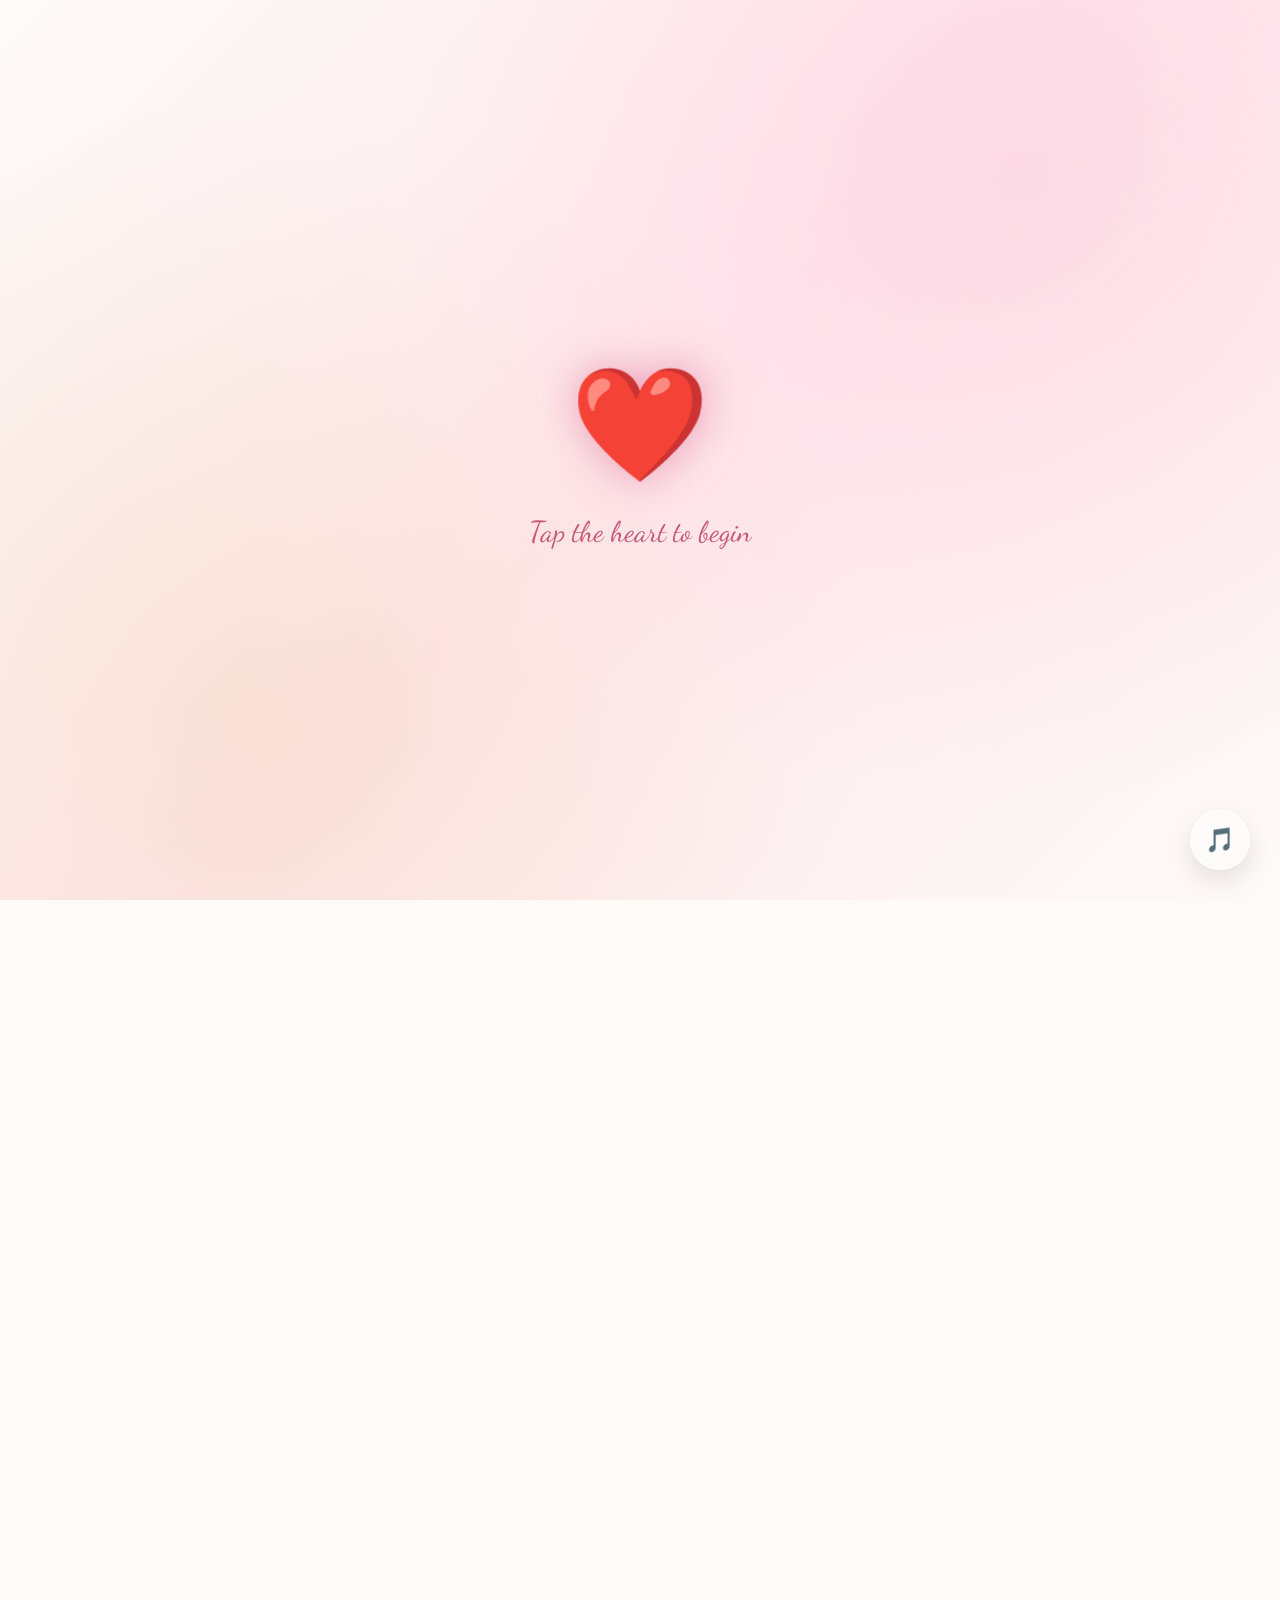
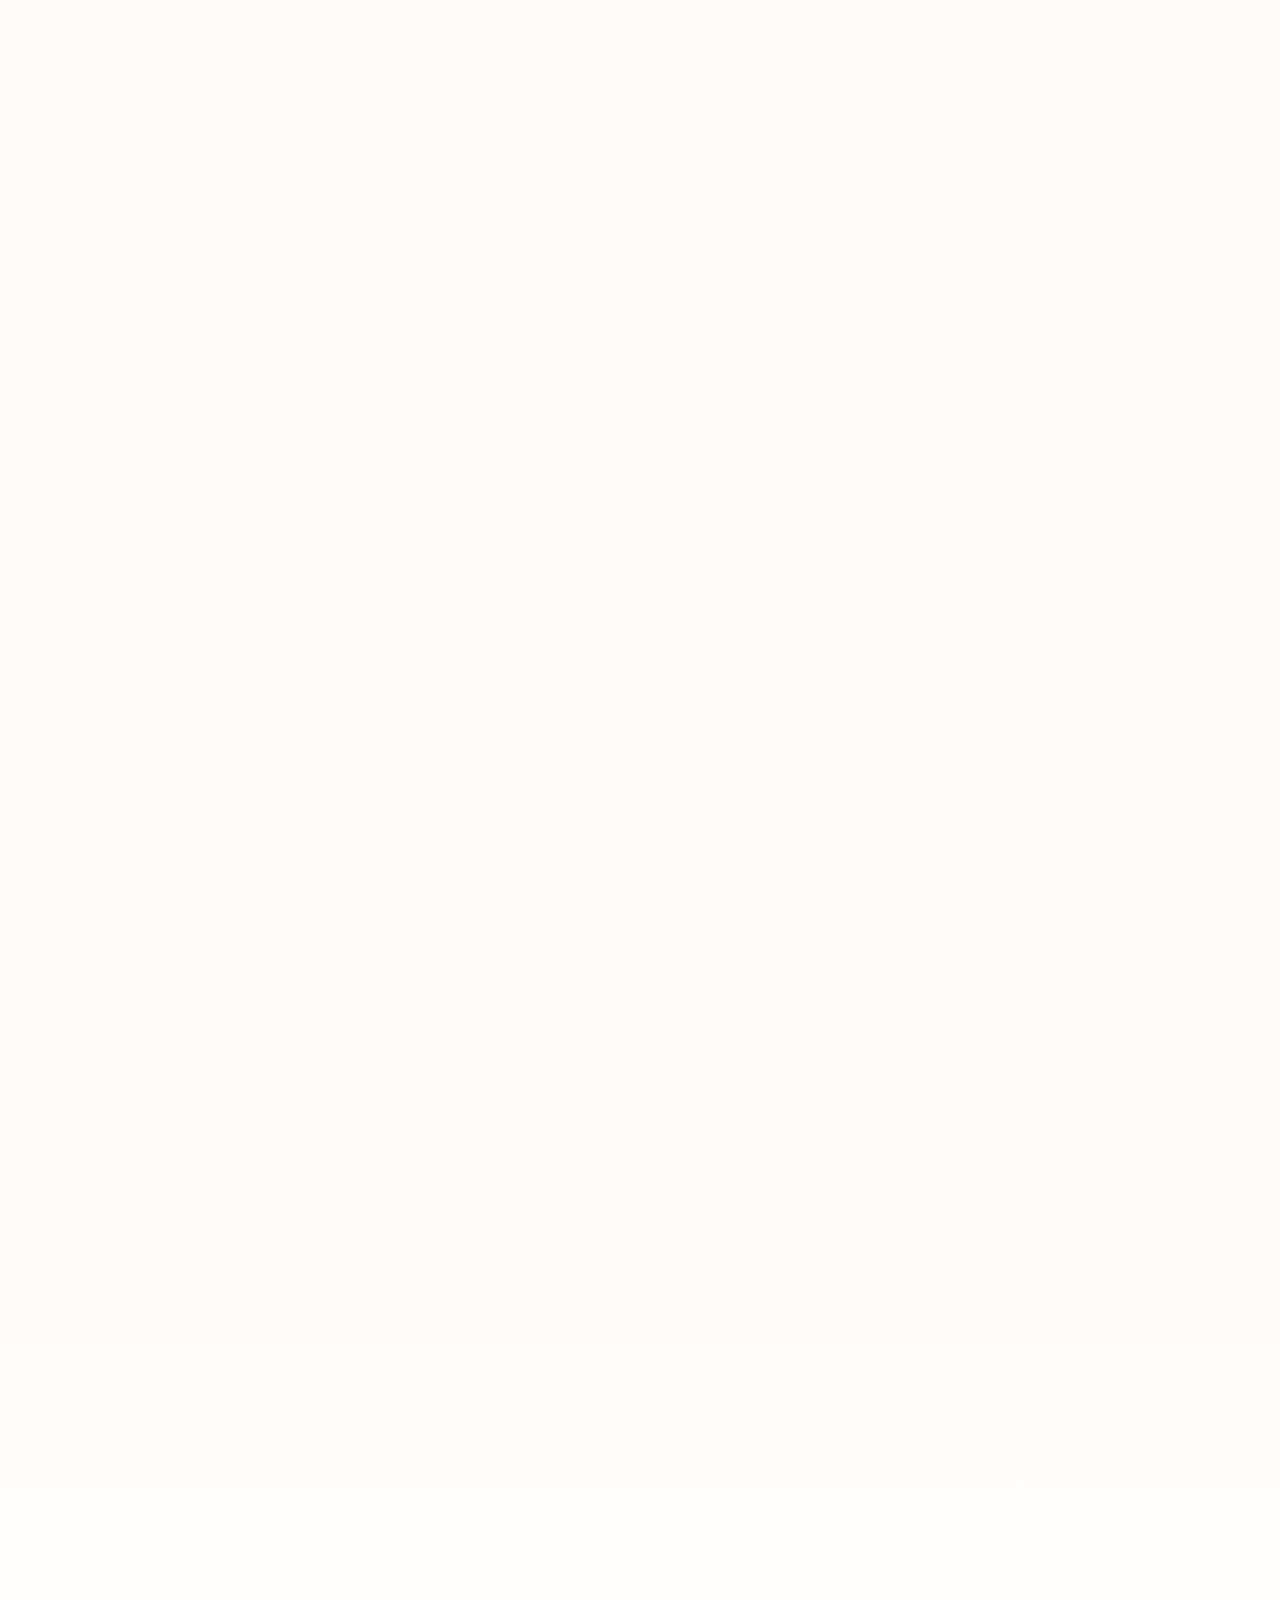
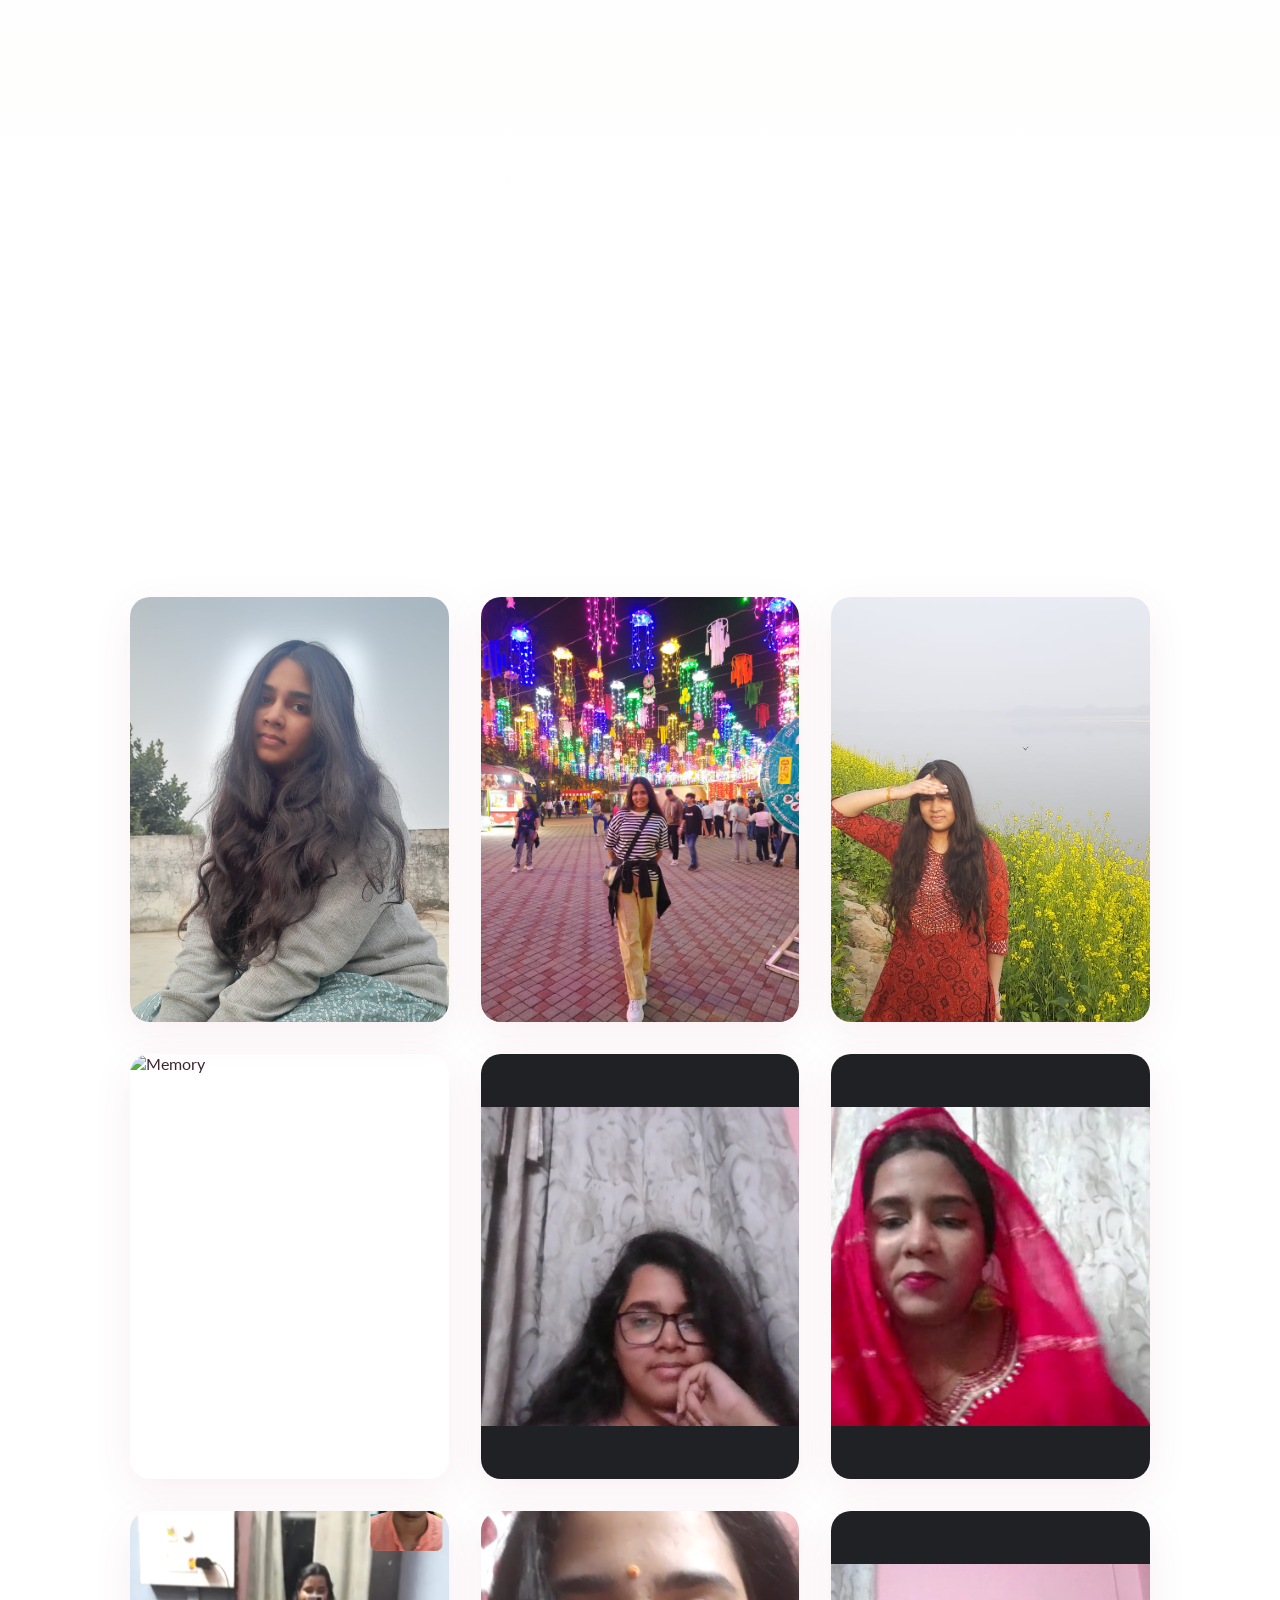
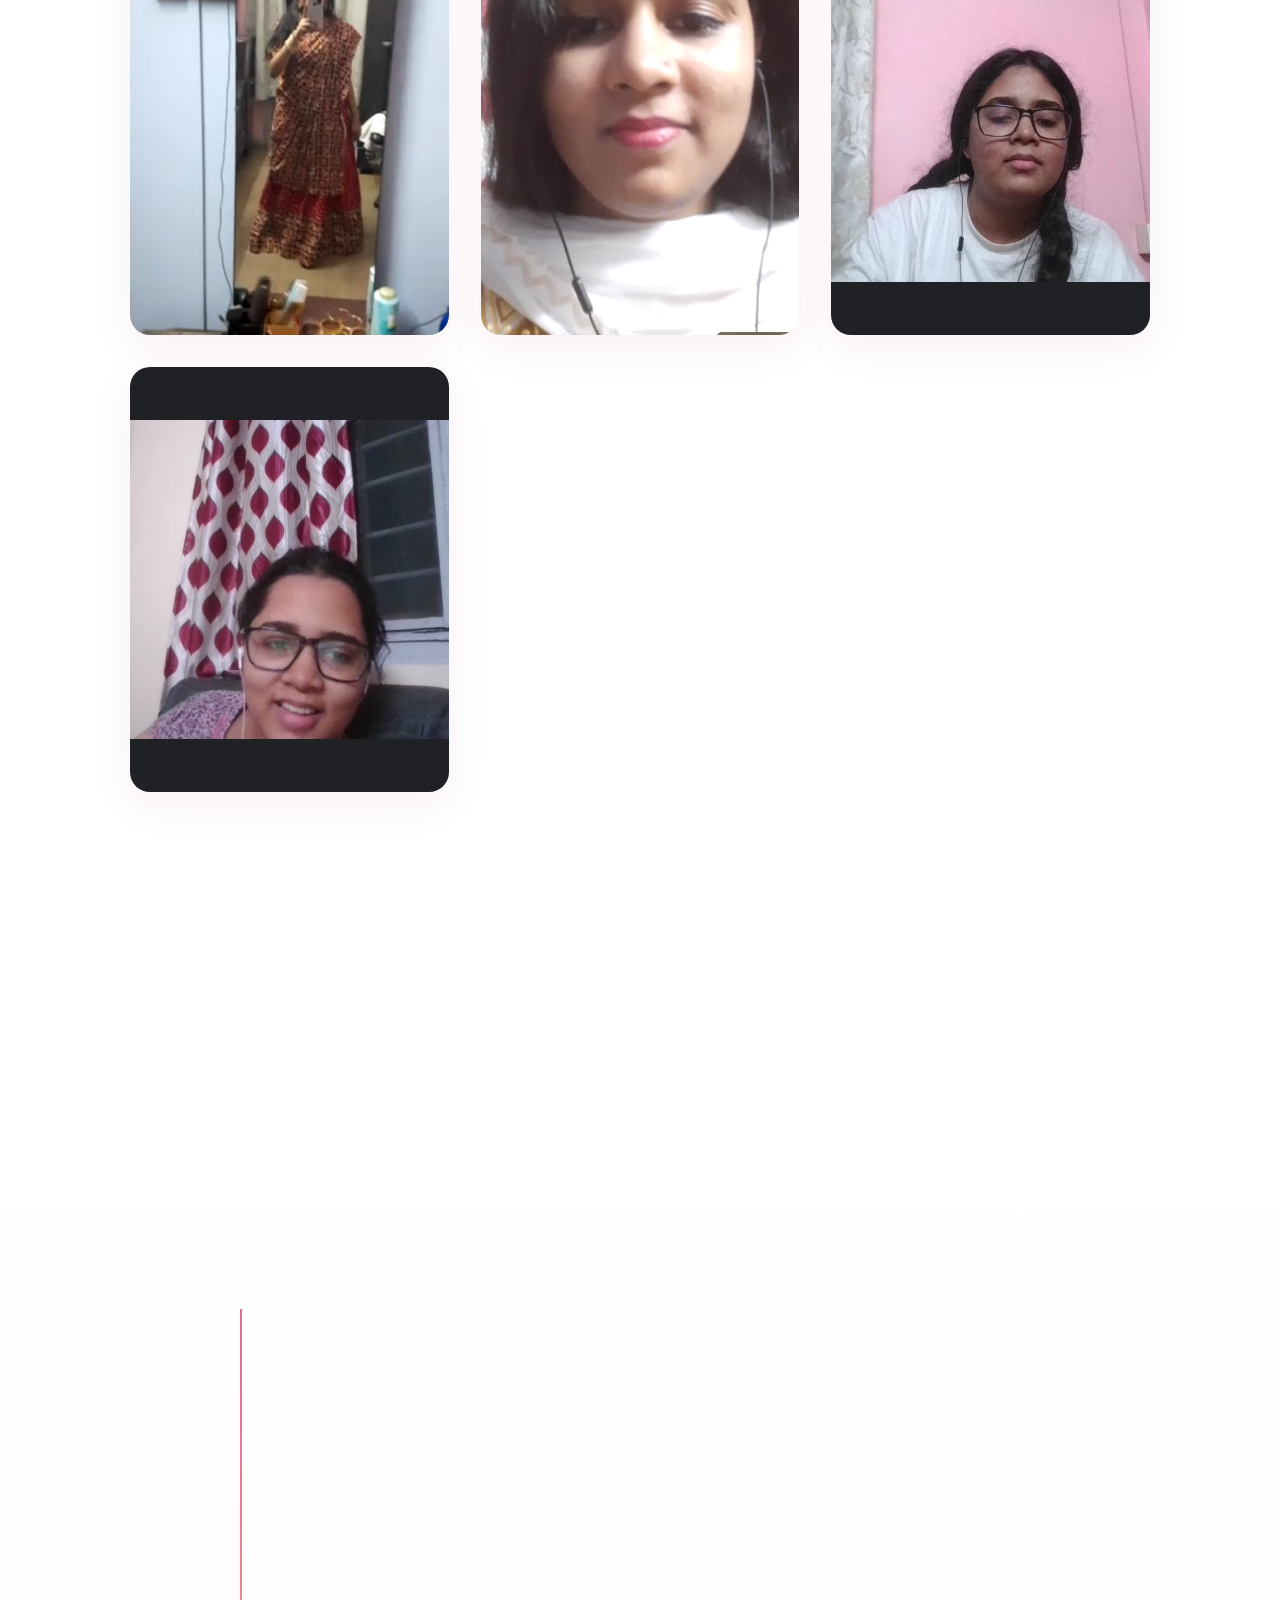
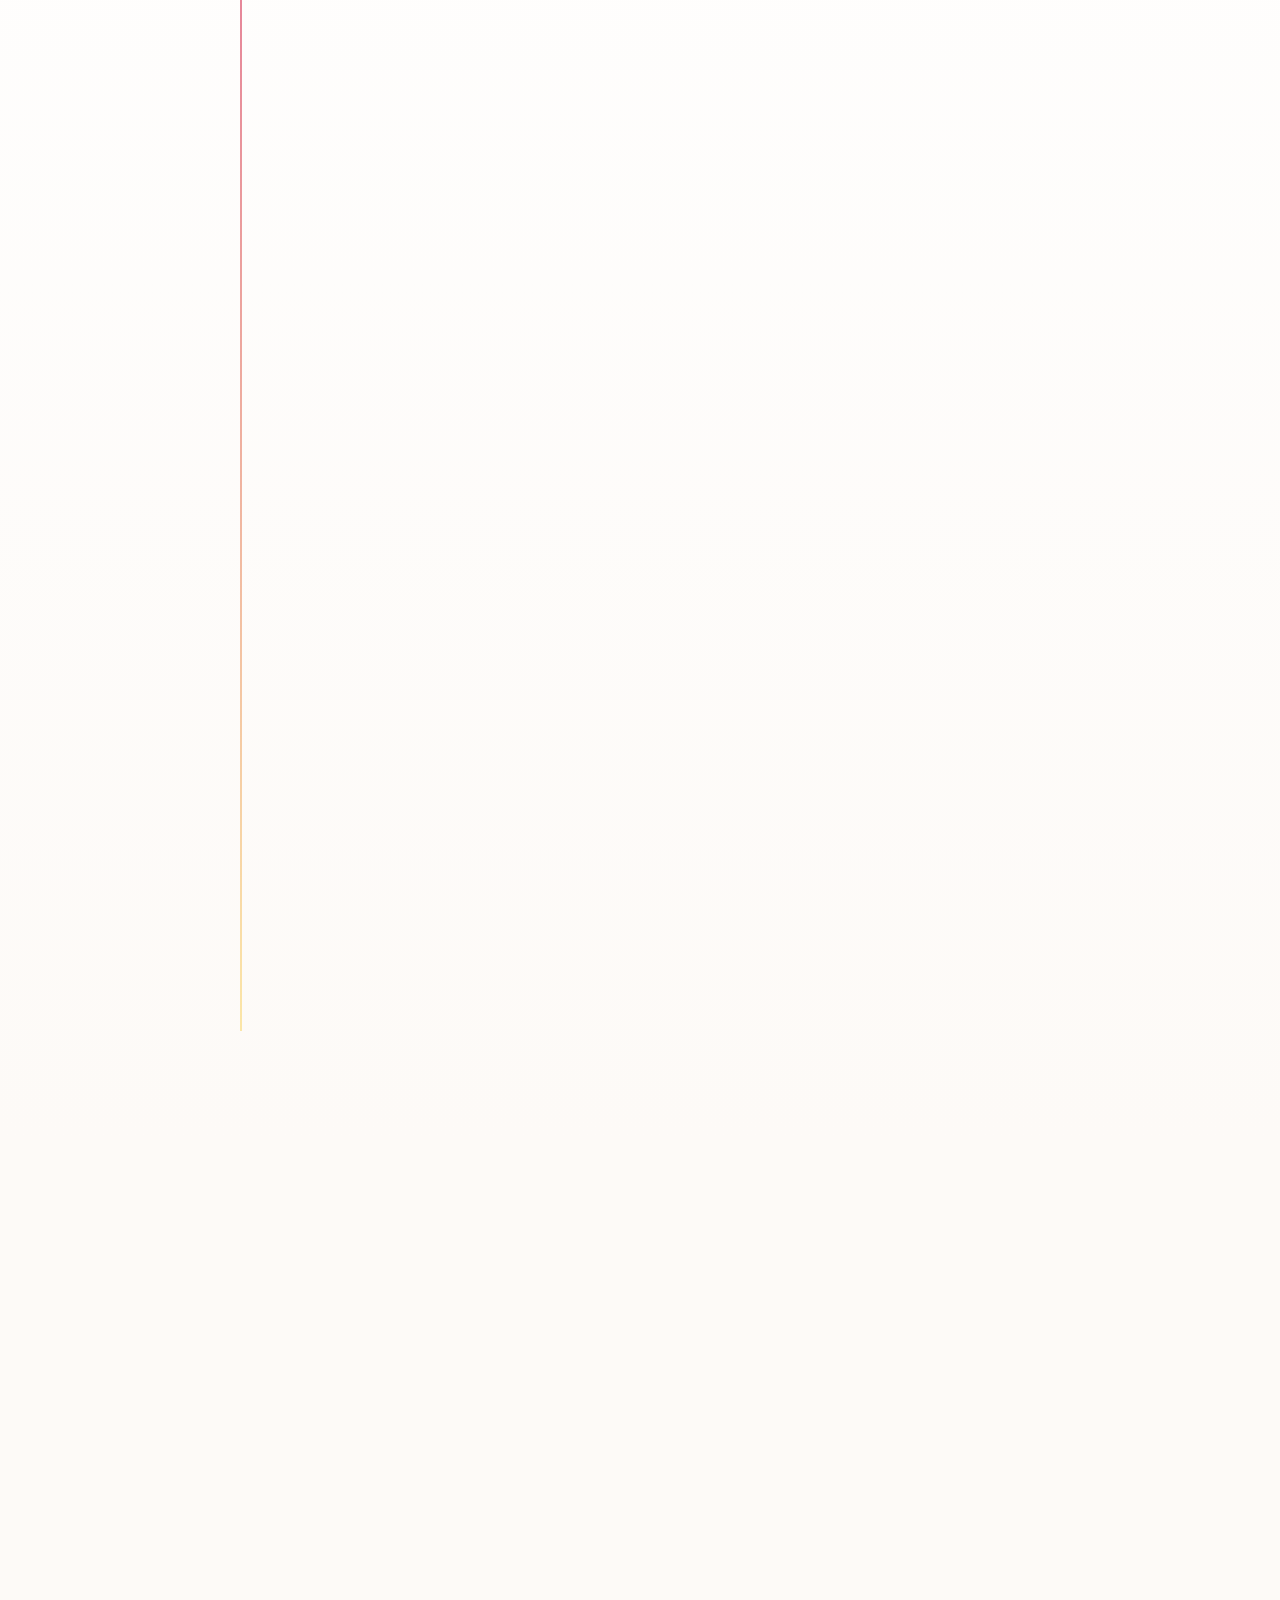
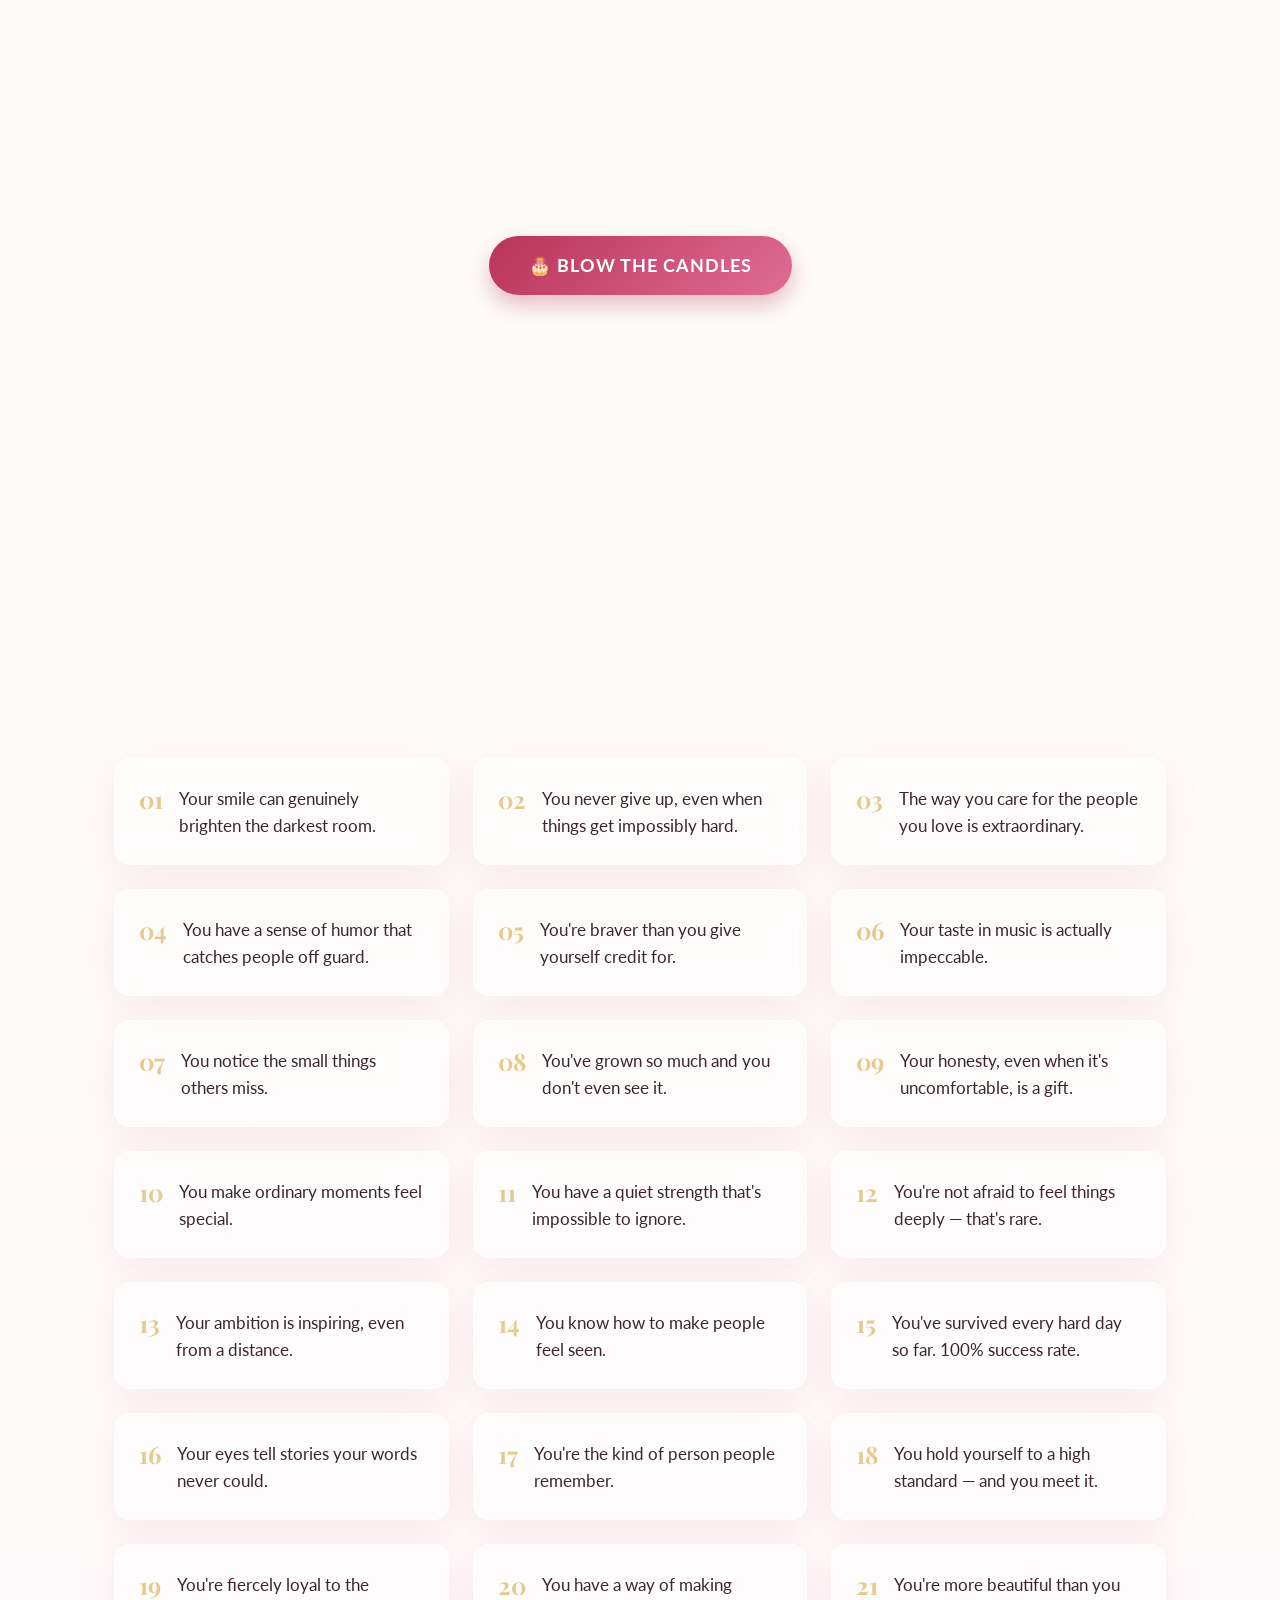
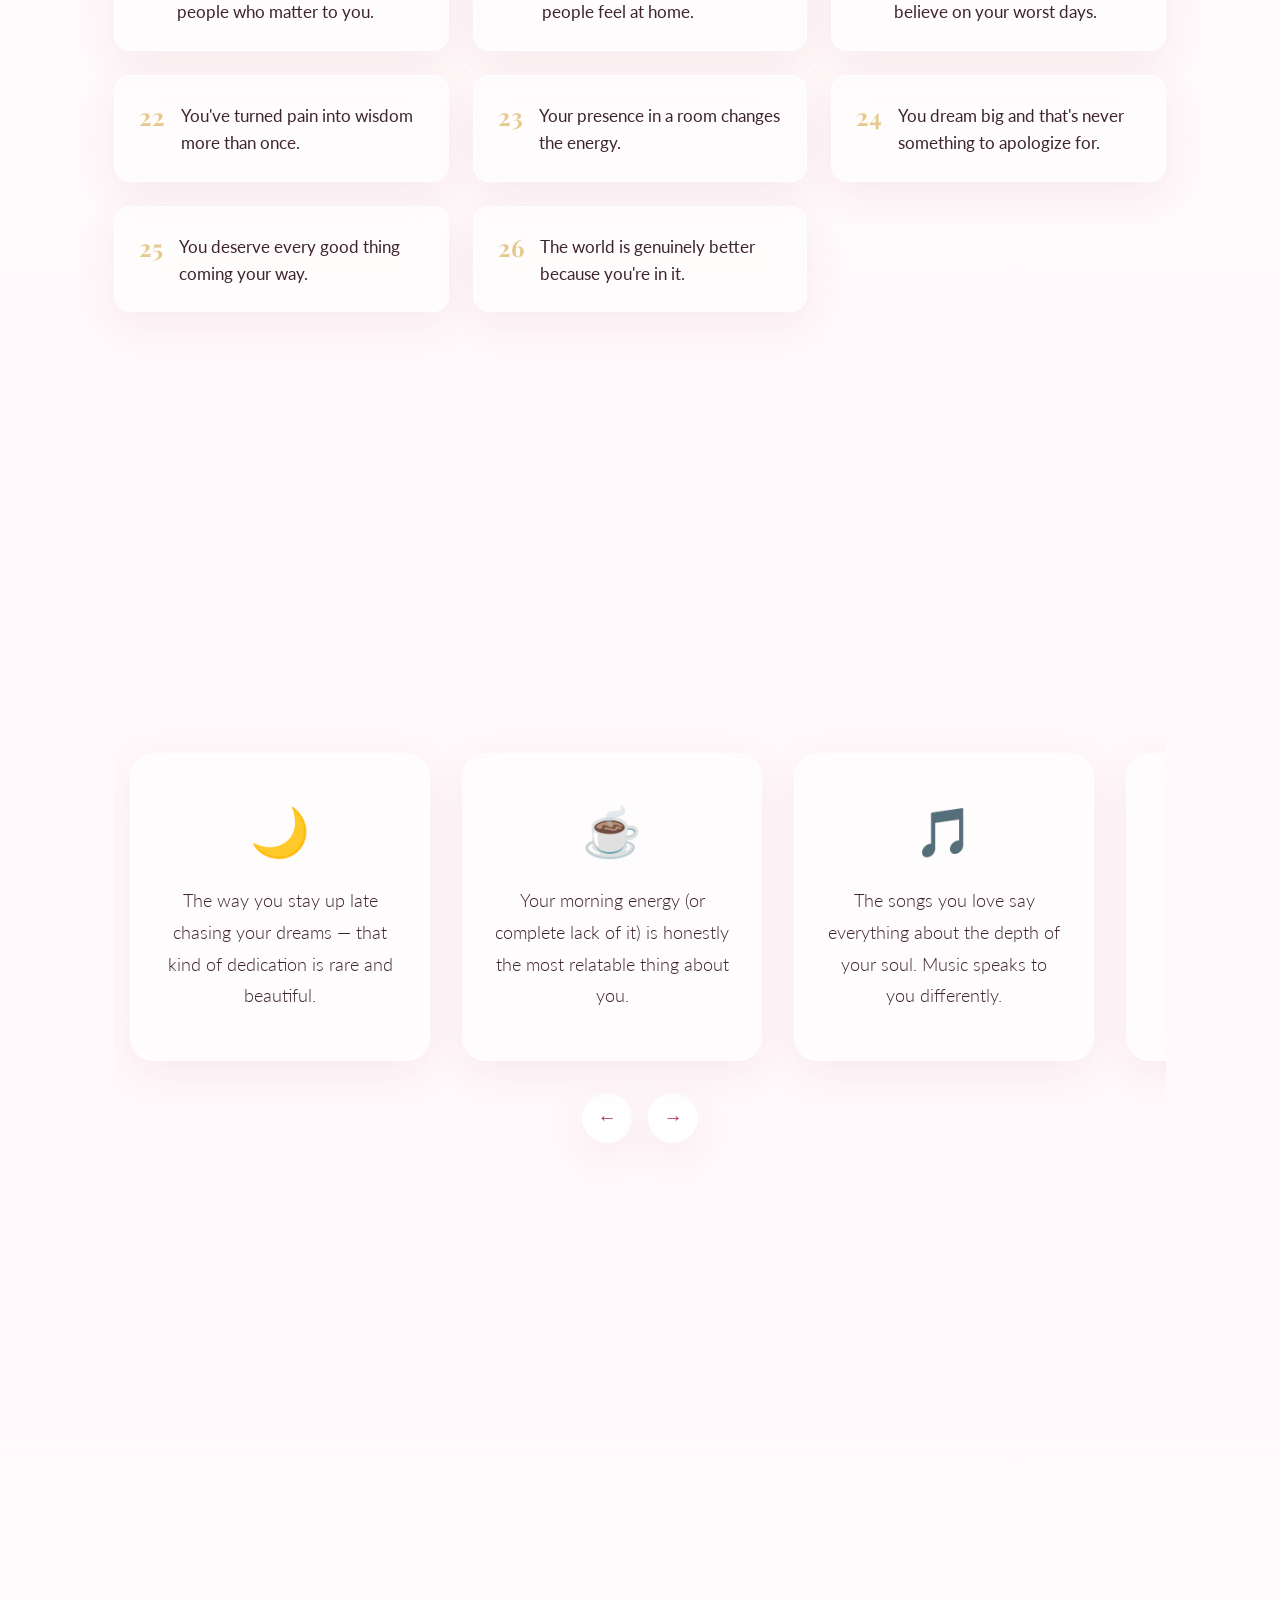
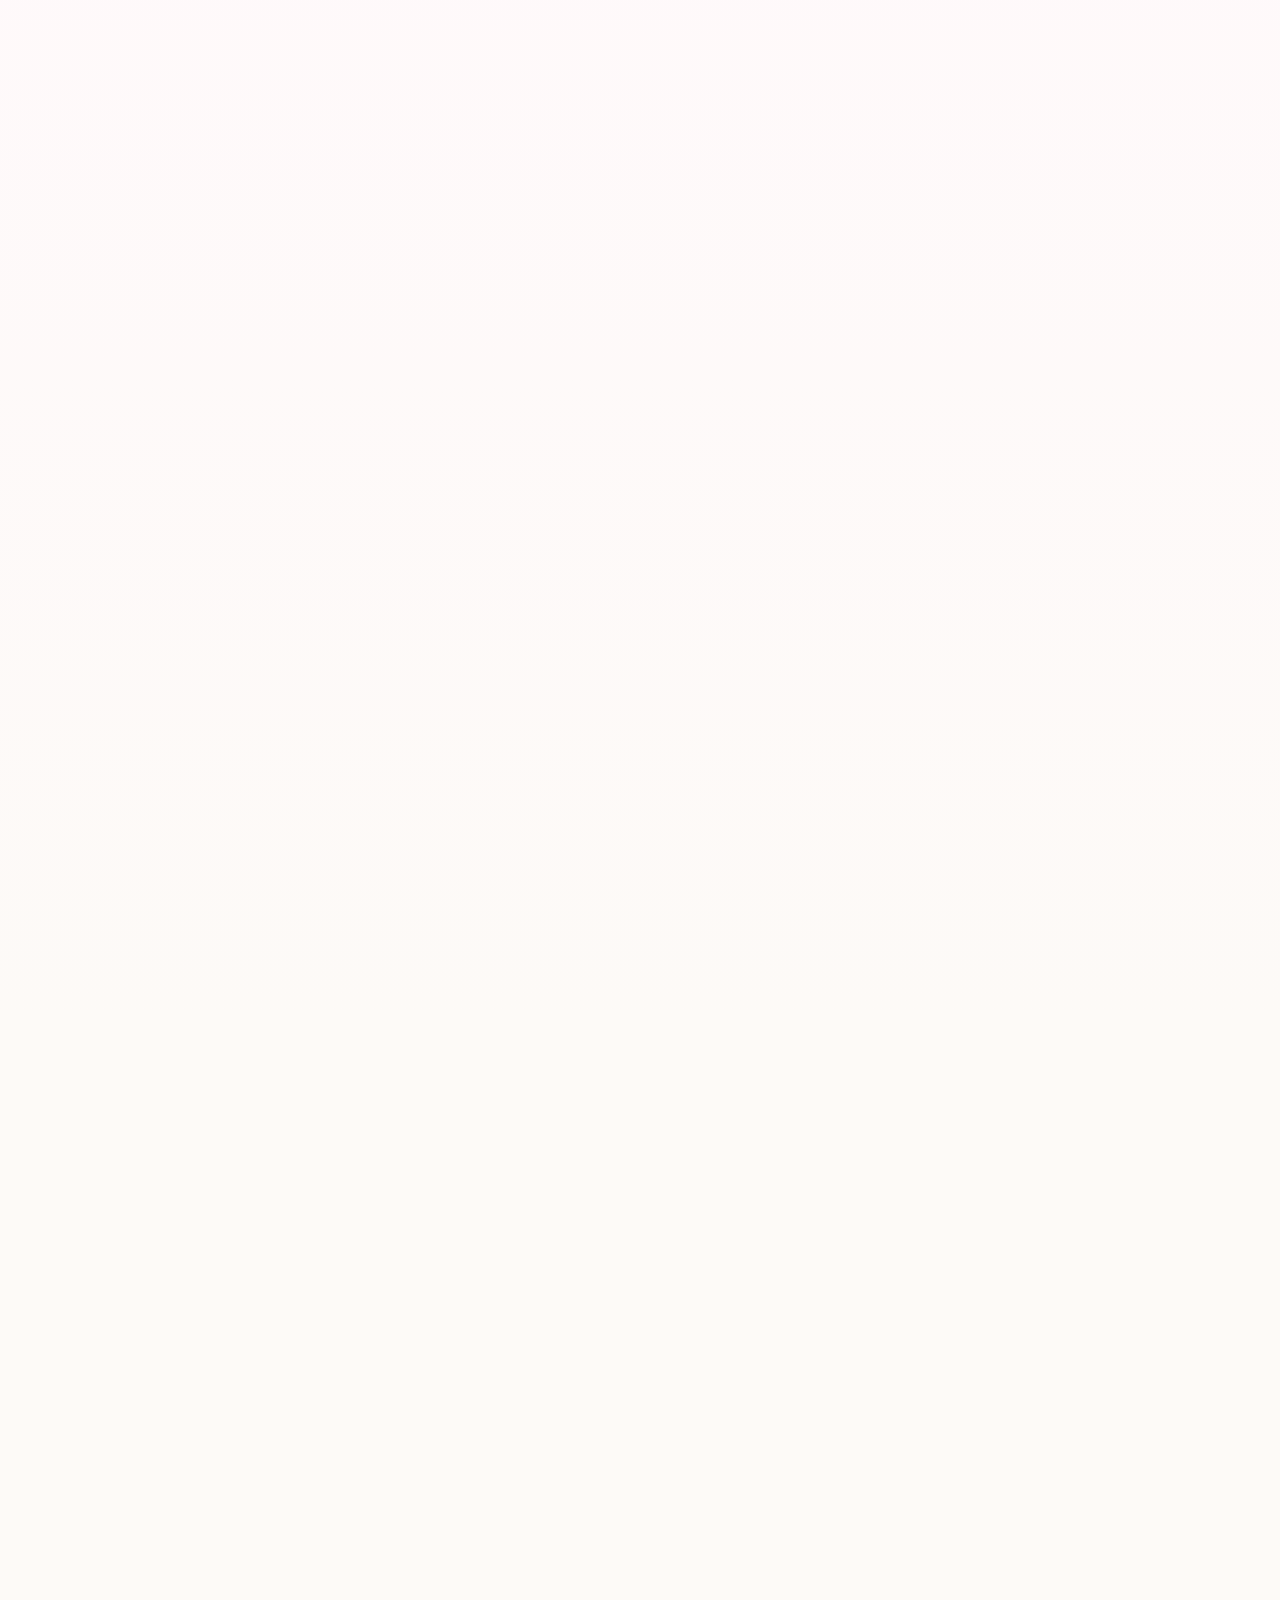
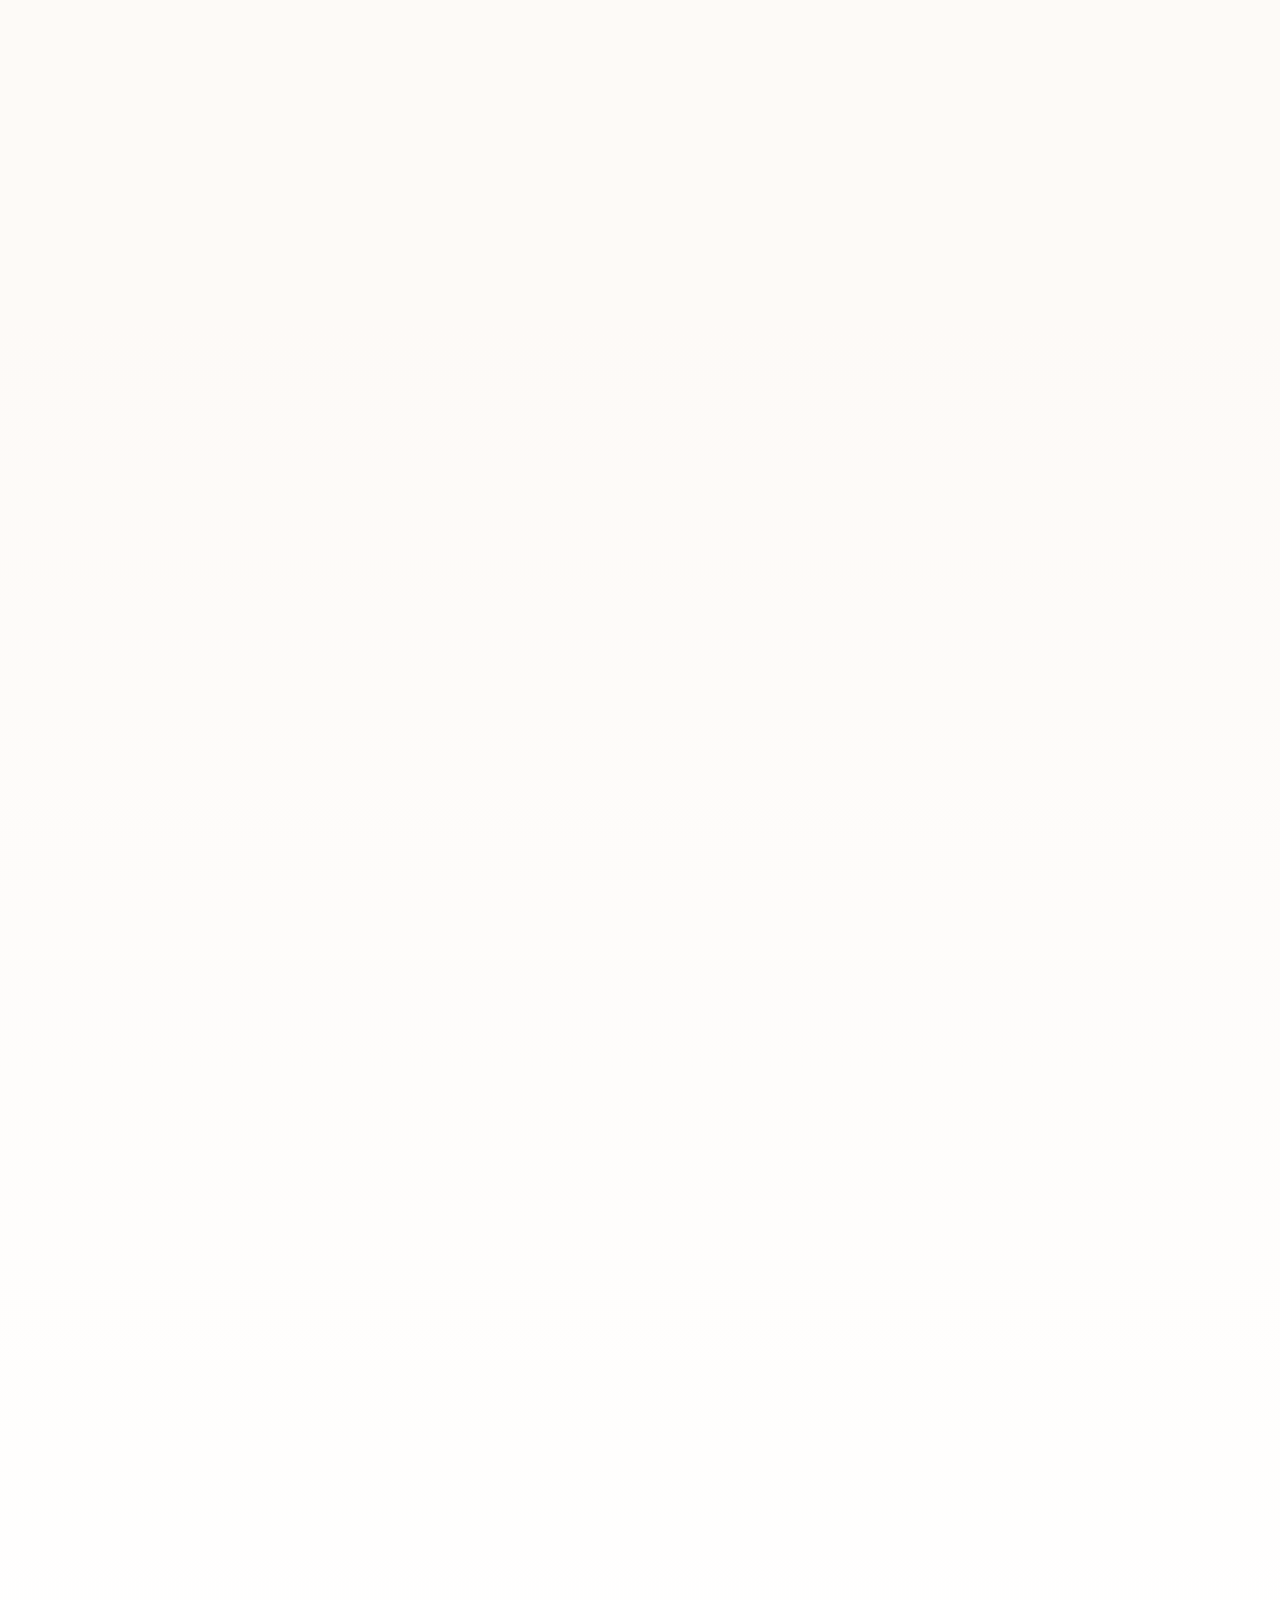
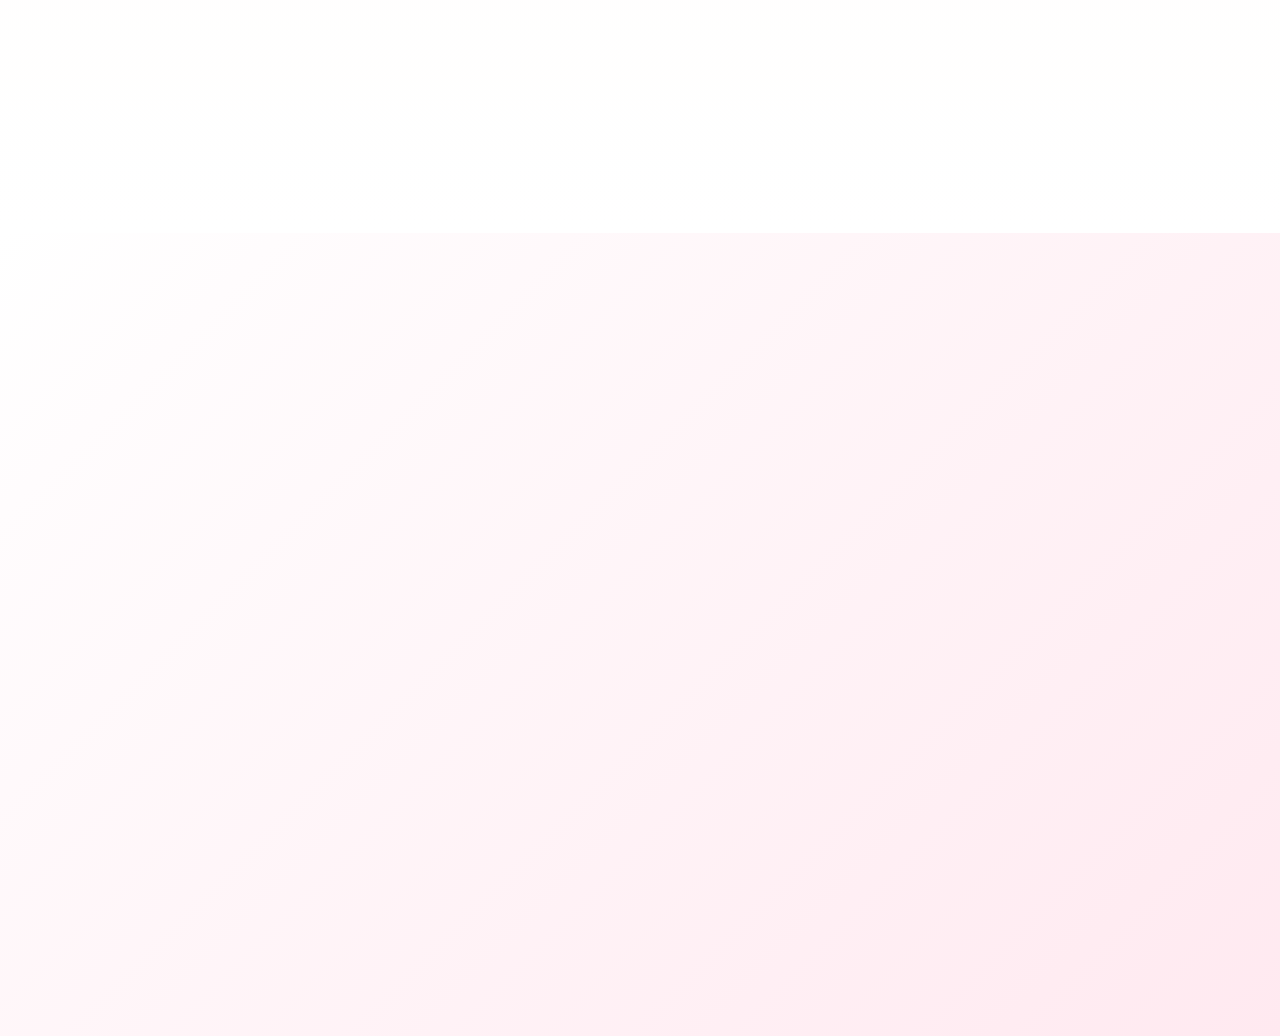
==== index.html @ ab32bf4e "fresh start without video" ====
<!DOCTYPE html>
<html lang="en">
<head>
  <meta charset="UTF-8" />
  <meta name="viewport" content="width=device-width, initial-scale=1.0" />
  <title>Happy 26th Birthday Vedika 🎂</title>
  <link rel="preconnect" href="https://fonts.googleapis.com" />
  <link rel="preconnect" href="https://fonts.gstatic.com" crossorigin />
  <link href="https://fonts.googleapis.com/css2?family=Cormorant+Garamond:ital,wght@0,400;0,600;1,400&family=Playfair+Display:ital,wght@0,400;0,700;1,400&family=Lato:wght@300;400;700&family=Dancing+Script:wght@400;600;700&family=Caveat:wght@400;700&display=swap" rel="stylesheet" />
  <link rel="stylesheet" href="style.css" />
</head>
<body>

  <!-- Petals canvas -->
  <canvas id="petals"></canvas>

  <!-- Progress indicator -->
  <div class="progress-bar" id="progressBar"></div>

  <!-- ===== SECTION 1: OPENING ===== -->
  <section class="hero" id="hero">
    <div class="hero-inner">
      <div class="opening-animation" id="openingAnim">
        <div class="heart-beat">❤️</div>
        <p class="tap-message">Tap the heart to begin</p>
      </div>
    </div>
  </section>

  <!-- ===== SECTION 2: TITLE REVEAL ===== -->
  <section class="title-reveal hidden" id="titleReveal">
    <div class="container-center">
      <p class="subtitle">April 28, 2026</p>
      <h1 class="main-title">
        Happy<br/>
        <span class="gold-text">26th</span><br/>
        Birthday
      </h1>
      <p class="name-reveal" id="nameReveal">Vedika Mishra</p>
      <div class="scroll-indicator">
        <span>Scroll to continue</span>
        <div class="scroll-arrow">↓</div>
      </div>
    </div>
  </section>

  <!-- ===== SECTION 3: OPENING LETTER ===== -->
  <section class="section letter-section">
    <div class="container">
      <div class="letter-card fade-in-up">
        <div class="letter-header">
          <span class="letter-date">A letter for you</span>
          <div class="letter-icon">💌</div>
        </div>
        <p class="letter-greeting">Dear Vedika,</p>
        <p class="letter-text">
          Twenty-six years ago, something magical happened. The universe decided it needed more light, more laughter, more kindness — and so it brought you into this world.
        </p>
        <p class="letter-text">
          I know we haven't been on the best terms lately. I know there have been words left unsaid, feelings left unresolved, and moments that didn't go the way either of us wanted. But today isn't about any of that.
        </p>
        <p class="letter-text">
          Today is about celebrating <em>you</em> — the person you are, the person you've become, and the person you're still becoming.
        </p>
        <p class="letter-text highlight-text">
          I'm sorry for the times I hurt you. I'm sorry for the moments I wasn't there when I should have been. And I hope, somewhere in that beautiful heart of yours, there's room for forgiveness — not just for me, but for your own peace.
        </p>
        <p class="letter-text">
          Because you deserve to smile today. Fully, freely, without any weight on your shoulders.
        </p>
        <p class="letter-signature">With all the love and sincerity,<br/><em>Someone who still cares</em></p>
      </div>
    </div>
  </section>

  <!-- ===== SECTION 4: WHO YOU ARE ===== -->
  <section class="section about-section">
    <div class="container">
      <h2 class="section-title fade-in-up">Who You Are</h2>
      <p class="section-subtitle fade-in-up">The things that make you extraordinary</p>
      
      <div class="qualities-grid">
        <div class="quality-card fade-in-up" style="--delay: 0s">
          <div class="quality-icon">✨</div>
          <h3>Resilient</h3>
          <p>You've faced storms that would have broken most people. But you didn't break. You bent, you learned, and you grew stronger.</p>
        </div>
        <div class="quality-card fade-in-up" style="--delay: 0.1s">
          <div class="quality-icon">💫</div>
          <h3>Ambitious</h3>
          <p>Your dreams aren't small, and they shouldn't be. You chase what you want with a fire that's genuinely inspiring.</p>
        </div>
        <div class="quality-card fade-in-up" style="--delay: 0.2s">
          <div class="quality-icon">🌸</div>
          <h3>Kind</h3>
          <p>Even when you're trying to hide it, your kindness shows. You care about people more deeply than you let on.</p>
        </div>
        <div class="quality-card fade-in-up" style="--delay: 0.3s">
          <div class="quality-icon">🎭</div>
          <h3>Authentic</h3>
          <p>You don't pretend to be someone you're not. Your honesty, even when it's uncomfortable, is a rare gift.</p>
        </div>
        <div class="quality-card fade-in-up" style="--delay: 0.4s">
          <div class="quality-icon">😂</div>
          <h3>Funny</h3>
          <p>Your sense of humor catches people off guard in the best way. Your real laugh — not the polite one — is contagious.</p>
        </div>
        <div class="quality-card fade-in-up" style="--delay: 0.5s">
          <div class="quality-icon">💪</div>
          <h3>Strong</h3>
          <p>Not just physically, but emotionally. You've survived every hard day so far. That's a 100% success rate.</p>
        </div>
      </div>
    </div>
  </section>

  <!-- ===== SECTION 5: PHOTO GALLERY ===== -->
  <section class="section gallery-section">
    <div class="container">
      <h2 class="section-title fade-in-up">Moments Worth Remembering</h2>
      <p class="section-subtitle fade-in-up">A collection of memories</p>
      
      <div class="photo-gallery" id="photoGallery">
        <!-- Photos will be loaded by JS -->
      </div>
      
      <div class="gallery-note fade-in-up">
        <p>Every photo tells a story. Every smile captured is a moment of joy. These are just a few of the many beautiful moments.</p>
      </div>
    </div>
  </section>

  <!-- ===== SECTION 6: TIMELINE ===== -->
  <section class="section timeline-section">
    <div class="container">
      <h2 class="section-title fade-in-up">26 Years of You</h2>
      <p class="section-subtitle fade-in-up">A journey through time</p>
      
      <div class="timeline">
        <div class="timeline-item fade-in-up" style="--delay: 0s">
          <div class="timeline-marker">🌟</div>
          <div class="timeline-content">
            <h3>The Beginning</h3>
            <p>April 28, 2000 — The day the world got a little brighter. You arrived, and nothing was ever the same.</p>
          </div>
        </div>
        
        <div class="timeline-item fade-in-up" style="--delay: 0.1s">
          <div class="timeline-marker">🎓</div>
          <div class="timeline-content">
            <h3>Growing Up</h3>
            <p>Through school, college, and all the challenges in between — you kept pushing forward, kept learning, kept growing.</p>
          </div>
        </div>
        
        <div class="timeline-item fade-in-up" style="--delay: 0.2s">
          <div class="timeline-marker">💼</div>
          <div class="timeline-content">
            <h3>Chasing Dreams</h3>
            <p>You didn't settle for ordinary. You went after what you wanted, even when it was scary, even when it was hard.</p>
          </div>
        </div>
        
        <div class="timeline-item fade-in-up" style="--delay: 0.3s">
          <div class="timeline-marker">💔</div>
          <div class="timeline-content">
            <h3>The Hard Times</h3>
            <p>There were moments that broke your heart. Times when you felt lost. But you didn't stay down. You got back up.</p>
          </div>
        </div>
        
        <div class="timeline-item fade-in-up" style="--delay: 0.4s">
          <div class="timeline-marker">🌈</div>
          <div class="timeline-content">
            <h3>Finding Yourself</h3>
            <p>Through it all, you discovered who you really are. Not who people wanted you to be, but who YOU are.</p>
          </div>
        </div>
        
        <div class="timeline-item fade-in-up" style="--delay: 0.5s">
          <div class="timeline-marker">🎂</div>
          <div class="timeline-content">
            <h3>Today — 26</h3>
            <p>Here you are. Stronger, wiser, more beautiful than ever. And this is just the beginning of your next chapter.</p>
          </div>
        </div>
      </div>
    </div>
  </section>

  <!-- ===== SECTION 7: CAKE & WISH ===== -->
  <section class="section cake-section">
    <div class="container-center">
      <h2 class="section-title fade-in-up">Make a Wish ✨</h2>
      <p class="section-subtitle fade-in-up">Close your eyes, think of something beautiful</p>

      <div class="cake-wrapper fade-in-up">
        <div class="candles-row" id="candlesRow"></div>
        <div class="cake">
          <div class="cake-layer cake-top">
            <div class="cake-decoration">🌸 26 🌸</div>
          </div>
          <div class="cake-layer cake-mid"></div>
          <div class="cake-layer cake-bottom"></div>
          <div class="cake-plate"></div>
        </div>
      </div>

      <button class="btn-primary" id="blowBtn">🎂 Blow the Candles</button>
      <p class="wish-message" id="wishMessage"></p>
    </div>
  </section>

  <!-- ===== SECTION 8: 26 REASONS ===== -->
  <section class="section reasons-section">
    <div class="container">
      <h2 class="section-title fade-in-up">26 Reasons You're Amazing</h2>
      <p class="section-subtitle fade-in-up">One for every beautiful year</p>
      
      <div class="reasons-grid" id="reasonsGrid">
        <!-- Generated by JS -->
      </div>
    </div>
  </section>

  <!-- ===== SECTION 9: INTERACTIVE MEMORIES ===== -->
  <section class="section memories-section">
    <div class="container">
      <h2 class="section-title fade-in-up">Things I Remember</h2>
      <p class="section-subtitle fade-in-up">Little moments that meant everything</p>
      
      <div class="memories-carousel" id="memoriesCarousel">
        <div class="memory-slide">
          <div class="memory-icon">🌙</div>
          <p>The way you stay up late chasing your dreams — that kind of dedication is rare and beautiful.</p>
        </div>
        <div class="memory-slide">
          <div class="memory-icon">☕</div>
          <p>Your morning energy (or complete lack of it) is honestly the most relatable thing about you.</p>
        </div>
        <div class="memory-slide">
          <div class="memory-icon">🎵</div>
          <p>The songs you love say everything about the depth of your soul. Music speaks to you differently.</p>
        </div>
        <div class="memory-slide">
          <div class="memory-icon">📚</div>
          <p>Your curiosity about the world, your hunger to learn and grow — it's genuinely inspiring.</p>
        </div>
        <div class="memory-slide">
          <div class="memory-icon">🌺</div>
          <p>The way you light up when you talk about things you're passionate about. That fire in your eyes.</p>
        </div>
        <div class="memory-slide">
          <div class="memory-icon">💭</div>
          <p>Your overthinking isn't a flaw — it's proof of how deeply you feel and care about everything.</p>
        </div>
      </div>
      <div class="carousel-dots" id="carouselDots"></div>
      <div class="carousel-controls">
        <button class="carousel-btn" id="prevBtn">←</button>
        <button class="carousel-btn" id="nextBtn">→</button>
      </div>
    </div>
  </section>

  <!-- ===== SECTION 10: FORGIVENESS ===== -->
  <section class="section forgiveness-section">
    <div class="container">
      <div class="forgiveness-card fade-in-up">
        <div class="forgiveness-icon">🕊️</div>
        <h2>A Moment of Honesty</h2>
        <p>I know I've made mistakes. I know there are things I can't take back, words I can't unsay, moments I can't redo.</p>
        <p>But if there's one thing I want you to know today, it's this:</p>
        <p class="emphasis-text">You deserve to be happy. You deserve to be celebrated. You deserve to let go of anything that's weighing you down — including any hurt I've caused.</p>
        <p>Forgiveness isn't about forgetting. It's about freeing yourself. And you deserve that freedom.</p>
        <p>So today, I'm asking — not for me, but for you — to let yourself smile without guilt, laugh without reservation, and celebrate without holding back.</p>
        <p class="final-apology">I'm truly sorry. And I genuinely hope you have the most beautiful year ahead. 🌸</p>
      </div>
    </div>
  </section>

  <!-- ===== SECTION 11: WISHES FOR THE YEAR ===== -->
  <section class="section wishes-section">
    <div class="container">
      <h2 class="section-title fade-in-up">Wishes for Your 26th Year</h2>
      <p class="section-subtitle fade-in-up">May this year bring you everything you've been hoping for</p>
      
      <div class="wishes-grid">
        <div class="wish-card fade-in-up" style="--delay: 0s">
          <div class="wish-number">01</div>
          <p>May you find peace in the chaos and clarity in the confusion.</p>
        </div>
        <div class="wish-card fade-in-up" style="--delay: 0.1s">
          <div class="wish-number">02</div>
          <p>May you achieve every goal you've been quietly working toward.</p>
        </div>
        <div class="wish-card fade-in-up" style="--delay: 0.2s">
          <div class="wish-number">03</div>
          <p>May you be surrounded by people who truly see you and love you for who you are.</p>
        </div>
        <div class="wish-card fade-in-up" style="--delay: 0.3s">
          <div class="wish-number">04</div>
          <p>May you laugh more than you cry, love more than you fear.</p>
        </div>
        <div class="wish-card fade-in-up" style="--delay: 0.4s">
          <div class="wish-number">05</div>
          <p>May you discover new passions and rediscover old joys.</p>
        </div>
        <div class="wish-card fade-in-up" style="--delay: 0.5s">
          <div class="wish-number">06</div>
          <p>May you be kinder to yourself than you've ever been before.</p>
        </div>
      </div>
    </div>
  </section>

  <!-- ===== SECTION 12: VEDIKA'S LIGHT - CHARITY ===== -->
  <section class="section charity-section">
    <div class="container">
      <div class="charity-content fade-in-up">
        <div class="charity-icon">🕯️</div>
        <h2 class="charity-title">The Light of Vedika Mishra</h2>
        <p class="charity-intro">
          Birthdays aren't just about celebrating ourselves. They're about recognizing the light we carry and sharing it with the world.
        </p>
        <p class="charity-text">
          This year, let's not just celebrate you — let's celebrate the impact you can have on others. Let's bring light into the lives of people who deserve it but don't have the means to access it.
        </p>
        <div class="charity-quote">
          <p>"The best way to find yourself is to lose yourself in the service of others."</p>
          <span>— Mahatma Gandhi</span>
        </div>
        <p class="charity-text">
          On your 26th birthday, let's make a difference together. Whether it's donating to a cause you care about, volunteering your time, or simply spreading kindness to someone who needs it — let's show the world the divine light that is Vedika Mishra.
        </p>
        <div class="charity-ideas">
          <h3>Ways to Share Your Light:</h3>
          <ul>
            <li>💝 Donate to a charity supporting education for underprivileged children</li>
            <li>🍽️ Sponsor meals for those in need</li>
            <li>📚 Donate books to a local library or school</li>
            <li>🌱 Plant trees in your name to give back to the planet</li>
            <li>🤝 Volunteer at a local NGO or community center</li>
            <li>💌 Write letters of encouragement to people going through tough times</li>
          </ul>
        </div>
        <p class="charity-closing">
          Your birthday is a celebration of your existence. And your existence has the power to change lives. Let's make this year about more than just you — let's make it about the legacy of kindness you leave behind.
        </p>
        <div class="charity-cta">
          <p class="charity-cta-text">✨ Let your light shine, Vedika. The world needs it. ✨</p>
        </div>
      </div>
    </div>
  </section>

  <!-- ===== SECTION 13: FINAL CELEBRATION ===== -->
  <section class="section final-section">
    <div class="container-center">
      <div class="final-card fade-in-up">
        <div class="balloons-container">
          <span class="balloon" style="--delay: 0s">🎈</span>
          <span class="balloon" style="--delay: 0.2s">🎈</span>
          <span class="balloon" style="--delay: 0.4s">🎈</span>
          <span class="balloon" style="--delay: 0.6s">🎈</span>
          <span class="balloon" style="--delay: 0.8s">🎈</span>
        </div>
        
        <h2 class="final-title">Here's to 26</h2>
        <p class="final-text">
          May this year be filled with moments that take your breath away, people who make you feel seen, and experiences that remind you how extraordinary life can be.
        </p>
        <p class="final-text">
          You are loved. You are valued. You are enough — exactly as you are.
        </p>
        <p class="final-wish">
          Happy Birthday, Vedika. 🎂✨
        </p>
        
        <button class="btn-celebrate" id="celebrateBtn">🎉 Celebrate!</button>
        <div class="confetti-container" id="confettiContainer"></div>
      </div>
    </div>
  </section>

  <!-- Music toggle -->
  <button class="music-toggle" id="musicToggle" title="Toggle music">
    <span class="music-icon">🎵</span>
  </button>

  <script src="script.js"></script>
</body>
</html>
---- style.css ----
@import url('https://fonts.googleapis.com/css2?family=Cormorant+Garamond:ital,wght@0,400;0,600;1,400&family=Playfair+Display:ital,wght@0,400;0,700;1,400&family=Lato:wght@300;400;700&family=Dancing+Script:wght@400;600;700&family=Caveat:wght@400;700&display=swap');

/* ===== PREMIUM VARIABLES ===== */
:root {
  --pink: #f9b4cc;
  --pink-dark: #e06c95;
  --rose: #b83359;
  --gold: #d4a843;
  --gold-light: #fbe6a8;
  --cream: #fdfaf7;
  --dark: #1f1218;
  --text: #3d2430;
  
  /* Glassmorphism */
  --glass-bg: rgba(255, 255, 255, 0.45);
  --glass-border: rgba(255, 255, 255, 0.7);
  --glass-shadow: 0 12px 40px 0 rgba(184, 51, 89, 0.08);
  --glass-blur: blur(16px);
}

/* ===== RESET & BASE ===== */
*, *::before, *::after { box-sizing: border-box; margin: 0; padding: 0; }
html { scroll-behavior: smooth; font-size: 16px; }
body {
  font-family: 'Lato', sans-serif;
  background: var(--cream);
  color: var(--text);
  overflow-x: hidden;
  -webkit-font-smoothing: antialiased;
}

/* Base styles for components */
.container { max-width: 1100px; margin: 0 auto; padding: 0 1.5rem; }
.container-center { max-width: 800px; margin: 0 auto; padding: 0 1.5rem; text-align: center; }
.hidden { display: none !important; }
.gold-text { color: var(--gold); }

/* Typography */
h1, h2, h3, .section-title { font-family: 'Cormorant Garamond', serif; }
.section-title {
  font-size: clamp(2.5rem, 5vw, 4rem);
  color: var(--rose);
  margin-bottom: 1rem;
  text-align: center;
  font-weight: 600;
  letter-spacing: -0.5px;
}
.section-subtitle {
  text-align: center;
  color: var(--pink-dark);
  font-size: clamp(1.1rem, 2vw, 1.3rem);
  margin-bottom: 4rem;
  font-weight: 300;
  font-style: italic;
  font-family: 'Playfair Display', serif;
}

/* Animations */
.fade-in-up {
  opacity: 0;
  transform: translateY(40px);
  transition: opacity 1s cubic-bezier(0.25, 1, 0.5, 1), transform 1s cubic-bezier(0.25, 1, 0.5, 1);
  transition-delay: var(--delay, 0s);
}
.fade-in-up.visible { opacity: 1; transform: translateY(0); }
@keyframes fadeIn { from { opacity: 0; } to { opacity: 1; } }
@keyframes heartBeat { 0%, 100% { transform: scale(1); } 50% { transform: scale(1.15); } }
@keyframes float { 0%, 100% { transform: translateY(0); } 50% { transform: translateY(-15px); } }
@keyframes pulseGlow { 0%, 100% { opacity: 0.5; } 50% { opacity: 1; } }
@keyframes bounce { 0%, 100% { transform: translateY(0); } 50% { transform: translateY(10px); } }
@keyframes fadeUp { from { opacity: 0; transform: translateY(20px); } to { opacity: 1; transform: translateY(0); } }

/* ===== CANVAS & PROGRESS ===== */
#petals { position: fixed; top: 0; left: 0; width: 100%; height: 100%; pointer-events: none; z-index: 0; }
.progress-bar { position: fixed; top: 0; left: 0; height: 4px; background: linear-gradient(90deg, var(--pink-dark), var(--gold)); width: 0%; z-index: 1000; transition: width 0.3s ease; }

/* ===== SECTIONS ===== */
.section { position: relative; min-height: 100vh; padding: 7rem 0; z-index: 1; }

/* Section 1: Hero */
.hero {
  min-height: 100vh;
  display: flex;
  align-items: center;
  justify-content: center;
  background: linear-gradient(135deg, #fdfaf7 0%, #ffe9f0 50%, #fdfaf7 100%);
  position: relative;
  overflow: hidden;
}
.hero::before {
  content: '';
  position: absolute;
  inset: 0;
  background: radial-gradient(circle at 80% 20%, rgba(249,180,204,0.3) 0%, transparent 50%),
              radial-gradient(circle at 20% 80%, rgba(212,168,67,0.15) 0%, transparent 50%);
  animation: pulseGlow 10s ease-in-out infinite;
}
.hero-inner { text-align: center; position: relative; z-index: 2; }
.heart-beat { font-size: 7rem; animation: heartBeat 1.8s ease-in-out infinite; cursor: pointer; transition: transform 0.3s; user-select: none; text-shadow: 0 0 40px rgba(224,108,149,0.6); }
.heart-beat:hover { transform: scale(1.2) rotate(-5deg); }
.tap-message { font-family: 'Dancing Script', cursive; font-size: 1.8rem; color: var(--rose); margin-top: 1.5rem; opacity: 0.8; }

/* Section 2: Title Reveal */
.title-reveal {
  min-height: 100vh;
  display: flex;
  align-items: center;
  justify-content: center;
  background: linear-gradient(180deg, #ffe9f0 0%, #fdfaf7 100%);
  position: relative;
}
.subtitle { font-family: 'Caveat', cursive; font-size: 2rem; color: var(--pink-dark); margin-bottom: 1.5rem; animation: fadeUp 1s ease 0.3s both; }
.main-title { font-family: 'Cormorant Garamond', serif; font-size: clamp(4rem, 12vw, 8rem); line-height: 1.1; color: var(--rose); text-shadow: 0 10px 40px rgba(184,51,89,0.15); animation: fadeUp 1s ease 0.6s both; }
.name-reveal { font-family: 'Dancing Script', cursive; font-size: clamp(2.5rem, 6vw, 4.5rem); color: var(--gold); margin-top: 2.5rem; animation: fadeUp 1s ease 0.9s both; }
.scroll-indicator { margin-top: 5rem; animation: fadeUp 1s ease 1.2s both; display: flex; flex-direction: column; align-items: center; }
.scroll-indicator span { font-size: 0.8rem; letter-spacing: 0.2em; text-transform: uppercase; color: var(--pink-dark); margin-bottom: 0.5rem; }
.scroll-arrow { font-size: 1.5rem; color: var(--pink-dark); animation: bounce 2s ease-in-out infinite; }

/* Glass Card Mixin */
.glass-card {
  background: var(--glass-bg);
  backdrop-filter: var(--glass-blur);
  -webkit-backdrop-filter: var(--glass-blur);
  border: 1px solid var(--glass-border);
  box-shadow: var(--glass-shadow);
  border-radius: 28px;
  position: relative;
  overflow: hidden;
}
.glass-card::before {
  content: ''; position: absolute; inset: 0;
  background: linear-gradient(135deg, rgba(255,255,255,0.4) 0%, rgba(255,255,255,0) 100%);
  pointer-events: none;
}

/* Section 3: Letter Section */
.letter-section { background: var(--cream); display: flex; align-items: center; }
.letter-card {
  padding: clamp(3rem, 6vw, 5rem);
  max-width: 800px;
  margin: 0 auto;
}
.letter-header { display: flex; justify-content: space-between; align-items: center; margin-bottom: 3rem; padding-bottom: 1.5rem; border-bottom: 1px solid rgba(224,108,149,0.2); position: relative; z-index: 2; }
.letter-date { font-size: 0.9rem; color: var(--pink-dark); letter-spacing: 0.15em; text-transform: uppercase; }
.letter-icon { font-size: 2.5rem; }
.letter-greeting { font-family: 'Playfair Display', serif; font-style: italic; font-size: 1.8rem; color: var(--rose); margin-bottom: 2rem; position: relative; z-index: 2; }
.letter-text { font-size: 1.15rem; line-height: 2; color: var(--text); margin-bottom: 1.5rem; font-weight: 300; position: relative; z-index: 2; }
.highlight-text { background: linear-gradient(135deg, rgba(249,180,204,0.1), rgba(249,180,204,0.05)); border-left: 3px solid var(--pink-dark); padding: 2rem; border-radius: 0 16px 16px 0; font-style: italic; color: var(--rose); margin: 2.5rem 0; font-family: 'Playfair Display', serif; font-size: 1.25rem; }
.letter-signature { margin-top: 4rem; font-family: 'Dancing Script', cursive; font-size: 2rem; color: var(--pink-dark); line-height: 1.5; position: relative; z-index: 2; }

/* Section 4: Qualities */
.about-section { background: linear-gradient(180deg, var(--cream) 0%, #fff 100%); }
.qualities-grid { display: grid; grid-template-columns: repeat(auto-fit, minmax(280px, 1fr)); gap: 2.5rem; }
.quality-card { padding: 3rem 2rem; text-align: center; transition: transform 0.4s cubic-bezier(0.175, 0.885, 0.32, 1.275), box-shadow 0.4s ease; }
.quality-card:hover { transform: translateY(-15px); box-shadow: 0 20px 50px rgba(184,51,89,0.12); border-color: rgba(255,255,255,0.9); }
.quality-icon { font-size: 3.5rem; margin-bottom: 1.5rem; animation: float 6s ease-in-out infinite; display: inline-block; }
.quality-card:nth-child(even) .quality-icon { animation-delay: -3s; }
.quality-card h3 { font-size: 1.8rem; color: var(--rose); margin-bottom: 1rem; }
.quality-card p { font-size: 1.05rem; line-height: 1.8; color: var(--text); font-weight: 300; }

/* Section 5: Gallery */
.gallery-section { background: #fff; }
.photo-gallery {
  display: grid;
  grid-template-columns: repeat(auto-fill, minmax(300px, 1fr));
  gap: 2rem;
  padding: 1rem;
}
.gallery-item {
  position: relative;
  border-radius: 20px;
  overflow: hidden;
  box-shadow: var(--glass-shadow);
  aspect-ratio: 3/4;
  cursor: pointer;
}
.gallery-item::after {
  content: '';
  position: absolute;
  inset: 0;
  background: linear-gradient(to top, rgba(184,51,89,0.4), transparent 50%);
  opacity: 0;
  transition: opacity 0.4s ease;
}
.gallery-item:hover::after { opacity: 1; }
.gallery-item img {
  width: 100%;
  height: 100%;
  object-fit: cover;
  transition: transform 0.7s cubic-bezier(0.25, 1, 0.5, 1);
}
.gallery-item:hover img { transform: scale(1.08); }
.gallery-note { text-align: center; margin-top: 4rem; font-family: 'Playfair Display', serif; font-style: italic; font-size: 1.3rem; color: var(--pink-dark); }

/* Section 6: Timeline */
.timeline-section { background: linear-gradient(180deg, #fff 0%, var(--cream) 100%); }
.timeline { position: relative; max-width: 800px; margin: 0 auto; padding-left: 2rem; }
.timeline::before { content: ''; position: absolute; left: 0; top: 0; bottom: 0; width: 2px; background: linear-gradient(to bottom, var(--pink-dark), var(--gold-light)); }
.timeline-item { position: relative; margin-bottom: 4rem; padding-left: 3rem; }
.timeline-item:last-child { margin-bottom: 0; }
.timeline-marker { position: absolute; left: -14px; top: 0; width: 30px; height: 30px; background: #fff; border: 2px solid var(--pink-dark); border-radius: 50%; display: flex; align-items: center; justify-content: center; font-size: 1rem; box-shadow: 0 0 15px rgba(224,108,149,0.3); z-index: 2; }
.timeline-content { background: var(--glass-bg); backdrop-filter: var(--glass-blur); -webkit-backdrop-filter: var(--glass-blur); border: 1px solid var(--glass-border); border-radius: 20px; padding: 2rem; box-shadow: var(--glass-shadow); transition: transform 0.3s ease; }
.timeline-content:hover { transform: translateX(10px); }
.timeline-content h3 { font-size: 1.6rem; color: var(--rose); margin-bottom: 0.8rem; }
.timeline-content p { font-size: 1.05rem; line-height: 1.7; font-weight: 300; }

/* Section 7: Cake */
.cake-section { background: var(--cream); position: relative; }
.cake-wrapper { position: relative; margin: 4rem auto; width: 280px; height: 300px; }
.cake { position: absolute; bottom: 0; width: 100%; display: flex; flex-direction: column; align-items: center; }
.cake-layer { background: linear-gradient(to right, #ffe1eb, #ffc2d6, #ffe1eb); border-radius: 10px; position: relative; border: 2px solid #fff; box-shadow: inset 0 -10px 20px rgba(0,0,0,0.05); }
.cake-bottom { width: 260px; height: 80px; z-index: 1; }
.cake-mid { width: 220px; height: 70px; margin-bottom: -10px; z-index: 2; }
.cake-top { width: 180px; height: 60px; margin-bottom: -10px; z-index: 3; display: flex; align-items: center; justify-content: center; }
.cake-plate { width: 320px; height: 15px; background: #e0e0e0; border-radius: 50%; position: absolute; bottom: -7px; box-shadow: 0 10px 20px rgba(0,0,0,0.1); }
.cake-decoration { font-family: 'Playfair Display', serif; font-weight: 700; color: var(--rose); font-size: 1.5rem; }
.candles-row { position: absolute; top: 50px; left: 50%; transform: translateX(-50%); display: flex; gap: 15px; z-index: 4; }
.candle { width: 12px; height: 40px; position: relative; }
.candle-body { width: 100%; height: 100%; background: repeating-linear-gradient(45deg, #fff, #fff 4px, var(--pink-dark) 4px, var(--pink-dark) 8px); border-radius: 4px; box-shadow: 1px 1px 3px rgba(0,0,0,0.2); }
.candle-flame { position: absolute; top: -20px; left: 50%; transform: translateX(-50%); width: 14px; height: 22px; background: #ffdf00; border-radius: 50% 50% 20% 20%; box-shadow: 0 0 15px #ffdf00, 0 0 30px #ff9d00; animation: flicker 0.5s infinite alternate; transition: opacity 0.5s ease; }
@keyframes flicker { 0% { transform: translateX(-50%) scale(1); opacity: 0.9; } 100% { transform: translateX(-50%) scale(1.1); opacity: 1; } }
.btn-primary { background: linear-gradient(135deg, var(--rose), var(--pink-dark)); color: #fff; border: none; padding: 1.2rem 2.5rem; font-family: 'Lato', sans-serif; font-size: 1.1rem; font-weight: 700; border-radius: 50px; cursor: pointer; box-shadow: 0 10px 20px rgba(184,51,89,0.3); transition: all 0.3s ease; letter-spacing: 1px; text-transform: uppercase; margin-top: 2rem; }
.btn-primary:hover { transform: translateY(-3px); box-shadow: 0 15px 25px rgba(184,51,89,0.4); }
.wish-message { min-height: 30px; margin-top: 1.5rem; font-family: 'Dancing Script', cursive; font-size: 1.8rem; color: var(--gold); opacity: 0; transition: opacity 0.5s ease; }
.wish-message.show { opacity: 1; }

/* Section 8: Reasons */
.reasons-section { background: linear-gradient(180deg, var(--cream) 0%, #fff9fb 100%); }
.reasons-grid { display: grid; grid-template-columns: repeat(auto-fit, minmax(280px, 1fr)); gap: 1.5rem; }
.reason-card { background: var(--glass-bg); backdrop-filter: var(--glass-blur); -webkit-backdrop-filter: var(--glass-blur); border: 1px solid var(--glass-border); border-radius: 16px; padding: 1.5rem; display: flex; align-items: flex-start; gap: 1rem; box-shadow: var(--glass-shadow); transition: transform 0.3s ease; }
.reason-card:hover { transform: translateY(-5px); border-color: var(--pink-dark); }
.reason-num { font-family: 'Playfair Display', serif; font-size: 1.5rem; font-weight: 700; color: var(--gold); opacity: 0.6; }
.reason-text { font-size: 1.05rem; line-height: 1.6; font-weight: 400; color: var(--text); padding-top: 0.2rem; }

/* Section 9: Memories Carousel */
.memories-section { background: #fff9fb; overflow: hidden; }
.memories-carousel { display: flex; gap: 2rem; overflow-x: auto; padding: 2rem 1rem 4rem; scroll-snap-type: x mandatory; scrollbar-width: none; }
.memories-carousel::-webkit-scrollbar { display: none; }
.memory-slide { min-width: 300px; max-width: 400px; scroll-snap-align: center; background: var(--glass-bg); backdrop-filter: var(--glass-blur); -webkit-backdrop-filter: var(--glass-blur); border: 1px solid var(--glass-border); border-radius: 24px; padding: 3rem 2rem; text-align: center; box-shadow: var(--glass-shadow); }
.memory-icon { font-size: 3rem; margin-bottom: 1.5rem; }
.memory-slide p { font-size: 1.1rem; line-height: 1.8; font-weight: 300; }
.carousel-controls { display: flex; justify-content: center; gap: 1rem; margin-top: -2rem; }
.carousel-btn { width: 50px; height: 50px; border-radius: 50%; background: #fff; border: 1px solid var(--glass-border); box-shadow: var(--glass-shadow); cursor: pointer; display: flex; align-items: center; justify-content: center; font-size: 1.2rem; color: var(--rose); transition: all 0.3s ease; }
.carousel-btn:hover { background: var(--rose); color: #fff; }

/* Section 10: Forgiveness */
.forgiveness-section { background: linear-gradient(180deg, #fff9fb 0%, var(--cream) 100%); }
.forgiveness-card { background: rgba(255,255,255,0.7); backdrop-filter: var(--glass-blur); border-radius: 30px; padding: clamp(3rem, 6vw, 5rem); text-align: center; box-shadow: 0 20px 60px rgba(184,51,89,0.1); border: 1px solid rgba(255,255,255,0.8); max-width: 800px; margin: 0 auto; position: relative; }
.forgiveness-icon { font-size: 4rem; margin-bottom: 2rem; animation: float 5s ease-in-out infinite; }
.forgiveness-card h2 { font-size: 2.5rem; color: var(--rose); margin-bottom: 2rem; }
.forgiveness-card p { font-size: 1.15rem; line-height: 1.9; color: var(--text); margin-bottom: 1.5rem; font-weight: 300; }
.emphasis-text { font-family: 'Playfair Display', serif; font-size: 1.4rem !important; font-style: italic; color: var(--rose) !important; padding: 2rem 0; font-weight: 400 !important; }
.final-apology { font-family: 'Caveat', cursive; font-size: 2rem !important; color: var(--pink-dark) !important; margin-top: 3rem !important; }

/* Section 11: Wishes */
.wishes-section { background: var(--cream); }
.wishes-grid { display: grid; grid-template-columns: repeat(auto-fit, minmax(280px, 1fr)); gap: 2rem; }
.wish-card { background: #fff; border-radius: 20px; padding: 2.5rem 2rem; position: relative; overflow: hidden; box-shadow: 0 10px 30px rgba(0,0,0,0.03); transition: transform 0.3s ease; border: 1px solid rgba(249,180,204,0.2); }
.wish-card:hover { transform: translateY(-10px); box-shadow: 0 20px 40px rgba(184,51,89,0.08); }
.wish-number { position: absolute; top: -15px; right: 10px; font-family: 'Playfair Display', serif; font-size: 6rem; font-weight: 700; color: var(--cream); z-index: 0; pointer-events: none; }
.wish-card p { position: relative; z-index: 1; font-size: 1.1rem; line-height: 1.7; font-weight: 300; }

/* Section 12: Charity */
.charity-section { background: linear-gradient(180deg, var(--cream) 0%, #fff 100%); }
.charity-content { background: var(--glass-bg); backdrop-filter: var(--glass-blur); border-radius: 30px; padding: clamp(2rem, 5vw, 4rem); box-shadow: var(--glass-shadow); border: 1px solid var(--glass-border); }
.charity-icon { font-size: 3.5rem; text-align: center; margin-bottom: 1rem; }
.charity-title { text-align: center; font-size: 2.5rem; color: var(--gold); margin-bottom: 2rem; }
.charity-intro { font-size: 1.25rem; text-align: center; font-style: italic; color: var(--rose); margin-bottom: 2rem; font-family: 'Playfair Display', serif; }
.charity-text { font-size: 1.1rem; line-height: 1.8; margin-bottom: 1.5rem; font-weight: 300; }
.charity-quote { text-align: center; margin: 3rem 0; padding: 2rem; border-top: 1px solid rgba(212,168,67,0.3); border-bottom: 1px solid rgba(212,168,67,0.3); }
.charity-quote p { font-family: 'Playfair Display', serif; font-size: 1.6rem; font-style: italic; color: var(--rose); margin-bottom: 1rem; }
.charity-quote span { font-size: 1rem; color: var(--gold); text-transform: uppercase; letter-spacing: 2px; }
.charity-ideas h3 { font-size: 1.5rem; color: var(--rose); margin-bottom: 1.5rem; margin-top: 3rem; }
.charity-ideas ul { list-style: none; display: grid; grid-template-columns: repeat(auto-fit, minmax(250px, 1fr)); gap: 1rem; }
.charity-ideas li { background: rgba(255,255,255,0.6); padding: 1rem 1.5rem; border-radius: 12px; font-size: 1.05rem; display: flex; align-items: center; gap: 10px; transition: transform 0.2s ease; }
.charity-ideas li:hover { transform: translateX(5px); background: #fff; box-shadow: 0 5px 15px rgba(0,0,0,0.05); }
.charity-closing { text-align: center; margin-top: 3rem; font-size: 1.15rem; line-height: 1.8; font-weight: 300; }
.charity-cta { text-align: center; margin-top: 3rem; }
.charity-cta-text { font-family: 'Dancing Script', cursive; font-size: 2.5rem; color: var(--gold); }

/* Section 13: Final */
.final-section { min-height: 80vh; display: flex; align-items: center; justify-content: center; background: linear-gradient(135deg, #fff 0%, #ffe9f0 100%); text-align: center; position: relative; overflow: hidden; }
.balloons-container { display: flex; justify-content: center; gap: 1rem; margin-bottom: 2rem; }
.balloon { font-size: 3rem; animation: float 4s ease-in-out infinite; animation-delay: var(--delay); }
.final-title { font-size: 4rem; color: var(--rose); margin-bottom: 1.5rem; }
.final-text { font-size: 1.2rem; line-height: 1.8; max-width: 600px; margin: 0 auto 1.5rem; font-weight: 300; }
.final-wish { font-family: 'Dancing Script', cursive; font-size: 3.5rem; color: var(--gold); margin: 3rem 0; }
.btn-celebrate { background: linear-gradient(135deg, var(--gold), #f3c25b); color: #fff; border: none; padding: 1.2rem 3rem; font-size: 1.2rem; font-weight: 700; border-radius: 50px; cursor: pointer; box-shadow: 0 10px 20px rgba(212,168,67,0.3); transition: all 0.3s ease; text-transform: uppercase; letter-spacing: 2px; position: relative; z-index: 10; }
.btn-celebrate:hover { transform: translateY(-5px); box-shadow: 0 15px 30px rgba(212,168,67,0.5); }
.confetti-container { position: absolute; inset: 0; pointer-events: none; z-index: 1; }

/* Music Toggle */
.music-toggle { position: fixed; bottom: 30px; right: 30px; width: 60px; height: 60px; border-radius: 50%; background: var(--glass-bg); backdrop-filter: var(--glass-blur); border: 1px solid var(--glass-border); box-shadow: 0 10px 25px rgba(0,0,0,0.1); display: flex; align-items: center; justify-content: center; font-size: 1.5rem; cursor: pointer; z-index: 1000; transition: all 0.3s ease; color: var(--rose); }
.music-toggle:hover { transform: scale(1.1); background: #fff; }
.music-toggle.playing { background: var(--rose); color: #fff; animation: pulseGlow 2s infinite; }

/* Responsive */
@media (max-width: 768px) {
  .heart-beat { font-size: 5rem; }
  .section { padding: 4rem 0; }
  .letter-card, .forgiveness-card { padding: 2rem; }
  .quality-card { padding: 2rem 1.5rem; }
  .timeline::before { left: 20px; }
  .timeline-item { padding-left: 50px; }
  .timeline-marker { left: 5px; }
  .music-toggle { bottom: 20px; right: 20px; width: 50px; height: 50px; font-size: 1.2rem; }
}

/* Fix for reason card loop */
.reason-card { animation: fadeUp 0.8s ease forwards; opacity: 0; }
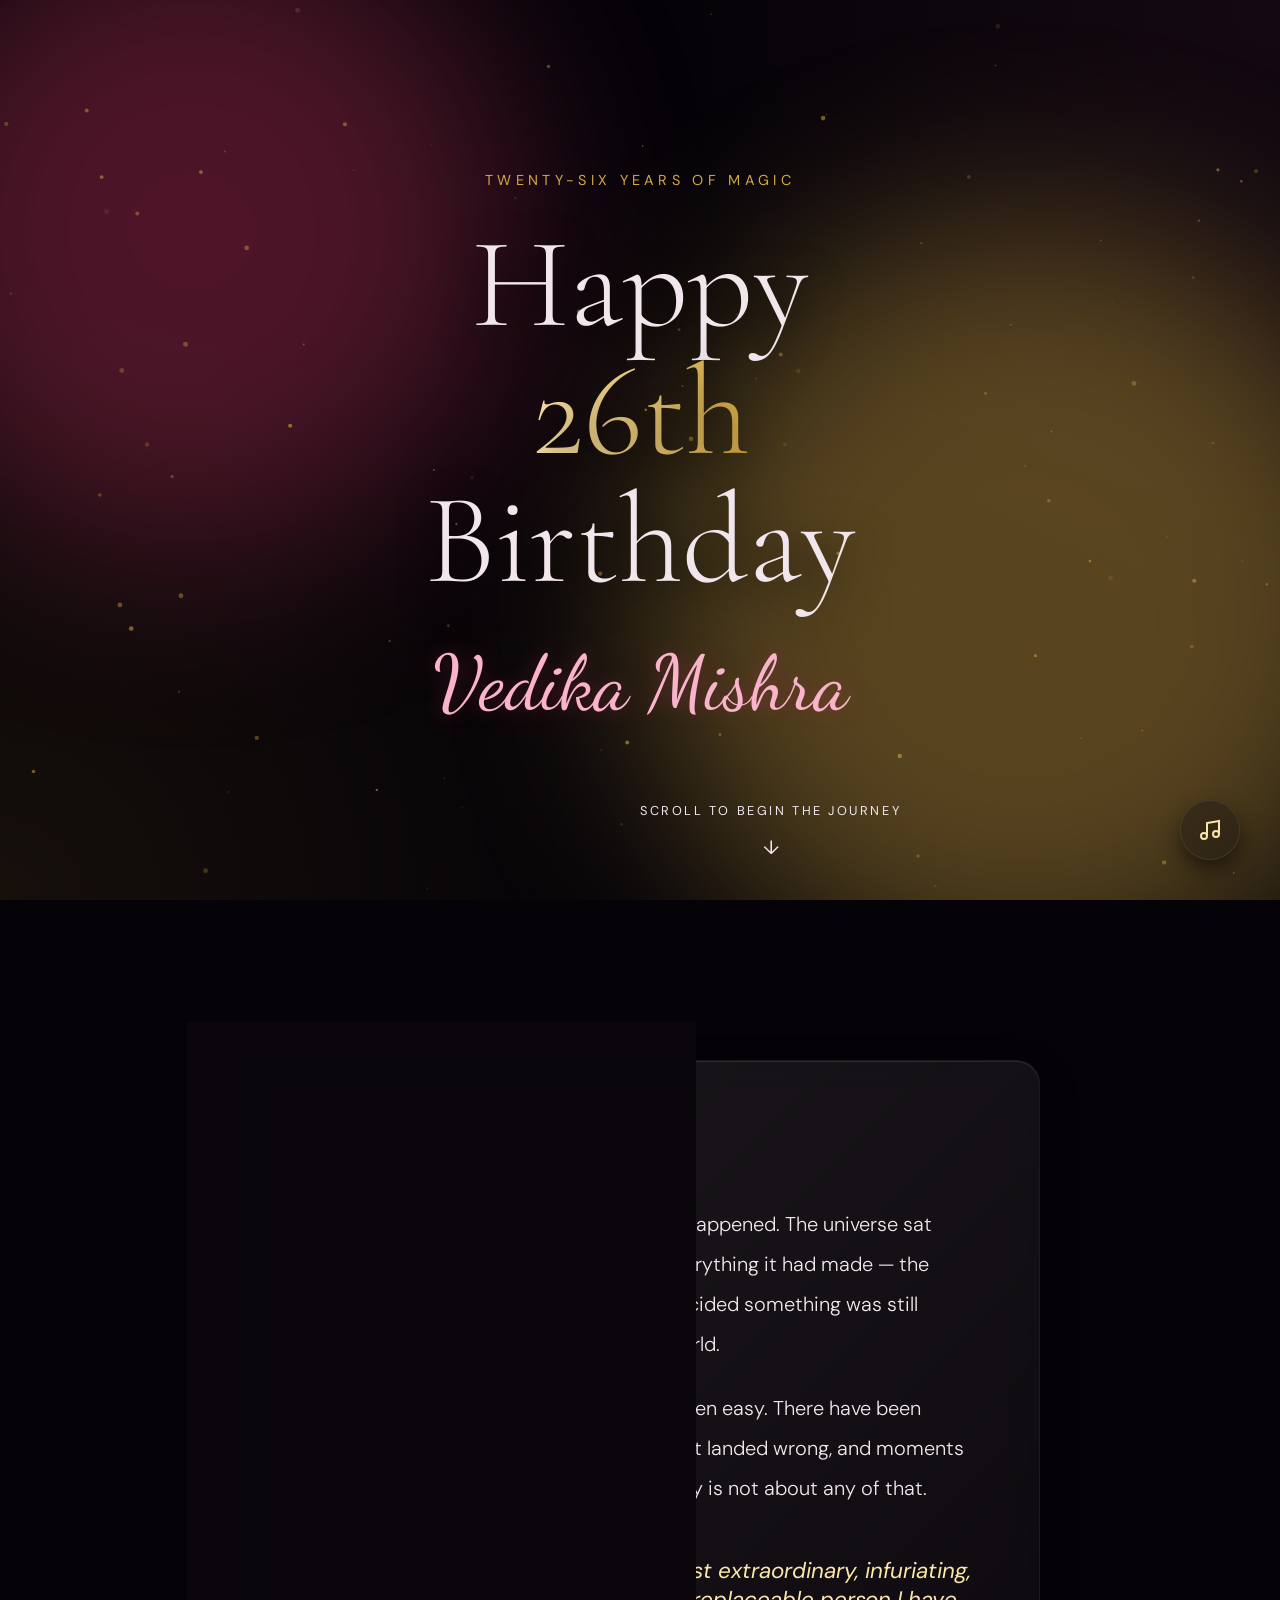
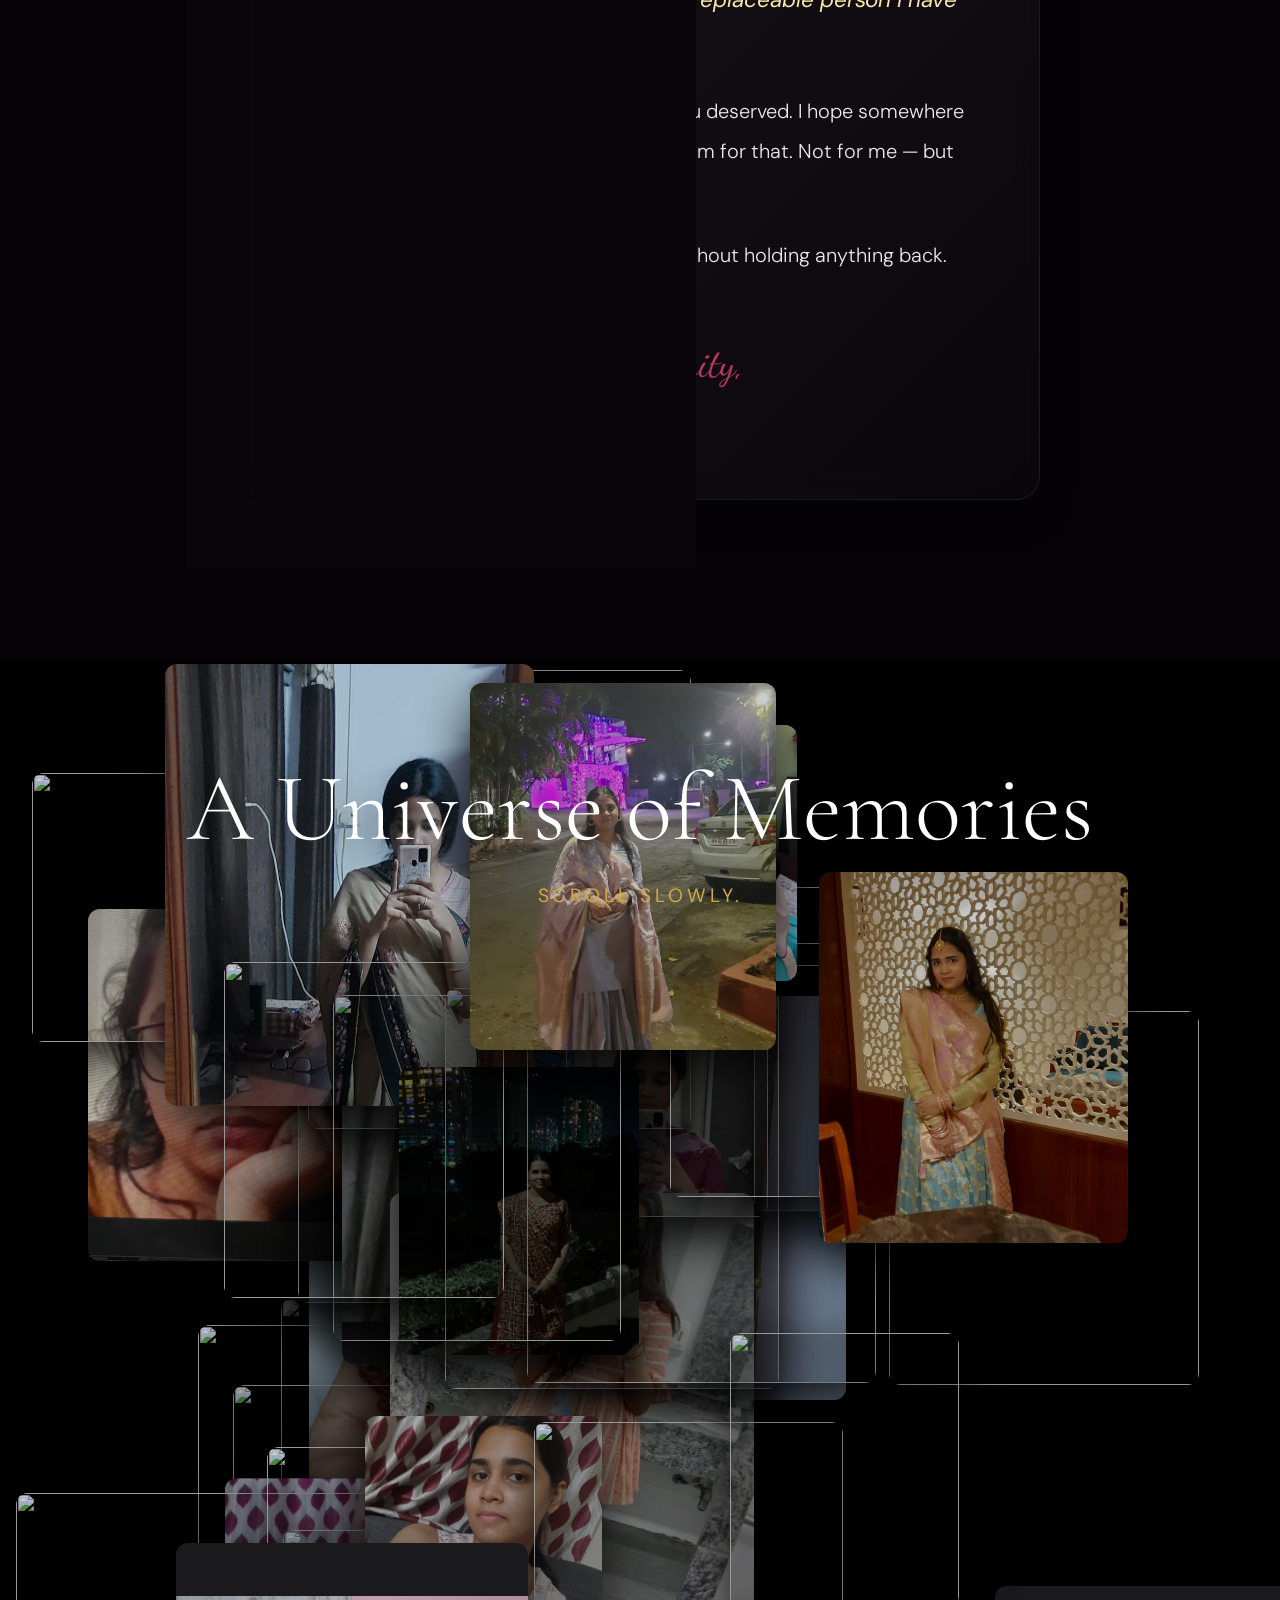
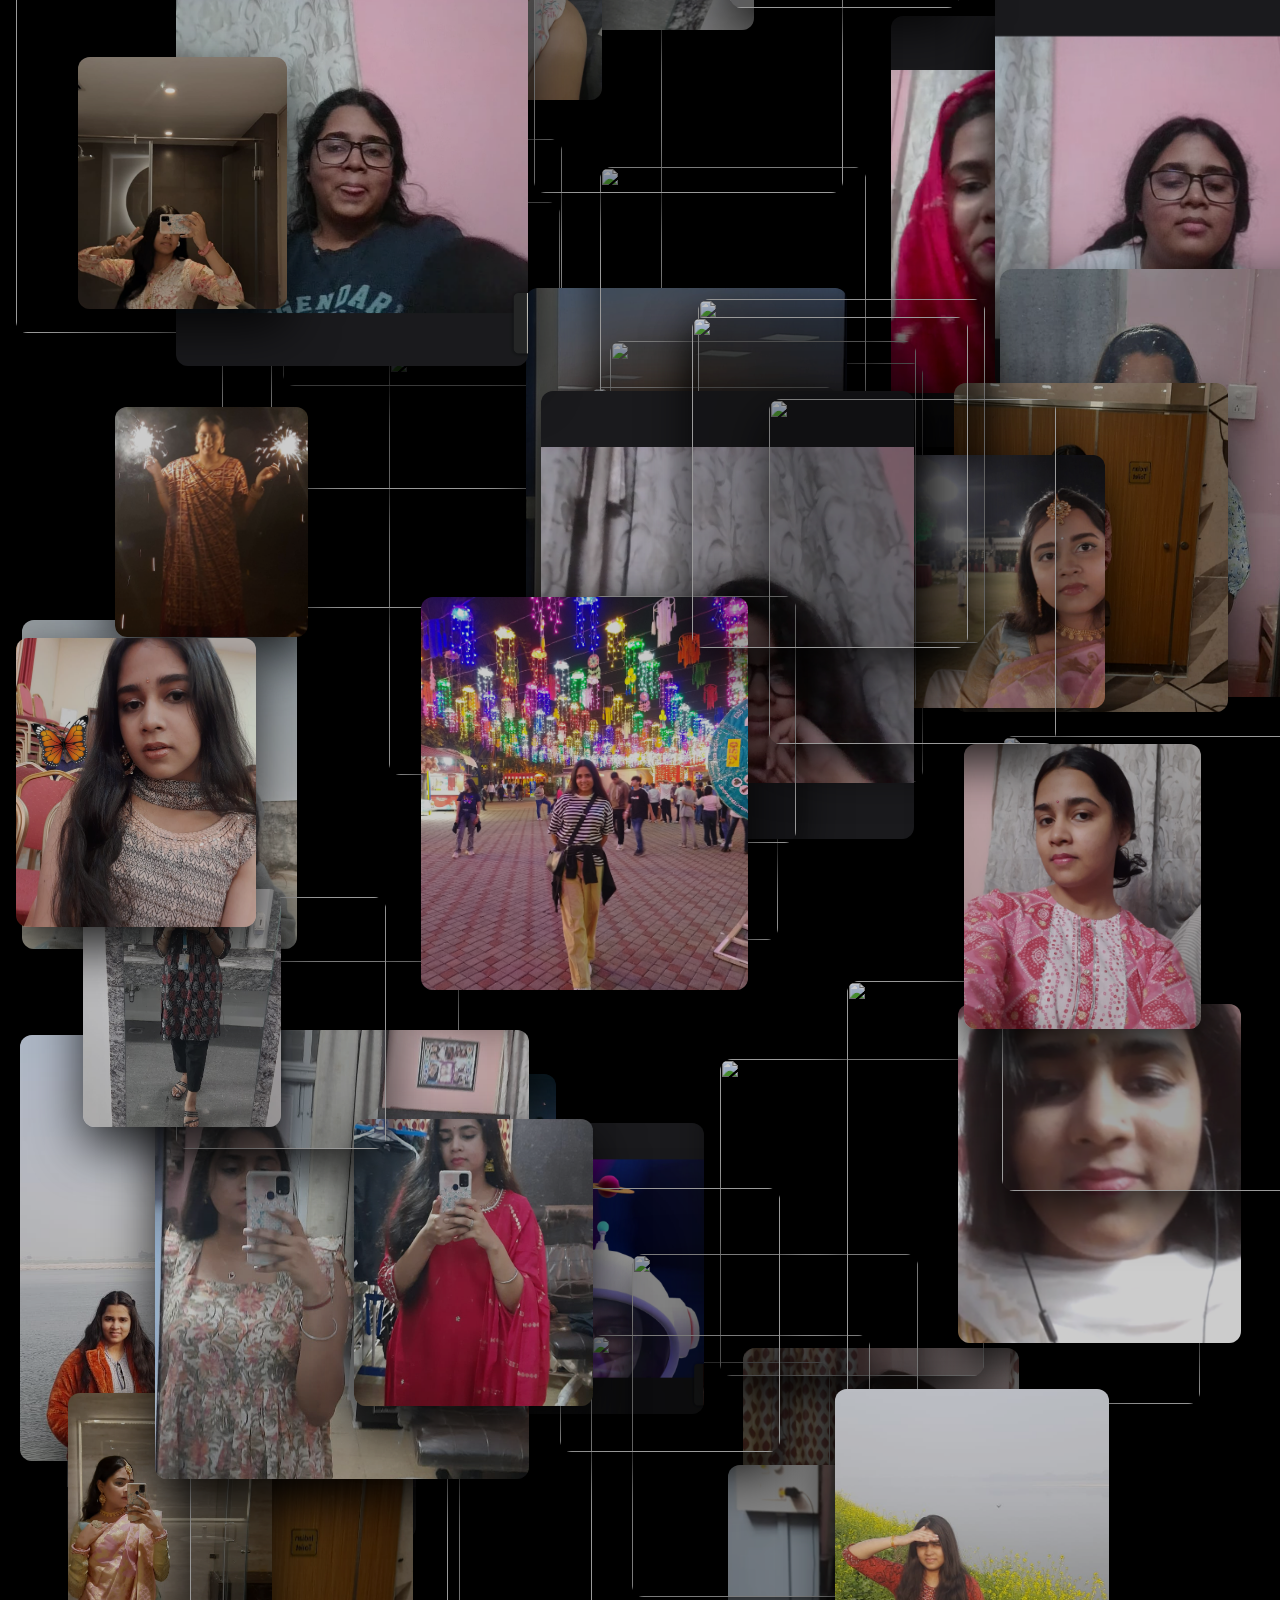
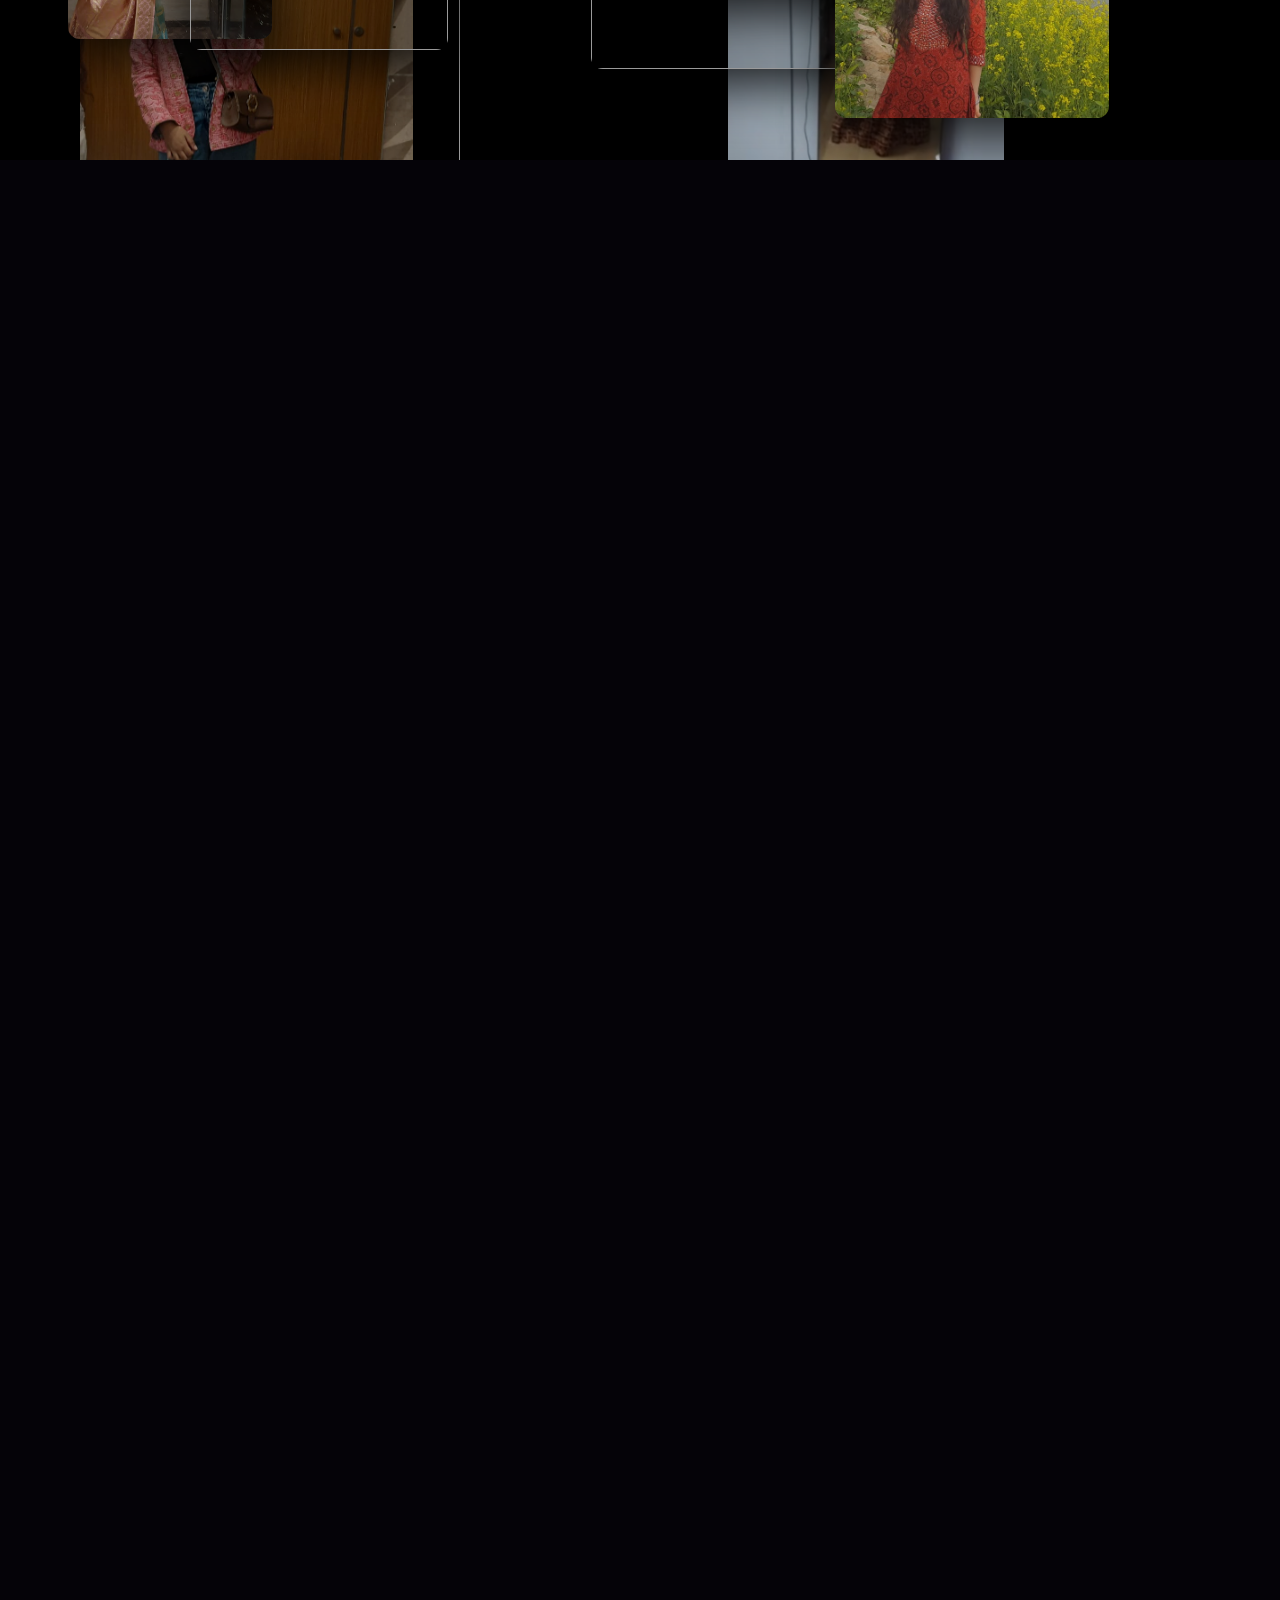
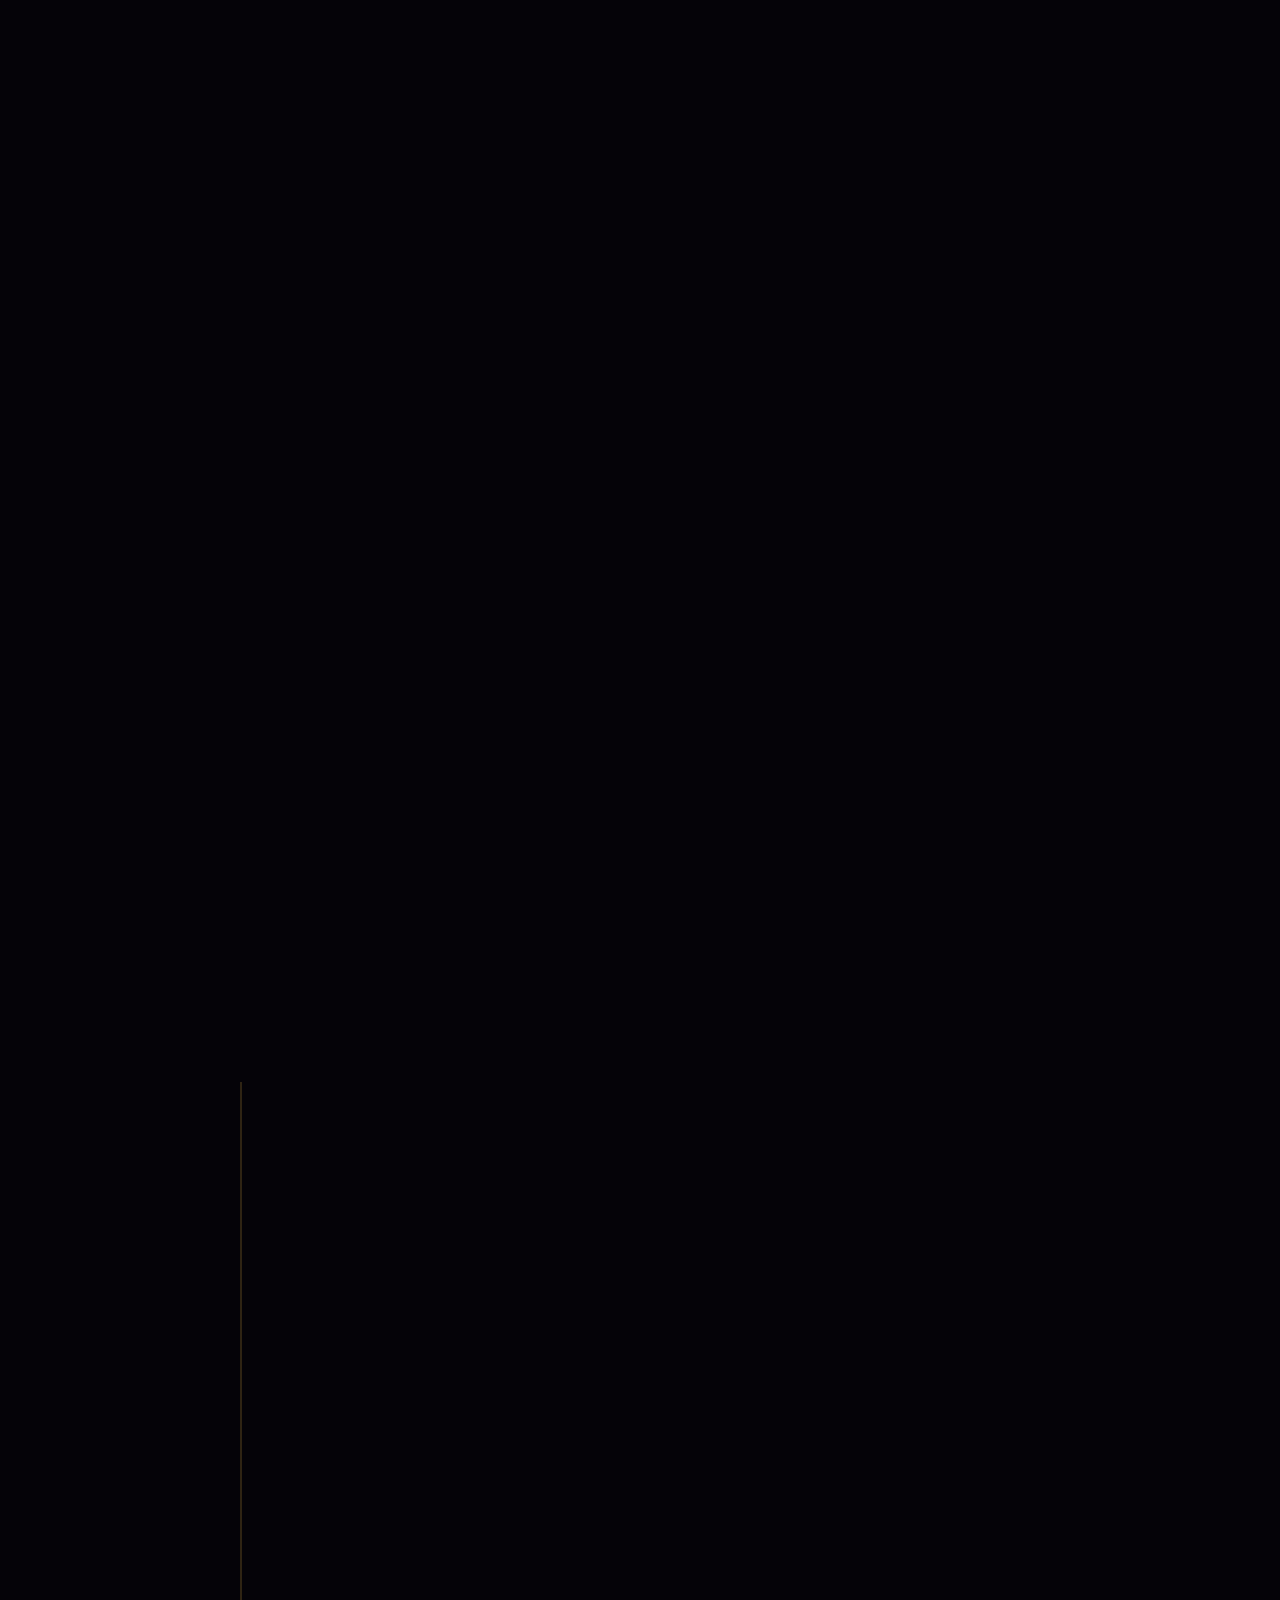
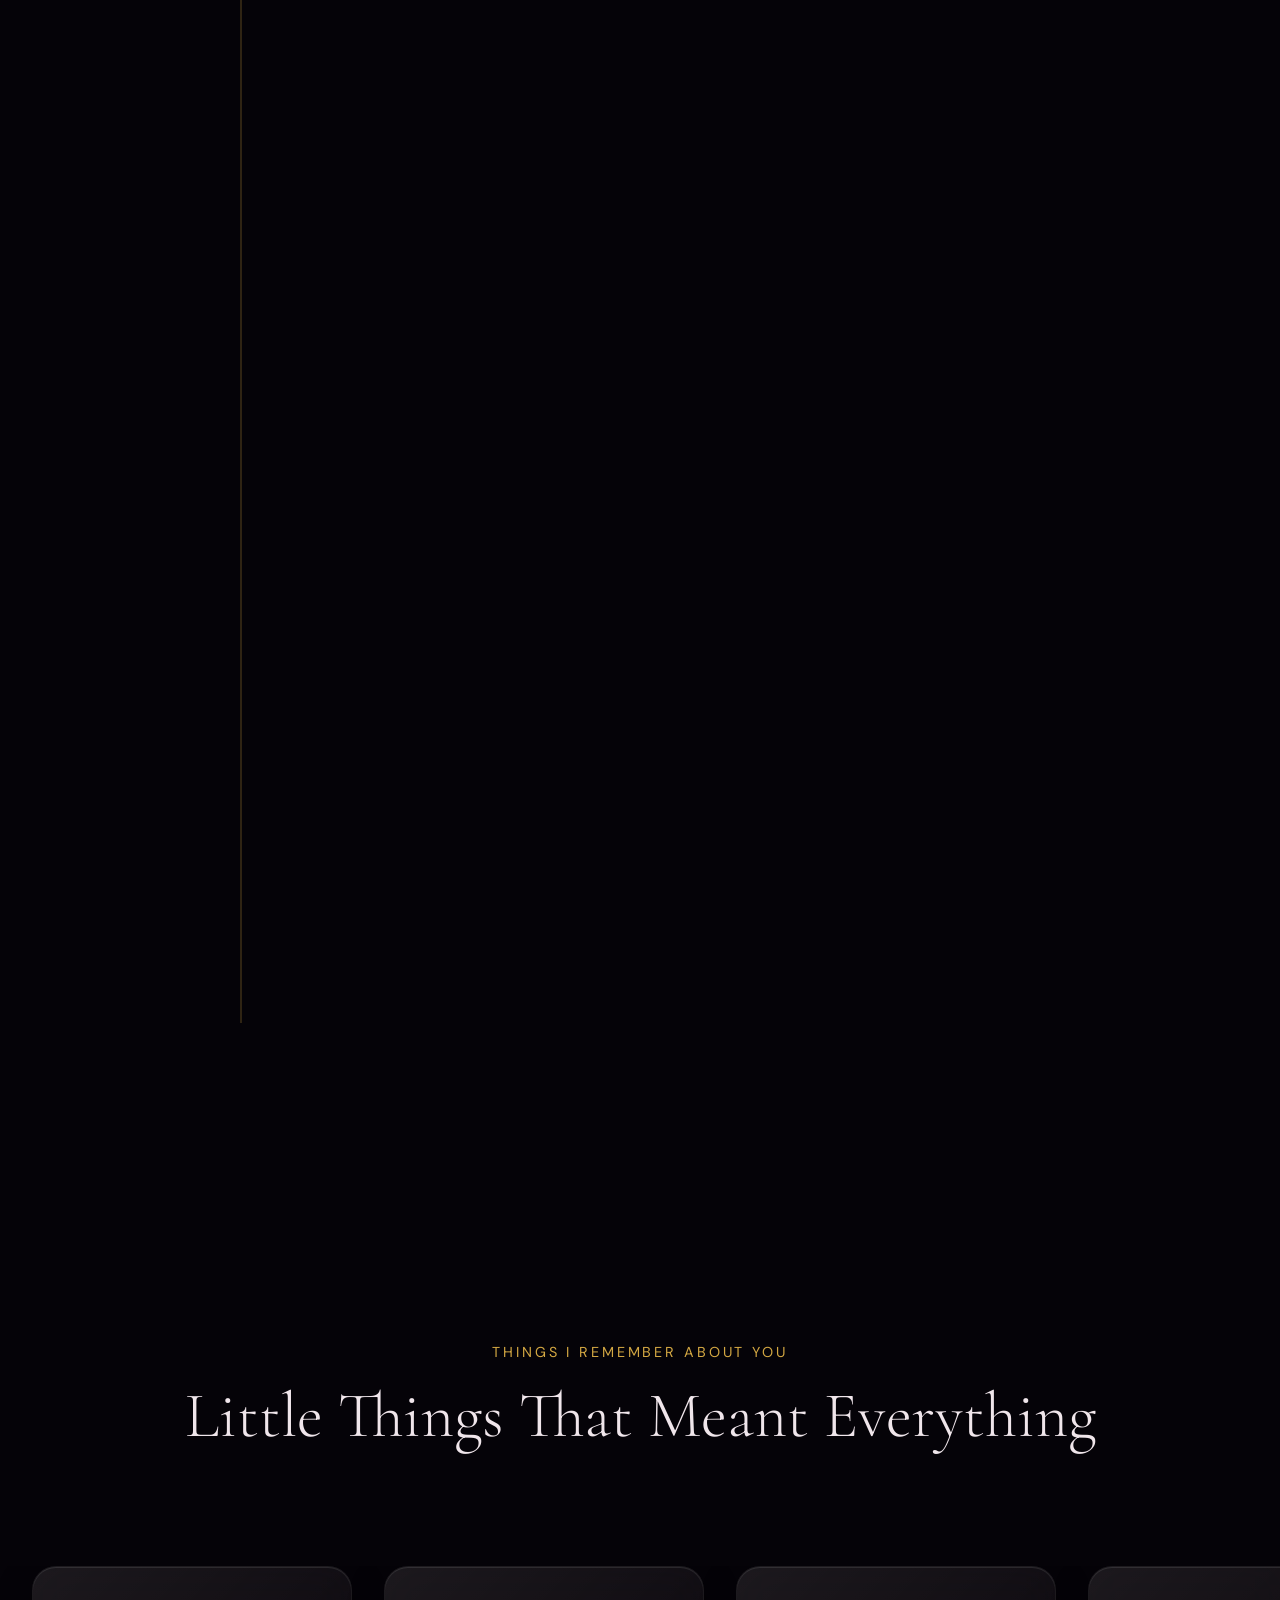
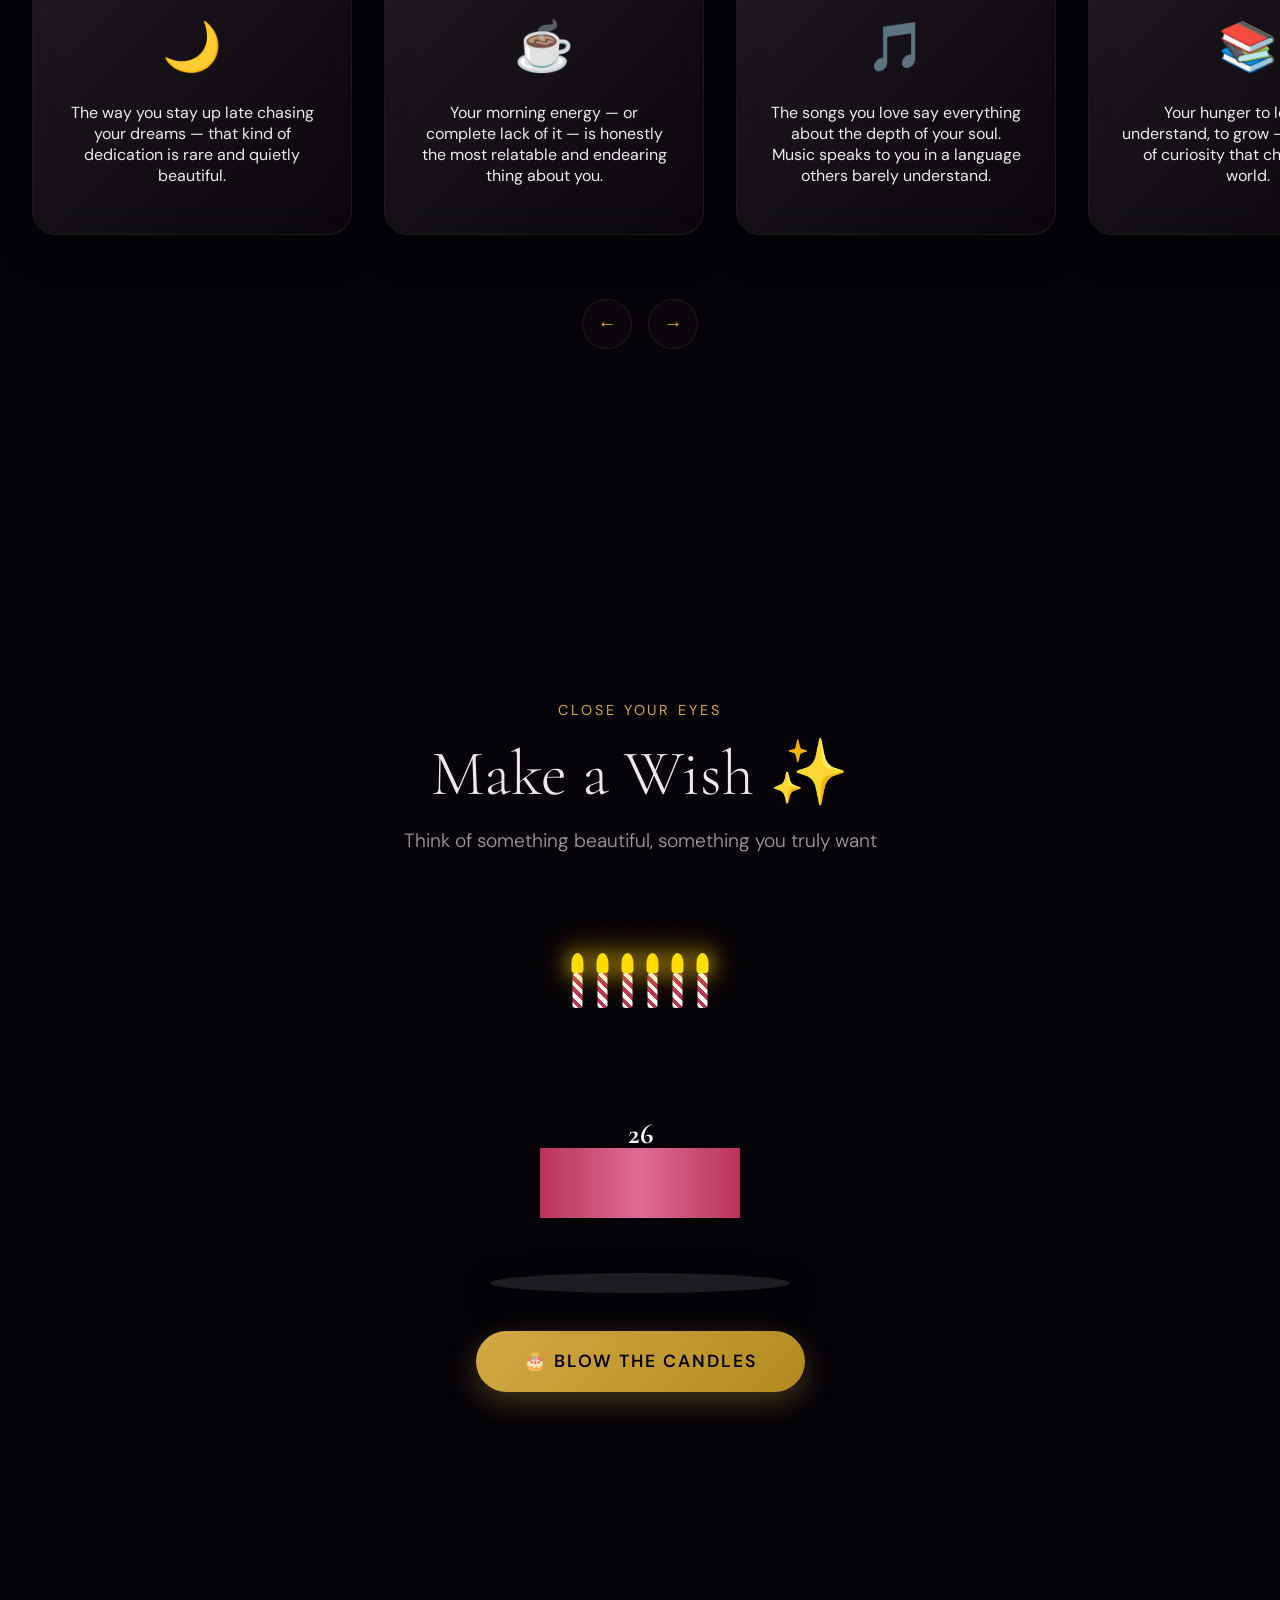
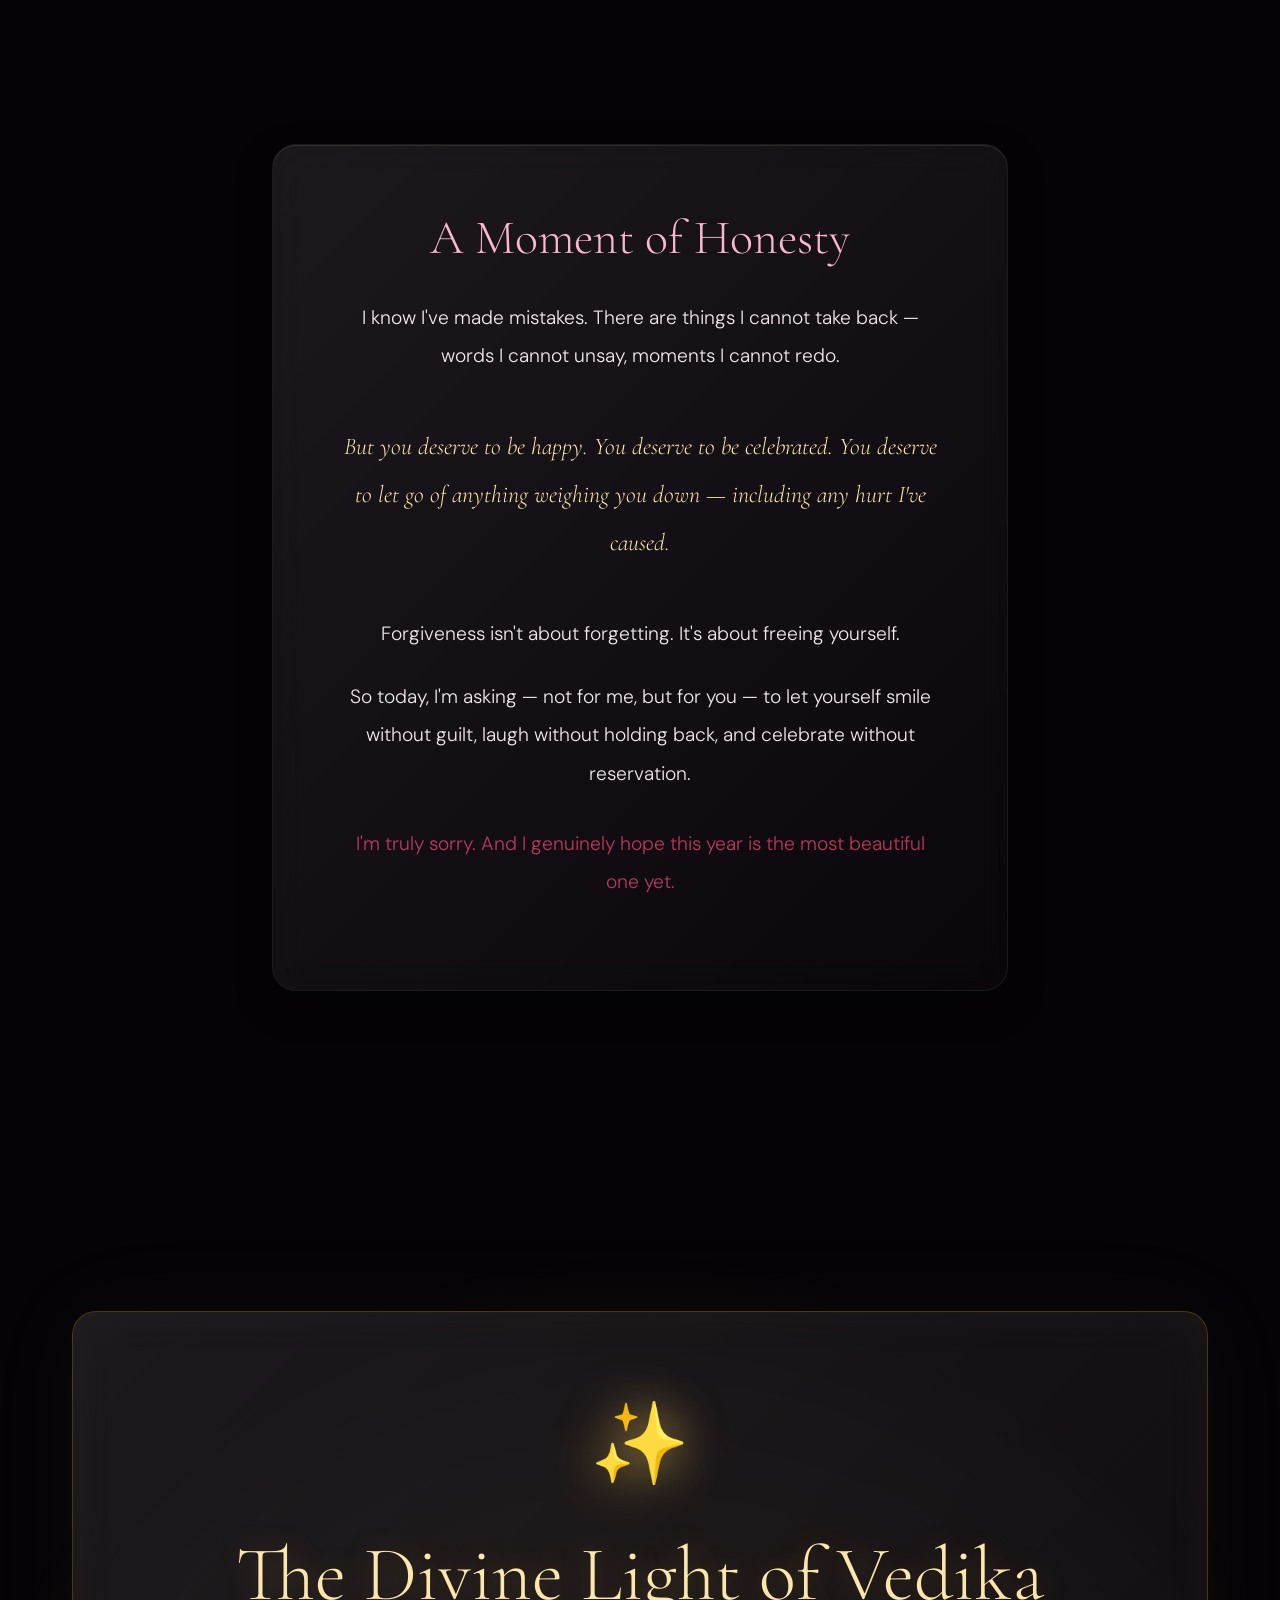
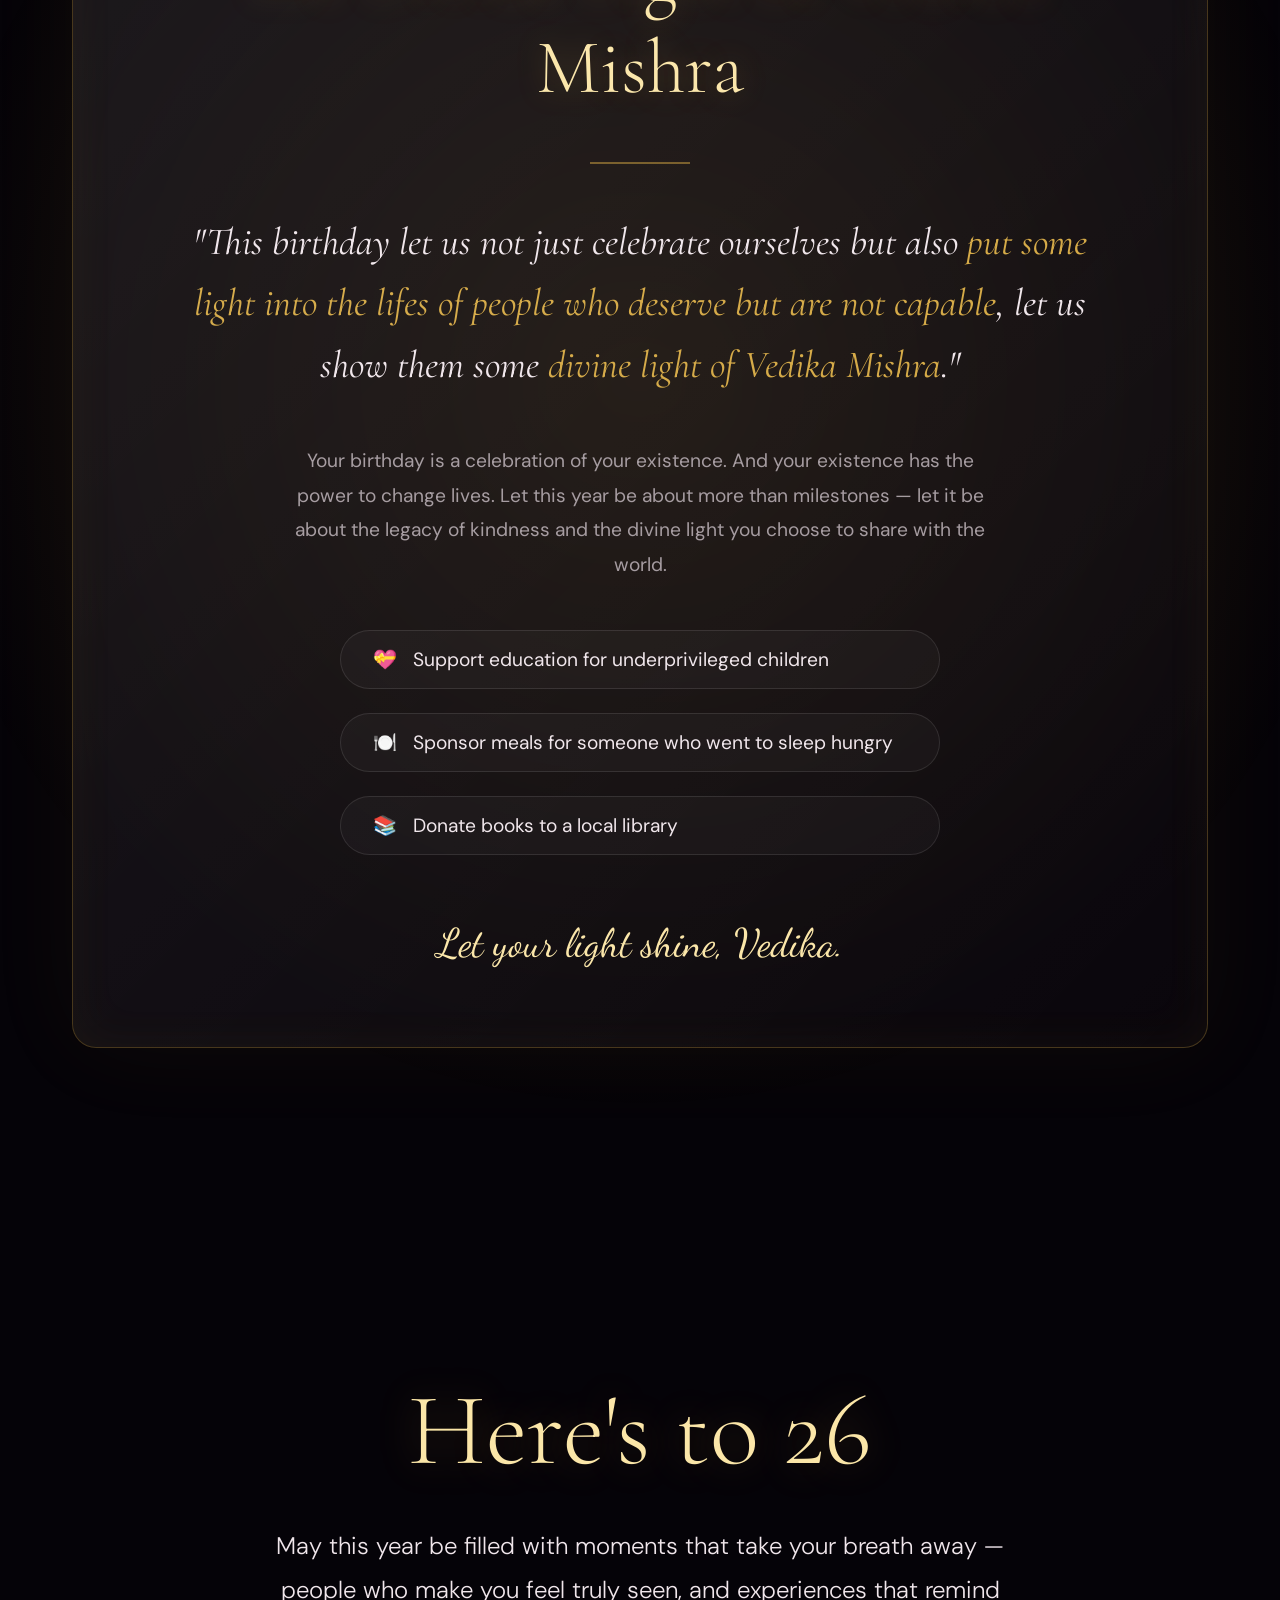
==== commit 08fbaf36: "describe what you changed" ====
--- a/index.html
+++ b/index.html
@@ -1,393 +1,366 @@
 <!DOCTYPE html>
 <html lang="en">
+
 <head>
   <meta charset="UTF-8" />
   <meta name="viewport" content="width=device-width, initial-scale=1.0" />
-  <title>Happy 26th Birthday Vedika 🎂</title>
+  <title>Happy 26th Birthday, Vedika 🎂</title>
   <link rel="preconnect" href="https://fonts.googleapis.com" />
   <link rel="preconnect" href="https://fonts.gstatic.com" crossorigin />
-  <link href="https://fonts.googleapis.com/css2?family=Cormorant+Garamond:ital,wght@0,400;0,600;1,400&family=Playfair+Display:ital,wght@0,400;0,700;1,400&family=Lato:wght@300;400;700&family=Dancing+Script:wght@400;600;700&family=Caveat:wght@400;700&display=swap" rel="stylesheet" />
+  <link
+    href="https://fonts.googleapis.com/css2?family=Cormorant+Garamond:ital,wght@0,300;0,400;0,600;0,700;1,300;1,400;1,600&family=DM+Sans:ital,wght@0,300;0,400;0,500;1,300&family=Dancing+Script:wght@400;600;700&family=Caveat:wght@400;600;700&display=swap"
+    rel="stylesheet" />
   <link rel="stylesheet" href="style.css" />
 </head>
+
 <body>
 
-  <!-- Petals canvas -->
-  <canvas id="petals"></canvas>
-
-  <!-- Progress indicator -->
+  <!-- Global Ambient Backgrounds -->
+  <div class="ambient-glows">
+    <div class="glow glow-1"></div>
+    <div class="glow glow-2"></div>
+  </div>
+
+  <!-- Ambient particles canvas -->
+  <canvas id="particles"></canvas>
+
+  <!-- Scroll progress bar -->
   <div class="progress-bar" id="progressBar"></div>
 
-  <!-- ===== SECTION 1: OPENING ===== -->
-  <section class="hero" id="hero">
-    <div class="hero-inner">
-      <div class="opening-animation" id="openingAnim">
-        <div class="heart-beat">❤️</div>
-        <p class="tap-message">Tap the heart to begin</p>
-      </div>
-    </div>
-  </section>
-
-  <!-- ===== SECTION 2: TITLE REVEAL ===== -->
-  <section class="title-reveal hidden" id="titleReveal">
-    <div class="container-center">
-      <p class="subtitle">April 28, 2026</p>
-      <h1 class="main-title">
-        Happy<br/>
-        <span class="gold-text">26th</span><br/>
+  <!-- Music button -->
+  <button class="music-toggle" id="musicBtn" title="Play music">
+    <svg viewBox="0 0 24 24" fill="none" stroke="currentColor" stroke-width="2" width="24" height="24">
+      <path d="M9 18V5l12-2v13" />
+      <circle cx="6" cy="18" r="3" />
+      <circle cx="18" cy="16" r="3" />
+    </svg>
+  </button>
+
+  <!-- ══════════════════════════════════════════════
+       SECTION 1 · HERO TITLE
+  ══════════════════════════════════════════════ -->
+  <section class="section s-hero" id="sHero">
+    <div class="container-narrow">
+      <p class="hero-eyebrow reveal-up" style="--d:0.1s">Twenty-Six Years of Magic</p>
+      <h1 class="hero-title reveal-up serif-text" style="--d:0.3s">
+        Happy <br>
+        <span class="gold-text">26th</span><br>
         Birthday
       </h1>
-      <p class="name-reveal" id="nameReveal">Vedika Mishra</p>
-      <div class="scroll-indicator">
-        <span>Scroll to continue</span>
-        <div class="scroll-arrow">↓</div>
-      </div>
-    </div>
-  </section>
-
-  <!-- ===== SECTION 3: OPENING LETTER ===== -->
-  <section class="section letter-section">
-    <div class="container">
-      <div class="letter-card fade-in-up">
-        <div class="letter-header">
-          <span class="letter-date">A letter for you</span>
-          <div class="letter-icon">💌</div>
-        </div>
+      <p class="hero-name reveal-up handwriting" style="--d:0.6s">Vedika Mishra</p>
+    </div>
+    
+    <div class="scroll-indicator reveal-up" style="--d:1.5s">
+      <span>Scroll to begin the journey</span>
+      <div class="arrow">↓</div>
+    </div>
+  </section>
+
+  <!-- ══════════════════════════════════════════════
+       SECTION 2 · THE LETTER
+  ══════════════════════════════════════════════ -->
+  <section class="section s-letter">
+    <div class="container">
+      <div class="letter-wrap glass-card reveal-up">
+        <div class="pin">✨</div>
         <p class="letter-greeting">Dear Vedika,</p>
-        <p class="letter-text">
-          Twenty-six years ago, something magical happened. The universe decided it needed more light, more laughter, more kindness — and so it brought you into this world.
-        </p>
-        <p class="letter-text">
-          I know we haven't been on the best terms lately. I know there have been words left unsaid, feelings left unresolved, and moments that didn't go the way either of us wanted. But today isn't about any of that.
-        </p>
-        <p class="letter-text">
-          Today is about celebrating <em>you</em> — the person you are, the person you've become, and the person you're still becoming.
-        </p>
-        <p class="letter-text highlight-text">
-          I'm sorry for the times I hurt you. I'm sorry for the moments I wasn't there when I should have been. And I hope, somewhere in that beautiful heart of yours, there's room for forgiveness — not just for me, but for your own peace.
-        </p>
-        <p class="letter-text">
-          Because you deserve to smile today. Fully, freely, without any weight on your shoulders.
-        </p>
-        <p class="letter-signature">With all the love and sincerity,<br/><em>Someone who still cares</em></p>
-      </div>
-    </div>
-  </section>
-
-  <!-- ===== SECTION 4: WHO YOU ARE ===== -->
-  <section class="section about-section">
-    <div class="container">
-      <h2 class="section-title fade-in-up">Who You Are</h2>
-      <p class="section-subtitle fade-in-up">The things that make you extraordinary</p>
+        <p class="letter-body">
+          Twenty-six years ago, something magical happened. The universe sat quietly for a moment, looked around at
+          everything it had made — the mountains, the oceans, the stars — and decided something was still missing. And
+          so it brought <em>you</em> into this world.
+        </p>
+        <p class="letter-body">
+          I know things between us haven't always been easy. There have been silences that stretched too long, words
+          that landed wrong, and moments neither of us would choose again. But today is not about any of that.
+        </p>
+        <p class="letter-highlight">
+          Today is about celebrating the most extraordinary, infuriating, beautiful, complex, hilarious, and
+          irreplaceable person I have ever known. Today is about <strong>you</strong>.
+        </p>
+        <p class="letter-body">
+          I am sorry for every time I was less than you deserved. I hope somewhere in that generous heart of yours,
+          there is room for that. Not for me — but for your own peace.
+        </p>
+        <p class="letter-body">
+          You deserve to smile today. Fully, freely. Without holding anything back.
+        </p>
+        <p class="letter-sig handwriting">With all my love and sincerity,<br><span style="font-size: 1.5rem; color: var(--text-muted);">Someone who still cares, deeply.</span></p>
+      </div>
+    </div>
+  </section>
+
+  <!-- ══════════════════════════════════════════════
+       SECTION 3 · MASSIVE PARALLAX GALLERY
+  ══════════════════════════════════════════════ -->
+  <section class="section s-gallery" id="sGallery">
+    <div class="gallery-header reveal-up">
+      <h2 class="serif-text">A Universe of Memories</h2>
+      <p>Scroll slowly.</p>
+    </div>
+    
+    <!-- The container will be extremely tall. JS will absolutely position images within it -->
+    <div class="parallax-container" id="parallaxContainer">
+      <!-- Dynamically populated by script.js using all images in the /images/ folder -->
+    </div>
+  </section>
+
+  <!-- ══════════════════════════════════════════════
+       SECTION 4 · WHO YOU ARE
+  ══════════════════════════════════════════════ -->
+  <section class="section s-qualities">
+    <div class="container">
+      <div class="section-header reveal-up">
+        <p class="section-eyebrow">what makes you, you</p>
+        <h2 class="section-title serif-text">Who You Are</h2>
+        <p class="section-sub">The things that make you extraordinary</p>
+      </div>
+      <div class="qualities-grid">
+        <div class="q-card glass-card reveal-up" style="--d:0.0s">
+          <div class="q-icon">✨</div>
+          <h3 class="serif-text">Resilient</h3>
+          <p>You've faced storms that would have broken most people. But you didn't break — you bent, learned, and came back stronger every single time.</p>
+        </div>
+        <div class="q-card glass-card reveal-up" style="--d:0.1s">
+          <div class="q-icon">💫</div>
+          <h3 class="serif-text">Ambitious</h3>
+          <p>Your dreams are not small, and they shouldn't be. You chase what you want with a fire that is genuinely inspiring to witness.</p>
+        </div>
+        <div class="q-card glass-card reveal-up" style="--d:0.2s">
+          <div class="q-icon">🌸</div>
+          <h3 class="serif-text">Kind</h3>
+          <p>Even when you're trying to hide it, your kindness bleeds through. You care about people more deeply than you ever let on.</p>
+        </div>
+        <div class="q-card glass-card reveal-up" style="--d:0.3s">
+          <div class="q-icon">🎭</div>
+          <h3 class="serif-text">Authentic</h3>
+          <p>You don't perform for anyone. Your honesty — even when it's uncomfortable — is one of the rarest and most beautiful things about you.</p>
+        </div>
+        <div class="q-card glass-card reveal-up" style="--d:0.4s">
+          <div class="q-icon">😂</div>
+          <h3 class="serif-text">Funny</h3>
+          <p>Your sense of humor catches people completely off guard in the best possible way. Your real laugh is contagious.</p>
+        </div>
+        <div class="q-card glass-card reveal-up" style="--d:0.5s">
+          <div class="q-icon">💪</div>
+          <h3 class="serif-text">Strong</h3>
+          <p>Not just physically — emotionally. You have survived every single hard day so far. That's a 100% success rate, and it matters.</p>
+        </div>
+      </div>
+    </div>
+  </section>
+
+  <!-- ══════════════════════════════════════════════
+       SECTION 5 · 26 REASONS
+  ══════════════════════════════════════════════ -->
+  <section class="section s-reasons">
+    <div class="container">
+      <div class="section-header reveal-up">
+        <p class="section-eyebrow">one for each year</p>
+        <h2 class="section-title serif-text">26 Reasons You're Amazing</h2>
+      </div>
+      <div class="reasons-list" id="reasonsList">
+        <!-- populated by JS -->
+      </div>
+    </div>
+  </section>
+
+  <!-- ══════════════════════════════════════════════
+       SECTION 6 · TIMELINE
+  ══════════════════════════════════════════════ -->
+  <section class="section s-timeline">
+    <div class="container">
+      <div class="section-header reveal-up">
+        <p class="section-eyebrow">a journey through time</p>
+        <h2 class="section-title serif-text">26 Years of You</h2>
+        <p class="section-sub">Look how far you have come</p>
+      </div>
+      <div class="timeline">
+        <div class="tl-item reveal-up" style="--d:0.0s">
+          <div class="tl-body glass-card">
+            <span class="tl-year">April 28, 2000</span>
+            <h3 class="serif-text">The Day Everything Changed</h3>
+            <p>The world got a little brighter. You arrived, and nothing was ever quite the same again.</p>
+          </div>
+        </div>
+        <div class="tl-item reveal-up" style="--d:0.1s">
+          <div class="tl-body glass-card">
+            <span class="tl-year">The Early Years</span>
+            <h3 class="serif-text">Little, Curious, Unstoppable</h3>
+            <p>A child who asked too many questions and never accepted 'because I said so' as an answer. Good.</p>
+          </div>
+        </div>
+        <div class="tl-item reveal-up" style="--d:0.2s">
+          <div class="tl-body glass-card">
+            <span class="tl-year">Growing Up</span>
+            <h3 class="serif-text">Growing Into Yourself</h3>
+            <p>Through exams, friendships, heartbreaks, and discoveries — you kept pushing forward. You never gave up.</p>
+          </div>
+        </div>
+        <div class="tl-item reveal-up" style="--d:0.3s">
+          <div class="tl-body glass-card">
+            <span class="tl-year">Chasing Dreams</span>
+            <h3 class="serif-text">You Never Settled for Ordinary</h3>
+            <p>You went after what you wanted, even when it was terrifying, even when no one fully understood why. You went anyway.</p>
+          </div>
+        </div>
+        <div class="tl-item reveal-up" style="--d:0.4s">
+          <div class="tl-body glass-card">
+            <span class="tl-year">Finding Yourself</span>
+            <h3 class="serif-text">The Real You Emerged</h3>
+            <p>Through everything, you discovered who you truly are. Not who people wanted you to be. Who YOU are.</p>
+          </div>
+        </div>
+        <div class="tl-item reveal-up" style="--d:0.5s">
+          <div class="tl-body glass-card tl-today">
+            <span class="tl-year">Today · 26</span>
+            <h3 class="serif-text">Here You Are</h3>
+            <p>Stronger. Wiser. More beautiful than you realise. This is just the beginning of your next chapter — and it's going to be spectacular.</p>
+          </div>
+        </div>
+      </div>
+    </div>
+  </section>
+
+  <!-- ══════════════════════════════════════════════
+       SECTION 7 · MEMORIES CAROUSEL
+  ══════════════════════════════════════════════ -->
+  <section class="section s-memories">
+    <div class="container">
+      <div class="section-header reveal-up">
+        <p class="section-eyebrow">things I remember about you</p>
+        <h2 class="section-title serif-text">Little Things That Meant Everything</h2>
+      </div>
+    </div>
+    <div class="mem-track-wrap">
+      <div class="mem-track" id="memTrack">
+        <div class="mem-card glass-card">
+          <div class="mem-icon">🌙</div>
+          <p>The way you stay up late chasing your dreams — that kind of dedication is rare and quietly beautiful.</p>
+        </div>
+        <div class="mem-card glass-card">
+          <div class="mem-icon">☕</div>
+          <p>Your morning energy — or complete lack of it — is honestly the most relatable and endearing thing about you.</p>
+        </div>
+        <div class="mem-card glass-card">
+          <div class="mem-icon">🎵</div>
+          <p>The songs you love say everything about the depth of your soul. Music speaks to you in a language others barely understand.</p>
+        </div>
+        <div class="mem-card glass-card">
+          <div class="mem-icon">📚</div>
+          <p>Your hunger to learn, to understand, to grow — it's the kind of curiosity that changes the world.</p>
+        </div>
+        <div class="mem-card glass-card">
+          <div class="mem-icon">🌺</div>
+          <p>The way you light up when you talk about the things you love. That fire in your eyes — nothing compares to it.</p>
+        </div>
+      </div>
+      <div class="mem-controls">
+        <button class="mem-btn" id="memPrev">←</button>
+        <button class="mem-btn" id="memNext">→</button>
+      </div>
+    </div>
+  </section>
+
+  <!-- ══════════════════════════════════════════════
+       SECTION 8 · MAKE A WISH
+  ══════════════════════════════════════════════ -->
+  <section class="section s-cake">
+    <div class="container-narrow">
+      <div class="section-header reveal-up">
+        <p class="section-eyebrow">close your eyes</p>
+        <h2 class="section-title serif-text">Make a Wish ✨</h2>
+        <p class="section-sub">Think of something beautiful, something you truly want</p>
+      </div>
+      <div class="cake-scene reveal-up">
+        <div class="cake-flames" id="cakeFlames"></div>
+        <div class="cake">
+          <div class="cake-top">26</div>
+          <div class="cake-mid"></div>
+          <div class="cake-base"></div>
+        </div>
+        <div class="cake-plate"></div>
+      </div>
+      <button class="btn-primary" id="blowBtn">🎂 Blow the Candles</button>
+      <p class="wish-text" id="wishText"></p>
+    </div>
+  </section>
+
+  <!-- ══════════════════════════════════════════════
+       SECTION 9 · A MOMENT OF HONESTY
+  ══════════════════════════════════════════════ -->
+  <section class="section s-honest">
+    <div class="container-narrow">
+      <div class="honest-card glass-card reveal-up">
+        <h2 class="serif-text">A Moment of Honesty</h2>
+        <p>I know I've made mistakes. There are things I cannot take back — words I cannot unsay, moments I cannot redo.</p>
+        <p class="honest-emphasis">But you deserve to be happy. You deserve to be celebrated. You deserve to let go of anything weighing you down — including any hurt I've caused.</p>
+        <p>Forgiveness isn't about forgetting. It's about freeing yourself.</p>
+        <p>So today, I'm asking — not for me, but for you — to let yourself smile without guilt, laugh without holding back, and celebrate without reservation.</p>
+        <p style="margin-top: 2rem; color: var(--rose);">I'm truly sorry. And I genuinely hope this year is the most beautiful one yet.</p>
+      </div>
+    </div>
+  </section>
+
+  <!-- ══════════════════════════════════════════════
+       SECTION 10 · VEDIKA'S DIVINE LIGHT (CHARITY)
+  ══════════════════════════════════════════════ -->
+  <section class="section s-light">
+    <div class="container">
+      <div class="light-card glass-card reveal-up">
+        <div class="sunburst">✨</div>
+        <h2 class="serif-text">The Divine Light of Vedika Mishra</h2>
+        <div class="light-divider"></div>
+        
+        <p class="light-main-msg">
+          "This birthday let us not just celebrate ourselves but also <strong>put some light into the lifes of people who deserve but are not capable</strong>, let us show them some <strong>divine light of Vedika Mishra</strong>."
+        </p>
+
+        <p style="font-size: 1.2rem; color: var(--text-muted); max-width: 700px; margin: 0 auto; line-height: 1.8;">
+          Your birthday is a celebration of your existence. And your existence has the power to change lives. Let this year be about more than milestones — let it be about the legacy of kindness and the divine light you choose to share with the world.
+        </p>
+
+        <div class="light-actions">
+          <div class="light-action">
+            <span>💝</span>
+            <span>Support education for underprivileged children</span>
+          </div>
+          <div class="light-action">
+            <span>🍽️</span>
+            <span>Sponsor meals for someone who went to sleep hungry</span>
+          </div>
+          <div class="light-action">
+            <span>📚</span>
+            <span>Donate books to a local library</span>
+          </div>
+        </div>
+        
+        <p style="margin-top: 4rem; font-family: 'Dancing Script', cursive; font-size: 2.5rem; color: var(--gold-light);">
+          Let your light shine, Vedika.
+        </p>
+      </div>
+    </div>
+  </section>
+
+  <!-- ══════════════════════════════════════════════
+       SECTION 11 · FINAL CELEBRATION
+  ══════════════════════════════════════════════ -->
+  <section class="section s-final">
+    <div class="container-narrow">
+      <h2 class="final-title reveal-up serif-text">Here's to 26</h2>
+      <p class="reveal-up" style="--d:0.2s">
+        May this year be filled with moments that take your breath away — people who make you feel truly seen, and experiences that remind you how extraordinary life can be.
+      </p>
+      <p class="reveal-up" style="--d:0.3s">
+        You are loved. You are valued. You are enough — exactly as you are, right now.
+      </p>
+      <p class="final-wish reveal-up handwriting" style="--d:0.5s">Happy Birthday, Vedika. 🎂✨</p>
       
-      <div class="qualities-grid">
-        <div class="quality-card fade-in-up" style="--delay: 0s">
-          <div class="quality-icon">✨</div>
-          <h3>Resilient</h3>
-          <p>You've faced storms that would have broken most people. But you didn't break. You bent, you learned, and you grew stronger.</p>
-        </div>
-        <div class="quality-card fade-in-up" style="--delay: 0.1s">
-          <div class="quality-icon">💫</div>
-          <h3>Ambitious</h3>
-          <p>Your dreams aren't small, and they shouldn't be. You chase what you want with a fire that's genuinely inspiring.</p>
-        </div>
-        <div class="quality-card fade-in-up" style="--delay: 0.2s">
-          <div class="quality-icon">🌸</div>
-          <h3>Kind</h3>
-          <p>Even when you're trying to hide it, your kindness shows. You care about people more deeply than you let on.</p>
-        </div>
-        <div class="quality-card fade-in-up" style="--delay: 0.3s">
-          <div class="quality-icon">🎭</div>
-          <h3>Authentic</h3>
-          <p>You don't pretend to be someone you're not. Your honesty, even when it's uncomfortable, is a rare gift.</p>
-        </div>
-        <div class="quality-card fade-in-up" style="--delay: 0.4s">
-          <div class="quality-icon">😂</div>
-          <h3>Funny</h3>
-          <p>Your sense of humor catches people off guard in the best way. Your real laugh — not the polite one — is contagious.</p>
-        </div>
-        <div class="quality-card fade-in-up" style="--delay: 0.5s">
-          <div class="quality-icon">💪</div>
-          <h3>Strong</h3>
-          <p>Not just physically, but emotionally. You've survived every hard day so far. That's a 100% success rate.</p>
-        </div>
-      </div>
-    </div>
-  </section>
-
-  <!-- ===== SECTION 5: PHOTO GALLERY ===== -->
-  <section class="section gallery-section">
-    <div class="container">
-      <h2 class="section-title fade-in-up">Moments Worth Remembering</h2>
-      <p class="section-subtitle fade-in-up">A collection of memories</p>
-      
-      <div class="photo-gallery" id="photoGallery">
-        <!-- Photos will be loaded by JS -->
-      </div>
-      
-      <div class="gallery-note fade-in-up">
-        <p>Every photo tells a story. Every smile captured is a moment of joy. These are just a few of the many beautiful moments.</p>
-      </div>
-    </div>
-  </section>
-
-  <!-- ===== SECTION 6: TIMELINE ===== -->
-  <section class="section timeline-section">
-    <div class="container">
-      <h2 class="section-title fade-in-up">26 Years of You</h2>
-      <p class="section-subtitle fade-in-up">A journey through time</p>
-      
-      <div class="timeline">
-        <div class="timeline-item fade-in-up" style="--delay: 0s">
-          <div class="timeline-marker">🌟</div>
-          <div class="timeline-content">
-            <h3>The Beginning</h3>
-            <p>April 28, 2000 — The day the world got a little brighter. You arrived, and nothing was ever the same.</p>
-          </div>
-        </div>
-        
-        <div class="timeline-item fade-in-up" style="--delay: 0.1s">
-          <div class="timeline-marker">🎓</div>
-          <div class="timeline-content">
-            <h3>Growing Up</h3>
-            <p>Through school, college, and all the challenges in between — you kept pushing forward, kept learning, kept growing.</p>
-          </div>
-        </div>
-        
-        <div class="timeline-item fade-in-up" style="--delay: 0.2s">
-          <div class="timeline-marker">💼</div>
-          <div class="timeline-content">
-            <h3>Chasing Dreams</h3>
-            <p>You didn't settle for ordinary. You went after what you wanted, even when it was scary, even when it was hard.</p>
-          </div>
-        </div>
-        
-        <div class="timeline-item fade-in-up" style="--delay: 0.3s">
-          <div class="timeline-marker">💔</div>
-          <div class="timeline-content">
-            <h3>The Hard Times</h3>
-            <p>There were moments that broke your heart. Times when you felt lost. But you didn't stay down. You got back up.</p>
-          </div>
-        </div>
-        
-        <div class="timeline-item fade-in-up" style="--delay: 0.4s">
-          <div class="timeline-marker">🌈</div>
-          <div class="timeline-content">
-            <h3>Finding Yourself</h3>
-            <p>Through it all, you discovered who you really are. Not who people wanted you to be, but who YOU are.</p>
-          </div>
-        </div>
-        
-        <div class="timeline-item fade-in-up" style="--delay: 0.5s">
-          <div class="timeline-marker">🎂</div>
-          <div class="timeline-content">
-            <h3>Today — 26</h3>
-            <p>Here you are. Stronger, wiser, more beautiful than ever. And this is just the beginning of your next chapter.</p>
-          </div>
-        </div>
-      </div>
-    </div>
-  </section>
-
-  <!-- ===== SECTION 7: CAKE & WISH ===== -->
-  <section class="section cake-section">
-    <div class="container-center">
-      <h2 class="section-title fade-in-up">Make a Wish ✨</h2>
-      <p class="section-subtitle fade-in-up">Close your eyes, think of something beautiful</p>
-
-      <div class="cake-wrapper fade-in-up">
-        <div class="candles-row" id="candlesRow"></div>
-        <div class="cake">
-          <div class="cake-layer cake-top">
-            <div class="cake-decoration">🌸 26 🌸</div>
-          </div>
-          <div class="cake-layer cake-mid"></div>
-          <div class="cake-layer cake-bottom"></div>
-          <div class="cake-plate"></div>
-        </div>
-      </div>
-
-      <button class="btn-primary" id="blowBtn">🎂 Blow the Candles</button>
-      <p class="wish-message" id="wishMessage"></p>
-    </div>
-  </section>
-
-  <!-- ===== SECTION 8: 26 REASONS ===== -->
-  <section class="section reasons-section">
-    <div class="container">
-      <h2 class="section-title fade-in-up">26 Reasons You're Amazing</h2>
-      <p class="section-subtitle fade-in-up">One for every beautiful year</p>
-      
-      <div class="reasons-grid" id="reasonsGrid">
-        <!-- Generated by JS -->
-      </div>
-    </div>
-  </section>
-
-  <!-- ===== SECTION 9: INTERACTIVE MEMORIES ===== -->
-  <section class="section memories-section">
-    <div class="container">
-      <h2 class="section-title fade-in-up">Things I Remember</h2>
-      <p class="section-subtitle fade-in-up">Little moments that meant everything</p>
-      
-      <div class="memories-carousel" id="memoriesCarousel">
-        <div class="memory-slide">
-          <div class="memory-icon">🌙</div>
-          <p>The way you stay up late chasing your dreams — that kind of dedication is rare and beautiful.</p>
-        </div>
-        <div class="memory-slide">
-          <div class="memory-icon">☕</div>
-          <p>Your morning energy (or complete lack of it) is honestly the most relatable thing about you.</p>
-        </div>
-        <div class="memory-slide">
-          <div class="memory-icon">🎵</div>
-          <p>The songs you love say everything about the depth of your soul. Music speaks to you differently.</p>
-        </div>
-        <div class="memory-slide">
-          <div class="memory-icon">📚</div>
-          <p>Your curiosity about the world, your hunger to learn and grow — it's genuinely inspiring.</p>
-        </div>
-        <div class="memory-slide">
-          <div class="memory-icon">🌺</div>
-          <p>The way you light up when you talk about things you're passionate about. That fire in your eyes.</p>
-        </div>
-        <div class="memory-slide">
-          <div class="memory-icon">💭</div>
-          <p>Your overthinking isn't a flaw — it's proof of how deeply you feel and care about everything.</p>
-        </div>
-      </div>
-      <div class="carousel-dots" id="carouselDots"></div>
-      <div class="carousel-controls">
-        <button class="carousel-btn" id="prevBtn">←</button>
-        <button class="carousel-btn" id="nextBtn">→</button>
-      </div>
-    </div>
-  </section>
-
-  <!-- ===== SECTION 10: FORGIVENESS ===== -->
-  <section class="section forgiveness-section">
-    <div class="container">
-      <div class="forgiveness-card fade-in-up">
-        <div class="forgiveness-icon">🕊️</div>
-        <h2>A Moment of Honesty</h2>
-        <p>I know I've made mistakes. I know there are things I can't take back, words I can't unsay, moments I can't redo.</p>
-        <p>But if there's one thing I want you to know today, it's this:</p>
-        <p class="emphasis-text">You deserve to be happy. You deserve to be celebrated. You deserve to let go of anything that's weighing you down — including any hurt I've caused.</p>
-        <p>Forgiveness isn't about forgetting. It's about freeing yourself. And you deserve that freedom.</p>
-        <p>So today, I'm asking — not for me, but for you — to let yourself smile without guilt, laugh without reservation, and celebrate without holding back.</p>
-        <p class="final-apology">I'm truly sorry. And I genuinely hope you have the most beautiful year ahead. 🌸</p>
-      </div>
-    </div>
-  </section>
-
-  <!-- ===== SECTION 11: WISHES FOR THE YEAR ===== -->
-  <section class="section wishes-section">
-    <div class="container">
-      <h2 class="section-title fade-in-up">Wishes for Your 26th Year</h2>
-      <p class="section-subtitle fade-in-up">May this year bring you everything you've been hoping for</p>
-      
-      <div class="wishes-grid">
-        <div class="wish-card fade-in-up" style="--delay: 0s">
-          <div class="wish-number">01</div>
-          <p>May you find peace in the chaos and clarity in the confusion.</p>
-        </div>
-        <div class="wish-card fade-in-up" style="--delay: 0.1s">
-          <div class="wish-number">02</div>
-          <p>May you achieve every goal you've been quietly working toward.</p>
-        </div>
-        <div class="wish-card fade-in-up" style="--delay: 0.2s">
-          <div class="wish-number">03</div>
-          <p>May you be surrounded by people who truly see you and love you for who you are.</p>
-        </div>
-        <div class="wish-card fade-in-up" style="--delay: 0.3s">
-          <div class="wish-number">04</div>
-          <p>May you laugh more than you cry, love more than you fear.</p>
-        </div>
-        <div class="wish-card fade-in-up" style="--delay: 0.4s">
-          <div class="wish-number">05</div>
-          <p>May you discover new passions and rediscover old joys.</p>
-        </div>
-        <div class="wish-card fade-in-up" style="--delay: 0.5s">
-          <div class="wish-number">06</div>
-          <p>May you be kinder to yourself than you've ever been before.</p>
-        </div>
-      </div>
-    </div>
-  </section>
-
-  <!-- ===== SECTION 12: VEDIKA'S LIGHT - CHARITY ===== -->
-  <section class="section charity-section">
-    <div class="container">
-      <div class="charity-content fade-in-up">
-        <div class="charity-icon">🕯️</div>
-        <h2 class="charity-title">The Light of Vedika Mishra</h2>
-        <p class="charity-intro">
-          Birthdays aren't just about celebrating ourselves. They're about recognizing the light we carry and sharing it with the world.
-        </p>
-        <p class="charity-text">
-          This year, let's not just celebrate you — let's celebrate the impact you can have on others. Let's bring light into the lives of people who deserve it but don't have the means to access it.
-        </p>
-        <div class="charity-quote">
-          <p>"The best way to find yourself is to lose yourself in the service of others."</p>
-          <span>— Mahatma Gandhi</span>
-        </div>
-        <p class="charity-text">
-          On your 26th birthday, let's make a difference together. Whether it's donating to a cause you care about, volunteering your time, or simply spreading kindness to someone who needs it — let's show the world the divine light that is Vedika Mishra.
-        </p>
-        <div class="charity-ideas">
-          <h3>Ways to Share Your Light:</h3>
-          <ul>
-            <li>💝 Donate to a charity supporting education for underprivileged children</li>
-            <li>🍽️ Sponsor meals for those in need</li>
-            <li>📚 Donate books to a local library or school</li>
-            <li>🌱 Plant trees in your name to give back to the planet</li>
-            <li>🤝 Volunteer at a local NGO or community center</li>
-            <li>💌 Write letters of encouragement to people going through tough times</li>
-          </ul>
-        </div>
-        <p class="charity-closing">
-          Your birthday is a celebration of your existence. And your existence has the power to change lives. Let's make this year about more than just you — let's make it about the legacy of kindness you leave behind.
-        </p>
-        <div class="charity-cta">
-          <p class="charity-cta-text">✨ Let your light shine, Vedika. The world needs it. ✨</p>
-        </div>
-      </div>
-    </div>
-  </section>
-
-  <!-- ===== SECTION 13: FINAL CELEBRATION ===== -->
-  <section class="section final-section">
-    <div class="container-center">
-      <div class="final-card fade-in-up">
-        <div class="balloons-container">
-          <span class="balloon" style="--delay: 0s">🎈</span>
-          <span class="balloon" style="--delay: 0.2s">🎈</span>
-          <span class="balloon" style="--delay: 0.4s">🎈</span>
-          <span class="balloon" style="--delay: 0.6s">🎈</span>
-          <span class="balloon" style="--delay: 0.8s">🎈</span>
-        </div>
-        
-        <h2 class="final-title">Here's to 26</h2>
-        <p class="final-text">
-          May this year be filled with moments that take your breath away, people who make you feel seen, and experiences that remind you how extraordinary life can be.
-        </p>
-        <p class="final-text">
-          You are loved. You are valued. You are enough — exactly as you are.
-        </p>
-        <p class="final-wish">
-          Happy Birthday, Vedika. 🎂✨
-        </p>
-        
-        <button class="btn-celebrate" id="celebrateBtn">🎉 Celebrate!</button>
-        <div class="confetti-container" id="confettiContainer"></div>
-      </div>
-    </div>
-  </section>
-
-  <!-- Music toggle -->
-  <button class="music-toggle" id="musicToggle" title="Toggle music">
-    <span class="music-icon">🎵</span>
-  </button>
+      <button class="btn-primary reveal-up" style="--d:0.7s" id="celebrateBtn">🎉 Celebrate!</button>
+      <div id="confettiZone" style="position: absolute; inset: 0; pointer-events: none; z-index: 100;"></div>
+    </div>
+  </section>
 
   <script src="script.js"></script>
 </body>
-</html>
+
+</html>
--- a/style.css
+++ b/style.css
@@ -1,311 +1,239 @@
-
-@import url('https://fonts.googleapis.com/css2?family=Cormorant+Garamond:ital,wght@0,400;0,600;1,400&family=Playfair+Display:ital,wght@0,400;0,700;1,400&family=Lato:wght@300;400;700&family=Dancing+Script:wght@400;600;700&family=Caveat:wght@400;700&display=swap');
-
-/* ===== PREMIUM VARIABLES ===== */
+@import url('https://fonts.googleapis.com/css2?family=Cormorant+Garamond:ital,wght@0,300;0,400;0,600;0,700;1,300;1,400;1,600&family=DM+Sans:ital,wght@0,300;0,400;0,500;1,300&family=Dancing+Script:wght@400;600;700&family=Caveat:wght@400;600;700&display=swap');
+
+/* ===== PREMIUM ETHEREAL DARK THEME ===== */
 :root {
-  --pink: #f9b4cc;
-  --pink-dark: #e06c95;
-  --rose: #b83359;
+  --bg-base: #050308;
+  --bg-gradient: radial-gradient(circle at top right, rgba(45, 18, 32, 0.4) 0%, transparent 40%),
+                 radial-gradient(circle at bottom left, rgba(48, 34, 15, 0.4) 0%, transparent 40%);
+  
   --gold: #d4a843;
   --gold-light: #fbe6a8;
-  --cream: #fdfaf7;
-  --dark: #1f1218;
-  --text: #3d2430;
+  --gold-glow: rgba(212, 168, 67, 0.3);
   
-  /* Glassmorphism */
-  --glass-bg: rgba(255, 255, 255, 0.45);
-  --glass-border: rgba(255, 255, 255, 0.7);
-  --glass-shadow: 0 12px 40px 0 rgba(184, 51, 89, 0.08);
-  --glass-blur: blur(16px);
+  --rose: #b83359;
+  --rose-glow: rgba(184, 51, 89, 0.4);
+  --pink-light: #f9b4cc;
+
+  --text-main: #f0e6eb;
+  --text-muted: #a3999e;
+
+  /* Glassmorphism Dark Mode */
+  --glass-bg: rgba(20, 15, 20, 0.35);
+  --glass-border: rgba(255, 255, 255, 0.08);
+  --glass-highlight: rgba(255, 255, 255, 0.15);
+  --glass-shadow: 0 15px 35px rgba(0, 0, 0, 0.4), inset 0 1px 0 rgba(255, 255, 255, 0.1);
+  --glass-blur: blur(20px);
 }
 
 /* ===== RESET & BASE ===== */
 *, *::before, *::after { box-sizing: border-box; margin: 0; padding: 0; }
-html { scroll-behavior: smooth; font-size: 16px; }
+html { scroll-behavior: smooth; font-size: 16px; background-color: var(--bg-base); }
+
 body {
-  font-family: 'Lato', sans-serif;
-  background: var(--cream);
-  color: var(--text);
+  font-family: 'DM Sans', sans-serif;
+  background: var(--bg-base);
+  background-image: var(--bg-gradient);
+  background-attachment: fixed;
+  color: var(--text-main);
   overflow-x: hidden;
   -webkit-font-smoothing: antialiased;
 }
 
-/* Base styles for components */
-.container { max-width: 1100px; margin: 0 auto; padding: 0 1.5rem; }
-.container-center { max-width: 800px; margin: 0 auto; padding: 0 1.5rem; text-align: center; }
-.hidden { display: none !important; }
-.gold-text { color: var(--gold); }
-
-/* Typography */
-h1, h2, h3, .section-title { font-family: 'Cormorant Garamond', serif; }
-.section-title {
-  font-size: clamp(2.5rem, 5vw, 4rem);
-  color: var(--rose);
-  margin-bottom: 1rem;
-  text-align: center;
-  font-weight: 600;
-  letter-spacing: -0.5px;
-}
-.section-subtitle {
-  text-align: center;
-  color: var(--pink-dark);
-  font-size: clamp(1.1rem, 2vw, 1.3rem);
-  margin-bottom: 4rem;
-  font-weight: 300;
-  font-style: italic;
-  font-family: 'Playfair Display', serif;
-}
-
-/* Animations */
-.fade-in-up {
+/* Global Background FX */
+.ambient-glows {
+  position: fixed;
+  inset: 0;
+  pointer-events: none;
+  z-index: 0;
+  overflow: hidden;
+}
+.ambient-glows .glow {
+  position: absolute;
+  border-radius: 50%;
+  filter: blur(100px);
+  opacity: 0.4;
+  animation: drift 20s infinite alternate ease-in-out;
+}
+.glow-1 { top: -10%; left: -10%; width: 50vw; height: 50vw; background: var(--rose); }
+.glow-2 { bottom: -10%; right: -10%; width: 60vw; height: 60vw; background: var(--gold); animation-delay: -10s !important; }
+
+@keyframes drift {
+  0% { transform: translate(0, 0) scale(1); }
+  100% { transform: translate(10vw, -10vh) scale(1.2); }
+}
+
+canvas#particles { position: fixed; inset: 0; z-index: 1; pointer-events: none; }
+.progress-bar { position: fixed; top: 0; left: 0; height: 3px; background: linear-gradient(90deg, var(--rose), var(--gold)); width: 0%; z-index: 1000; transition: width 0.1s ease-out; box-shadow: 0 0 10px var(--gold-glow); }
+
+/* Typography & Utilities */
+h1, h2, h3, .serif-text { font-family: 'Cormorant Garamond', serif; font-weight: 300; }
+.handwriting { font-family: 'Dancing Script', cursive; }
+.gold-text { background: linear-gradient(to right, var(--gold-light), var(--gold)); -webkit-background-clip: text; -webkit-text-fill-color: transparent; }
+.container { max-width: 1200px; margin: 0 auto; padding: 0 2rem; position: relative; z-index: 10; }
+.container-narrow { max-width: 800px; margin: 0 auto; padding: 0 2rem; position: relative; z-index: 10; text-align: center; }
+
+/* Scroll Animations */
+.reveal-up {
   opacity: 0;
-  transform: translateY(40px);
-  transition: opacity 1s cubic-bezier(0.25, 1, 0.5, 1), transform 1s cubic-bezier(0.25, 1, 0.5, 1);
-  transition-delay: var(--delay, 0s);
-}
-.fade-in-up.visible { opacity: 1; transform: translateY(0); }
-@keyframes fadeIn { from { opacity: 0; } to { opacity: 1; } }
-@keyframes heartBeat { 0%, 100% { transform: scale(1); } 50% { transform: scale(1.15); } }
-@keyframes float { 0%, 100% { transform: translateY(0); } 50% { transform: translateY(-15px); } }
-@keyframes pulseGlow { 0%, 100% { opacity: 0.5; } 50% { opacity: 1; } }
-@keyframes bounce { 0%, 100% { transform: translateY(0); } 50% { transform: translateY(10px); } }
-@keyframes fadeUp { from { opacity: 0; transform: translateY(20px); } to { opacity: 1; transform: translateY(0); } }
-
-/* ===== CANVAS & PROGRESS ===== */
-#petals { position: fixed; top: 0; left: 0; width: 100%; height: 100%; pointer-events: none; z-index: 0; }
-.progress-bar { position: fixed; top: 0; left: 0; height: 4px; background: linear-gradient(90deg, var(--pink-dark), var(--gold)); width: 0%; z-index: 1000; transition: width 0.3s ease; }
-
-/* ===== SECTIONS ===== */
-.section { position: relative; min-height: 100vh; padding: 7rem 0; z-index: 1; }
-
-/* Section 1: Hero */
-.hero {
-  min-height: 100vh;
-  display: flex;
-  align-items: center;
-  justify-content: center;
-  background: linear-gradient(135deg, #fdfaf7 0%, #ffe9f0 50%, #fdfaf7 100%);
-  position: relative;
-  overflow: hidden;
-}
-.hero::before {
-  content: '';
-  position: absolute;
-  inset: 0;
-  background: radial-gradient(circle at 80% 20%, rgba(249,180,204,0.3) 0%, transparent 50%),
-              radial-gradient(circle at 20% 80%, rgba(212,168,67,0.15) 0%, transparent 50%);
-  animation: pulseGlow 10s ease-in-out infinite;
-}
-.hero-inner { text-align: center; position: relative; z-index: 2; }
-.heart-beat { font-size: 7rem; animation: heartBeat 1.8s ease-in-out infinite; cursor: pointer; transition: transform 0.3s; user-select: none; text-shadow: 0 0 40px rgba(224,108,149,0.6); }
-.heart-beat:hover { transform: scale(1.2) rotate(-5deg); }
-.tap-message { font-family: 'Dancing Script', cursive; font-size: 1.8rem; color: var(--rose); margin-top: 1.5rem; opacity: 0.8; }
-
-/* Section 2: Title Reveal */
-.title-reveal {
-  min-height: 100vh;
-  display: flex;
-  align-items: center;
-  justify-content: center;
-  background: linear-gradient(180deg, #ffe9f0 0%, #fdfaf7 100%);
-  position: relative;
-}
-.subtitle { font-family: 'Caveat', cursive; font-size: 2rem; color: var(--pink-dark); margin-bottom: 1.5rem; animation: fadeUp 1s ease 0.3s both; }
-.main-title { font-family: 'Cormorant Garamond', serif; font-size: clamp(4rem, 12vw, 8rem); line-height: 1.1; color: var(--rose); text-shadow: 0 10px 40px rgba(184,51,89,0.15); animation: fadeUp 1s ease 0.6s both; }
-.name-reveal { font-family: 'Dancing Script', cursive; font-size: clamp(2.5rem, 6vw, 4.5rem); color: var(--gold); margin-top: 2.5rem; animation: fadeUp 1s ease 0.9s both; }
-.scroll-indicator { margin-top: 5rem; animation: fadeUp 1s ease 1.2s both; display: flex; flex-direction: column; align-items: center; }
-.scroll-indicator span { font-size: 0.8rem; letter-spacing: 0.2em; text-transform: uppercase; color: var(--pink-dark); margin-bottom: 0.5rem; }
-.scroll-arrow { font-size: 1.5rem; color: var(--pink-dark); animation: bounce 2s ease-in-out infinite; }
-
-/* Glass Card Mixin */
+  transform: translateY(60px);
+  transition: opacity 1.2s cubic-bezier(0.2, 0.8, 0.2, 1), transform 1.2s cubic-bezier(0.2, 0.8, 0.2, 1);
+  transition-delay: var(--d, 0s);
+}
+.reveal-up.visible { opacity: 1; transform: translateY(0); }
+
+/* Glass Card */
 .glass-card {
   background: var(--glass-bg);
   backdrop-filter: var(--glass-blur);
   -webkit-backdrop-filter: var(--glass-blur);
   border: 1px solid var(--glass-border);
   box-shadow: var(--glass-shadow);
-  border-radius: 28px;
+  border-radius: 24px;
   position: relative;
   overflow: hidden;
+  transition: transform 0.4s ease, border-color 0.4s ease, box-shadow 0.4s ease;
 }
 .glass-card::before {
   content: ''; position: absolute; inset: 0;
-  background: linear-gradient(135deg, rgba(255,255,255,0.4) 0%, rgba(255,255,255,0) 100%);
-  pointer-events: none;
-}
-
-/* Section 3: Letter Section */
-.letter-section { background: var(--cream); display: flex; align-items: center; }
-.letter-card {
-  padding: clamp(3rem, 6vw, 5rem);
-  max-width: 800px;
-  margin: 0 auto;
-}
-.letter-header { display: flex; justify-content: space-between; align-items: center; margin-bottom: 3rem; padding-bottom: 1.5rem; border-bottom: 1px solid rgba(224,108,149,0.2); position: relative; z-index: 2; }
-.letter-date { font-size: 0.9rem; color: var(--pink-dark); letter-spacing: 0.15em; text-transform: uppercase; }
-.letter-icon { font-size: 2.5rem; }
-.letter-greeting { font-family: 'Playfair Display', serif; font-style: italic; font-size: 1.8rem; color: var(--rose); margin-bottom: 2rem; position: relative; z-index: 2; }
-.letter-text { font-size: 1.15rem; line-height: 2; color: var(--text); margin-bottom: 1.5rem; font-weight: 300; position: relative; z-index: 2; }
-.highlight-text { background: linear-gradient(135deg, rgba(249,180,204,0.1), rgba(249,180,204,0.05)); border-left: 3px solid var(--pink-dark); padding: 2rem; border-radius: 0 16px 16px 0; font-style: italic; color: var(--rose); margin: 2.5rem 0; font-family: 'Playfair Display', serif; font-size: 1.25rem; }
-.letter-signature { margin-top: 4rem; font-family: 'Dancing Script', cursive; font-size: 2rem; color: var(--pink-dark); line-height: 1.5; position: relative; z-index: 2; }
-
-/* Section 4: Qualities */
-.about-section { background: linear-gradient(180deg, var(--cream) 0%, #fff 100%); }
-.qualities-grid { display: grid; grid-template-columns: repeat(auto-fit, minmax(280px, 1fr)); gap: 2.5rem; }
-.quality-card { padding: 3rem 2rem; text-align: center; transition: transform 0.4s cubic-bezier(0.175, 0.885, 0.32, 1.275), box-shadow 0.4s ease; }
-.quality-card:hover { transform: translateY(-15px); box-shadow: 0 20px 50px rgba(184,51,89,0.12); border-color: rgba(255,255,255,0.9); }
-.quality-icon { font-size: 3.5rem; margin-bottom: 1.5rem; animation: float 6s ease-in-out infinite; display: inline-block; }
-.quality-card:nth-child(even) .quality-icon { animation-delay: -3s; }
-.quality-card h3 { font-size: 1.8rem; color: var(--rose); margin-bottom: 1rem; }
-.quality-card p { font-size: 1.05rem; line-height: 1.8; color: var(--text); font-weight: 300; }
-
-/* Section 5: Gallery */
-.gallery-section { background: #fff; }
-.photo-gallery {
-  display: grid;
-  grid-template-columns: repeat(auto-fill, minmax(300px, 1fr));
-  gap: 2rem;
-  padding: 1rem;
-}
-.gallery-item {
-  position: relative;
-  border-radius: 20px;
-  overflow: hidden;
-  box-shadow: var(--glass-shadow);
-  aspect-ratio: 3/4;
-  cursor: pointer;
-}
-.gallery-item::after {
-  content: '';
-  position: absolute;
-  inset: 0;
-  background: linear-gradient(to top, rgba(184,51,89,0.4), transparent 50%);
-  opacity: 0;
-  transition: opacity 0.4s ease;
-}
-.gallery-item:hover::after { opacity: 1; }
-.gallery-item img {
-  width: 100%;
-  height: 100%;
-  object-fit: cover;
-  transition: transform 0.7s cubic-bezier(0.25, 1, 0.5, 1);
-}
-.gallery-item:hover img { transform: scale(1.08); }
-.gallery-note { text-align: center; margin-top: 4rem; font-family: 'Playfair Display', serif; font-style: italic; font-size: 1.3rem; color: var(--pink-dark); }
-
-/* Section 6: Timeline */
-.timeline-section { background: linear-gradient(180deg, #fff 0%, var(--cream) 100%); }
-.timeline { position: relative; max-width: 800px; margin: 0 auto; padding-left: 2rem; }
-.timeline::before { content: ''; position: absolute; left: 0; top: 0; bottom: 0; width: 2px; background: linear-gradient(to bottom, var(--pink-dark), var(--gold-light)); }
-.timeline-item { position: relative; margin-bottom: 4rem; padding-left: 3rem; }
-.timeline-item:last-child { margin-bottom: 0; }
-.timeline-marker { position: absolute; left: -14px; top: 0; width: 30px; height: 30px; background: #fff; border: 2px solid var(--pink-dark); border-radius: 50%; display: flex; align-items: center; justify-content: center; font-size: 1rem; box-shadow: 0 0 15px rgba(224,108,149,0.3); z-index: 2; }
-.timeline-content { background: var(--glass-bg); backdrop-filter: var(--glass-blur); -webkit-backdrop-filter: var(--glass-blur); border: 1px solid var(--glass-border); border-radius: 20px; padding: 2rem; box-shadow: var(--glass-shadow); transition: transform 0.3s ease; }
-.timeline-content:hover { transform: translateX(10px); }
-.timeline-content h3 { font-size: 1.6rem; color: var(--rose); margin-bottom: 0.8rem; }
-.timeline-content p { font-size: 1.05rem; line-height: 1.7; font-weight: 300; }
-
-/* Section 7: Cake */
-.cake-section { background: var(--cream); position: relative; }
-.cake-wrapper { position: relative; margin: 4rem auto; width: 280px; height: 300px; }
-.cake { position: absolute; bottom: 0; width: 100%; display: flex; flex-direction: column; align-items: center; }
-.cake-layer { background: linear-gradient(to right, #ffe1eb, #ffc2d6, #ffe1eb); border-radius: 10px; position: relative; border: 2px solid #fff; box-shadow: inset 0 -10px 20px rgba(0,0,0,0.05); }
-.cake-bottom { width: 260px; height: 80px; z-index: 1; }
-.cake-mid { width: 220px; height: 70px; margin-bottom: -10px; z-index: 2; }
-.cake-top { width: 180px; height: 60px; margin-bottom: -10px; z-index: 3; display: flex; align-items: center; justify-content: center; }
-.cake-plate { width: 320px; height: 15px; background: #e0e0e0; border-radius: 50%; position: absolute; bottom: -7px; box-shadow: 0 10px 20px rgba(0,0,0,0.1); }
-.cake-decoration { font-family: 'Playfair Display', serif; font-weight: 700; color: var(--rose); font-size: 1.5rem; }
-.candles-row { position: absolute; top: 50px; left: 50%; transform: translateX(-50%); display: flex; gap: 15px; z-index: 4; }
-.candle { width: 12px; height: 40px; position: relative; }
-.candle-body { width: 100%; height: 100%; background: repeating-linear-gradient(45deg, #fff, #fff 4px, var(--pink-dark) 4px, var(--pink-dark) 8px); border-radius: 4px; box-shadow: 1px 1px 3px rgba(0,0,0,0.2); }
-.candle-flame { position: absolute; top: -20px; left: 50%; transform: translateX(-50%); width: 14px; height: 22px; background: #ffdf00; border-radius: 50% 50% 20% 20%; box-shadow: 0 0 15px #ffdf00, 0 0 30px #ff9d00; animation: flicker 0.5s infinite alternate; transition: opacity 0.5s ease; }
-@keyframes flicker { 0% { transform: translateX(-50%) scale(1); opacity: 0.9; } 100% { transform: translateX(-50%) scale(1.1); opacity: 1; } }
-.btn-primary { background: linear-gradient(135deg, var(--rose), var(--pink-dark)); color: #fff; border: none; padding: 1.2rem 2.5rem; font-family: 'Lato', sans-serif; font-size: 1.1rem; font-weight: 700; border-radius: 50px; cursor: pointer; box-shadow: 0 10px 20px rgba(184,51,89,0.3); transition: all 0.3s ease; letter-spacing: 1px; text-transform: uppercase; margin-top: 2rem; }
-.btn-primary:hover { transform: translateY(-3px); box-shadow: 0 15px 25px rgba(184,51,89,0.4); }
-.wish-message { min-height: 30px; margin-top: 1.5rem; font-family: 'Dancing Script', cursive; font-size: 1.8rem; color: var(--gold); opacity: 0; transition: opacity 0.5s ease; }
-.wish-message.show { opacity: 1; }
-
-/* Section 8: Reasons */
-.reasons-section { background: linear-gradient(180deg, var(--cream) 0%, #fff9fb 100%); }
-.reasons-grid { display: grid; grid-template-columns: repeat(auto-fit, minmax(280px, 1fr)); gap: 1.5rem; }
-.reason-card { background: var(--glass-bg); backdrop-filter: var(--glass-blur); -webkit-backdrop-filter: var(--glass-blur); border: 1px solid var(--glass-border); border-radius: 16px; padding: 1.5rem; display: flex; align-items: flex-start; gap: 1rem; box-shadow: var(--glass-shadow); transition: transform 0.3s ease; }
-.reason-card:hover { transform: translateY(-5px); border-color: var(--pink-dark); }
-.reason-num { font-family: 'Playfair Display', serif; font-size: 1.5rem; font-weight: 700; color: var(--gold); opacity: 0.6; }
-.reason-text { font-size: 1.05rem; line-height: 1.6; font-weight: 400; color: var(--text); padding-top: 0.2rem; }
-
-/* Section 9: Memories Carousel */
-.memories-section { background: #fff9fb; overflow: hidden; }
-.memories-carousel { display: flex; gap: 2rem; overflow-x: auto; padding: 2rem 1rem 4rem; scroll-snap-type: x mandatory; scrollbar-width: none; }
-.memories-carousel::-webkit-scrollbar { display: none; }
-.memory-slide { min-width: 300px; max-width: 400px; scroll-snap-align: center; background: var(--glass-bg); backdrop-filter: var(--glass-blur); -webkit-backdrop-filter: var(--glass-blur); border: 1px solid var(--glass-border); border-radius: 24px; padding: 3rem 2rem; text-align: center; box-shadow: var(--glass-shadow); }
-.memory-icon { font-size: 3rem; margin-bottom: 1.5rem; }
-.memory-slide p { font-size: 1.1rem; line-height: 1.8; font-weight: 300; }
-.carousel-controls { display: flex; justify-content: center; gap: 1rem; margin-top: -2rem; }
-.carousel-btn { width: 50px; height: 50px; border-radius: 50%; background: #fff; border: 1px solid var(--glass-border); box-shadow: var(--glass-shadow); cursor: pointer; display: flex; align-items: center; justify-content: center; font-size: 1.2rem; color: var(--rose); transition: all 0.3s ease; }
-.carousel-btn:hover { background: var(--rose); color: #fff; }
-
-/* Section 10: Forgiveness */
-.forgiveness-section { background: linear-gradient(180deg, #fff9fb 0%, var(--cream) 100%); }
-.forgiveness-card { background: rgba(255,255,255,0.7); backdrop-filter: var(--glass-blur); border-radius: 30px; padding: clamp(3rem, 6vw, 5rem); text-align: center; box-shadow: 0 20px 60px rgba(184,51,89,0.1); border: 1px solid rgba(255,255,255,0.8); max-width: 800px; margin: 0 auto; position: relative; }
-.forgiveness-icon { font-size: 4rem; margin-bottom: 2rem; animation: float 5s ease-in-out infinite; }
-.forgiveness-card h2 { font-size: 2.5rem; color: var(--rose); margin-bottom: 2rem; }
-.forgiveness-card p { font-size: 1.15rem; line-height: 1.9; color: var(--text); margin-bottom: 1.5rem; font-weight: 300; }
-.emphasis-text { font-family: 'Playfair Display', serif; font-size: 1.4rem !important; font-style: italic; color: var(--rose) !important; padding: 2rem 0; font-weight: 400 !important; }
-.final-apology { font-family: 'Caveat', cursive; font-size: 2rem !important; color: var(--pink-dark) !important; margin-top: 3rem !important; }
-
-/* Section 11: Wishes */
-.wishes-section { background: var(--cream); }
-.wishes-grid { display: grid; grid-template-columns: repeat(auto-fit, minmax(280px, 1fr)); gap: 2rem; }
-.wish-card { background: #fff; border-radius: 20px; padding: 2.5rem 2rem; position: relative; overflow: hidden; box-shadow: 0 10px 30px rgba(0,0,0,0.03); transition: transform 0.3s ease; border: 1px solid rgba(249,180,204,0.2); }
-.wish-card:hover { transform: translateY(-10px); box-shadow: 0 20px 40px rgba(184,51,89,0.08); }
-.wish-number { position: absolute; top: -15px; right: 10px; font-family: 'Playfair Display', serif; font-size: 6rem; font-weight: 700; color: var(--cream); z-index: 0; pointer-events: none; }
-.wish-card p { position: relative; z-index: 1; font-size: 1.1rem; line-height: 1.7; font-weight: 300; }
-
-/* Section 12: Charity */
-.charity-section { background: linear-gradient(180deg, var(--cream) 0%, #fff 100%); }
-.charity-content { background: var(--glass-bg); backdrop-filter: var(--glass-blur); border-radius: 30px; padding: clamp(2rem, 5vw, 4rem); box-shadow: var(--glass-shadow); border: 1px solid var(--glass-border); }
-.charity-icon { font-size: 3.5rem; text-align: center; margin-bottom: 1rem; }
-.charity-title { text-align: center; font-size: 2.5rem; color: var(--gold); margin-bottom: 2rem; }
-.charity-intro { font-size: 1.25rem; text-align: center; font-style: italic; color: var(--rose); margin-bottom: 2rem; font-family: 'Playfair Display', serif; }
-.charity-text { font-size: 1.1rem; line-height: 1.8; margin-bottom: 1.5rem; font-weight: 300; }
-.charity-quote { text-align: center; margin: 3rem 0; padding: 2rem; border-top: 1px solid rgba(212,168,67,0.3); border-bottom: 1px solid rgba(212,168,67,0.3); }
-.charity-quote p { font-family: 'Playfair Display', serif; font-size: 1.6rem; font-style: italic; color: var(--rose); margin-bottom: 1rem; }
-.charity-quote span { font-size: 1rem; color: var(--gold); text-transform: uppercase; letter-spacing: 2px; }
-.charity-ideas h3 { font-size: 1.5rem; color: var(--rose); margin-bottom: 1.5rem; margin-top: 3rem; }
-.charity-ideas ul { list-style: none; display: grid; grid-template-columns: repeat(auto-fit, minmax(250px, 1fr)); gap: 1rem; }
-.charity-ideas li { background: rgba(255,255,255,0.6); padding: 1rem 1.5rem; border-radius: 12px; font-size: 1.05rem; display: flex; align-items: center; gap: 10px; transition: transform 0.2s ease; }
-.charity-ideas li:hover { transform: translateX(5px); background: #fff; box-shadow: 0 5px 15px rgba(0,0,0,0.05); }
-.charity-closing { text-align: center; margin-top: 3rem; font-size: 1.15rem; line-height: 1.8; font-weight: 300; }
-.charity-cta { text-align: center; margin-top: 3rem; }
-.charity-cta-text { font-family: 'Dancing Script', cursive; font-size: 2.5rem; color: var(--gold); }
-
-/* Section 13: Final */
-.final-section { min-height: 80vh; display: flex; align-items: center; justify-content: center; background: linear-gradient(135deg, #fff 0%, #ffe9f0 100%); text-align: center; position: relative; overflow: hidden; }
-.balloons-container { display: flex; justify-content: center; gap: 1rem; margin-bottom: 2rem; }
-.balloon { font-size: 3rem; animation: float 4s ease-in-out infinite; animation-delay: var(--delay); }
-.final-title { font-size: 4rem; color: var(--rose); margin-bottom: 1.5rem; }
-.final-text { font-size: 1.2rem; line-height: 1.8; max-width: 600px; margin: 0 auto 1.5rem; font-weight: 300; }
-.final-wish { font-family: 'Dancing Script', cursive; font-size: 3.5rem; color: var(--gold); margin: 3rem 0; }
-.btn-celebrate { background: linear-gradient(135deg, var(--gold), #f3c25b); color: #fff; border: none; padding: 1.2rem 3rem; font-size: 1.2rem; font-weight: 700; border-radius: 50px; cursor: pointer; box-shadow: 0 10px 20px rgba(212,168,67,0.3); transition: all 0.3s ease; text-transform: uppercase; letter-spacing: 2px; position: relative; z-index: 10; }
-.btn-celebrate:hover { transform: translateY(-5px); box-shadow: 0 15px 30px rgba(212,168,67,0.5); }
-.confetti-container { position: absolute; inset: 0; pointer-events: none; z-index: 1; }
+  background: linear-gradient(135deg, var(--glass-highlight) 0%, transparent 100%);
+  opacity: 0.5; pointer-events: none;
+}
+.glass-card:hover {
+  transform: translateY(-5px);
+  border-color: rgba(212, 168, 67, 0.3); /* gold hint on hover */
+  box-shadow: 0 20px 40px rgba(0,0,0,0.5), 0 0 20px var(--gold-glow);
+}
+
+/* Sections */
+.section { min-height: 100vh; padding: 10rem 0; position: relative; display: flex; flex-direction: column; justify-content: center; }
 
 /* Music Toggle */
-.music-toggle { position: fixed; bottom: 30px; right: 30px; width: 60px; height: 60px; border-radius: 50%; background: var(--glass-bg); backdrop-filter: var(--glass-blur); border: 1px solid var(--glass-border); box-shadow: 0 10px 25px rgba(0,0,0,0.1); display: flex; align-items: center; justify-content: center; font-size: 1.5rem; cursor: pointer; z-index: 1000; transition: all 0.3s ease; color: var(--rose); }
-.music-toggle:hover { transform: scale(1.1); background: #fff; }
-.music-toggle.playing { background: var(--rose); color: #fff; animation: pulseGlow 2s infinite; }
-
-/* Responsive */
+.music-toggle {
+  position: fixed; bottom: 40px; right: 40px; width: 60px; height: 60px; border-radius: 50%;
+  background: var(--glass-bg); backdrop-filter: var(--glass-blur); border: 1px solid var(--glass-border);
+  color: var(--gold-light); display: flex; align-items: center; justify-content: center;
+  font-size: 1.5rem; cursor: pointer; z-index: 1000; transition: all 0.4s cubic-bezier(0.4, 0, 0.2, 1);
+  box-shadow: 0 10px 20px rgba(0,0,0,0.5);
+}
+.music-toggle:hover { transform: scale(1.1); background: rgba(212, 168, 67, 0.1); border-color: var(--gold); }
+.music-toggle.playing { background: var(--rose); color: #fff; border-color: var(--rose-glow); box-shadow: 0 0 20px var(--rose-glow); animation: pulse 2s infinite; }
+@keyframes pulse { 0%, 100% { transform: scale(1); } 50% { transform: scale(1.05); } }
+
+/* Section 1: Hero */
+.s-hero { text-align: center; justify-content: center; min-height: 100vh; }
+.hero-eyebrow { letter-spacing: 0.3em; text-transform: uppercase; font-size: 0.9rem; color: var(--gold); margin-bottom: 2rem; opacity: 0.8; }
+.hero-title { font-size: clamp(4rem, 10vw, 8rem); line-height: 1; margin-bottom: 2rem; text-shadow: 0 10px 40px rgba(0,0,0,0.8); }
+.hero-name { font-size: clamp(3rem, 6vw, 5rem); color: var(--pink-light); text-shadow: 0 0 20px var(--rose-glow); }
+.scroll-indicator { position: absolute; bottom: 40px; left: 50%; transform: translateX(-50%); display: flex; flex-direction: column; align-items: center; gap: 1rem; opacity: 0.6; }
+.scroll-indicator span { font-size: 0.8rem; letter-spacing: 0.2em; text-transform: uppercase; }
+.scroll-indicator .arrow { animation: bounce 2s infinite; font-size: 1.2rem; }
+@keyframes bounce { 0%, 100% { transform: translateY(0); } 50% { transform: translateY(10px); } }
+
+/* Section 2: Letter */
+.s-letter .letter-wrap { max-width: 800px; margin: 0 auto; padding: 4rem; position: relative; }
+.letter-wrap .pin { position: absolute; font-size: 1.5rem; top: 20px; left: 50%; transform: translateX(-50%); opacity: 0.7; }
+.letter-greeting { font-size: 2.5rem; color: var(--gold-light); margin-bottom: 2rem; font-family: 'Playfair Display', serif; font-style: italic; }
+.letter-body { font-size: 1.25rem; line-height: 2; margin-bottom: 1.5rem; color: var(--text-main); font-weight: 300; }
+.letter-highlight { border-left: 2px solid var(--gold); padding-left: 2rem; margin: 3rem 0; font-size: 1.4rem; color: var(--gold-light); font-style: italic; }
+.letter-sig { margin-top: 4rem; font-size: 2.5rem; color: var(--rose); }
+
+/* Massive Parallax Gallery */
+.s-gallery { padding: 0; min-height: auto; position: relative; background: #000; overflow: hidden; }
+.gallery-header { position: absolute; top: 10vh; left: 0; width: 100%; text-align: center; z-index: 20; pointer-events: none; }
+.gallery-header h2 { font-size: clamp(3rem, 8vw, 6rem); color: #fff; text-shadow: 0 10px 40px rgba(0,0,0,0.8); }
+.gallery-header p { font-size: 1.2rem; letter-spacing: 0.2em; text-transform: uppercase; color: var(--gold); margin-top: 1rem; }
+
+.parallax-container { position: relative; width: 100%; height: 300vh; /* Extremely long */ perspective: 1px; transform-style: preserve-3d; overflow: hidden; }
+.parallax-item { position: absolute; border-radius: 12px; overflow: hidden; box-shadow: 0 20px 50px rgba(0,0,0,0.8); transition: transform 0.5s cubic-bezier(0.2, 0.8, 0.2, 1); cursor: pointer; }
+.parallax-item::after { content: ''; position: absolute; inset: 0; background: rgba(0,0,0,0.2); transition: opacity 0.4s; }
+.parallax-item:hover { z-index: 100 !important; }
+.parallax-item:hover::after { opacity: 0; }
+.parallax-item img, .parallax-item video { width: 100%; height: 100%; object-fit: cover; }
+
+/* Qualities */
+.section-header { text-align: center; margin-bottom: 5rem; }
+.section-eyebrow { letter-spacing: 0.2em; text-transform: uppercase; color: var(--gold); font-size: 0.9rem; margin-bottom: 1rem; }
+.section-title { font-size: clamp(3rem, 5vw, 4.5rem); color: var(--text-main); margin-bottom: 1rem; }
+.section-sub { color: var(--text-muted); font-size: 1.2rem; font-weight: 300; }
+
+.qualities-grid { display: grid; grid-template-columns: repeat(auto-fit, minmax(300px, 1fr)); gap: 2rem; }
+.q-card { padding: 3rem 2rem; text-align: center; }
+.q-icon { font-size: 3rem; margin-bottom: 1.5rem; text-shadow: 0 0 20px rgba(255,255,255,0.2); }
+.q-card h3 { font-size: 2rem; color: var(--gold-light); margin-bottom: 1rem; }
+.q-card p { line-height: 1.8; color: var(--text-muted); font-size: 1.1rem; }
+
+/* Reasons Scrolling Marquee / Grid */
+.reasons-list { display: grid; grid-template-columns: repeat(auto-fit, minmax(280px, 1fr)); gap: 1.5rem; }
+.r-card { padding: 1.5rem 2rem; display: flex; align-items: flex-start; gap: 1rem; }
+.r-num { font-size: 1.5rem; color: var(--gold); opacity: 0.5; font-family: 'Cormorant Garamond', serif; }
+.r-text { font-size: 1.1rem; line-height: 1.6; }
+
+/* Timeline */
+.timeline { position: relative; max-width: 800px; margin: 0 auto; padding-left: 2rem; border-left: 2px solid rgba(212, 168, 67, 0.2); }
+.tl-item { position: relative; padding-bottom: 4rem; padding-left: 3rem; }
+.tl-item::before { content: ''; position: absolute; left: -2.7rem; top: 0; width: 1.5rem; height: 1.5rem; border-radius: 50%; background: var(--bg-base); border: 2px solid var(--gold); box-shadow: 0 0 15px var(--gold-glow); transition: all 0.3s ease; }
+.tl-item:hover::before { background: var(--gold); box-shadow: 0 0 25px var(--gold); transform: scale(1.2); }
+.tl-body { padding: 2rem; }
+.tl-year { color: var(--gold); letter-spacing: 0.1em; font-size: 0.9rem; text-transform: uppercase; display: block; margin-bottom: 0.5rem; }
+.tl-body h3 { font-size: 1.8rem; margin-bottom: 1rem; color: var(--text-main); }
+.tl-body p { line-height: 1.7; color: var(--text-muted); }
+
+/* Memories Carousel */
+.mem-track-wrap { width: 100%; overflow: hidden; padding: 2rem 0; }
+.mem-track { display: flex; gap: 2rem; overflow-x: auto; padding: 0 2rem 4rem; scroll-snap-type: x mandatory; scrollbar-width: none; }
+.mem-track::-webkit-scrollbar { display: none; }
+.mem-card { min-width: 320px; max-width: 400px; padding: 3rem 2rem; scroll-snap-align: center; text-align: center; }
+.mem-card .mem-icon { font-size: 3rem; margin-bottom: 1.5rem; }
+.mem-controls { display: flex; justify-content: center; gap: 1rem; }
+.mem-btn { width: 50px; height: 50px; border-radius: 50%; background: var(--glass-bg); border: 1px solid var(--glass-border); color: var(--gold); font-size: 1.2rem; cursor: pointer; transition: all 0.3s ease; }
+.mem-btn:hover { background: var(--gold); color: var(--bg-base); }
+
+/* Make a Wish (Cake) */
+.cake-scene { position: relative; height: 350px; display: flex; justify-content: center; align-items: flex-end; margin-bottom: 3rem; }
+.cake { position: relative; width: 250px; display: flex; flex-direction: column; align-items: center; }
+.cake-layer { background: linear-gradient(to right, #e06c95, #f9b4cc, #e06c95); border-radius: 12px; border: 1px solid rgba(255,255,255,0.2); box-shadow: inset 0 10px 20px rgba(0,0,0,0.2); }
+.cake-base { width: 250px; height: 80px; z-index: 1; }
+.cake-mid { width: 200px; height: 70px; margin-bottom: -15px; z-index: 2; background: linear-gradient(to right, #b83359, #e06c95, #b83359); }
+.cake-top { width: 150px; height: 60px; margin-bottom: -15px; z-index: 3; display: flex; justify-content: center; align-items: center; color: #fff; font-family: 'Cormorant Garamond', serif; font-size: 1.8rem; font-weight: bold; text-shadow: 0 2px 4px rgba(0,0,0,0.5); }
+.cake-plate { position: absolute; bottom: -10px; width: 300px; height: 20px; background: rgba(255,255,255,0.1); border-radius: 50%; box-shadow: 0 10px 30px rgba(0,0,0,0.5); backdrop-filter: blur(5px); }
+.cake-flames { position: absolute; top: 40px; left: 50%; transform: translateX(-50%); display: flex; gap: 15px; z-index: 10; }
+.candle { width: 10px; height: 35px; background: repeating-linear-gradient(45deg, #fff, #fff 4px, var(--rose) 4px, var(--rose) 8px); border-radius: 3px; position: relative; }
+.flame { position: absolute; top: -20px; left: 50%; transform: translateX(-50%); width: 12px; height: 20px; background: #ffdf00; border-radius: 50% 50% 20% 20%; box-shadow: 0 0 20px #ffdf00, 0 0 40px #ff9d00; animation: flicker 0.6s infinite alternate; transition: opacity 0.5s; }
+@keyframes flicker { 0% { transform: translateX(-50%) scale(0.9); opacity: 0.9; } 100% { transform: translateX(-50%) scale(1.1); opacity: 1; } }
+
+.btn-primary { background: linear-gradient(135deg, var(--gold), #b38b22); color: var(--bg-base); border: none; padding: 1.2rem 3rem; font-family: 'DM Sans', sans-serif; font-weight: 600; font-size: 1.1rem; border-radius: 50px; cursor: pointer; text-transform: uppercase; letter-spacing: 2px; transition: all 0.3s; box-shadow: 0 10px 30px var(--gold-glow); }
+.btn-primary:hover { transform: translateY(-3px); box-shadow: 0 15px 40px rgba(212,168,67,0.5); }
+.wish-text { margin-top: 2rem; font-size: 2rem; color: var(--gold-light); opacity: 0; transition: opacity 1s; font-family: 'Dancing Script', cursive; }
+.wish-text.show { opacity: 1; }
+
+/* Honest */
+.s-honest .honest-card { padding: 4rem; text-align: center; }
+.honest-card h2 { font-size: 3rem; margin-bottom: 2rem; color: var(--pink-light); }
+.honest-card p { font-size: 1.2rem; line-height: 2; margin-bottom: 1.5rem; color: var(--text-main); font-weight: 300; }
+.honest-emphasis { font-size: 1.5rem !important; color: var(--gold-light) !important; font-family: 'Cormorant Garamond', serif; font-style: italic; margin: 3rem 0 !important; }
+
+/* 🌟 CHARITY: The Divine Light 🌟 */
+.s-light { background: radial-gradient(circle at center, rgba(212, 168, 67, 0.15) 0%, transparent 70%); }
+.s-light .light-card { padding: 5rem 4rem; text-align: center; border: 1px solid var(--gold-glow); box-shadow: 0 0 100px rgba(212,168,67,0.05), inset 0 0 50px rgba(212,168,67,0.05); }
+.sunburst { font-size: 5rem; margin-bottom: 2rem; text-shadow: 0 0 50px var(--gold); animation: spinSlow 30s linear infinite; display: inline-block; }
+@keyframes spinSlow { 0% { transform: rotate(0deg); } 100% { transform: rotate(360deg); } }
+.light-card h2 { font-size: clamp(3rem, 6vw, 5rem); color: var(--gold-light); margin-bottom: 2rem; text-shadow: 0 0 30px var(--gold-glow); }
+.light-main-msg { font-size: clamp(1.5rem, 3vw, 2.5rem); line-height: 1.6; color: var(--text-main); font-family: 'Cormorant Garamond', serif; font-style: italic; margin-bottom: 3rem; padding: 0 2rem; }
+.light-main-msg strong { color: var(--gold); font-weight: normal; }
+.light-divider { width: 100px; height: 2px; background: var(--gold); margin: 3rem auto; opacity: 0.5; }
+.light-actions { display: flex; flex-direction: column; gap: 1.5rem; align-items: center; margin-top: 3rem; }
+.light-action { display: flex; align-items: center; gap: 1rem; font-size: 1.2rem; background: rgba(255,255,255,0.03); padding: 1rem 2rem; border-radius: 50px; border: 1px solid rgba(255,255,255,0.1); width: 100%; max-width: 600px; transition: all 0.3s; }
+.light-action:hover { background: rgba(212,168,67,0.1); border-color: var(--gold-glow); transform: translateX(10px); }
+
+/* Final Celebration */
+.s-final { text-align: center; overflow: hidden; }
+.s-final h2 { font-size: clamp(4rem, 8vw, 7rem); color: var(--gold-light); margin-bottom: 2rem; text-shadow: 0 0 40px var(--gold-glow); }
+.s-final p { font-size: 1.5rem; line-height: 1.8; color: var(--text-main); font-weight: 300; max-width: 800px; margin: 0 auto 2rem; }
+.final-wish { font-size: 4rem !important; color: var(--rose) !important; font-family: 'Dancing Script', cursive; margin: 4rem 0 !important; }
+
+/* Responsive tweaks */
 @media (max-width: 768px) {
-  .heart-beat { font-size: 5rem; }
-  .section { padding: 4rem 0; }
-  .letter-card, .forgiveness-card { padding: 2rem; }
-  .quality-card { padding: 2rem 1.5rem; }
-  .timeline::before { left: 20px; }
-  .timeline-item { padding-left: 50px; }
-  .timeline-marker { left: 5px; }
-  .music-toggle { bottom: 20px; right: 20px; width: 50px; height: 50px; font-size: 1.2rem; }
-}
-
-/* Fix for reason card loop */
-.reason-card { animation: fadeUp 0.8s ease forwards; opacity: 0; }
+  .section { padding: 6rem 0; }
+  .glass-card, .s-letter .letter-wrap, .s-light .light-card, .s-honest .honest-card { padding: 2rem; }
+  .tl-item::before { left: -2.35rem; }
+}
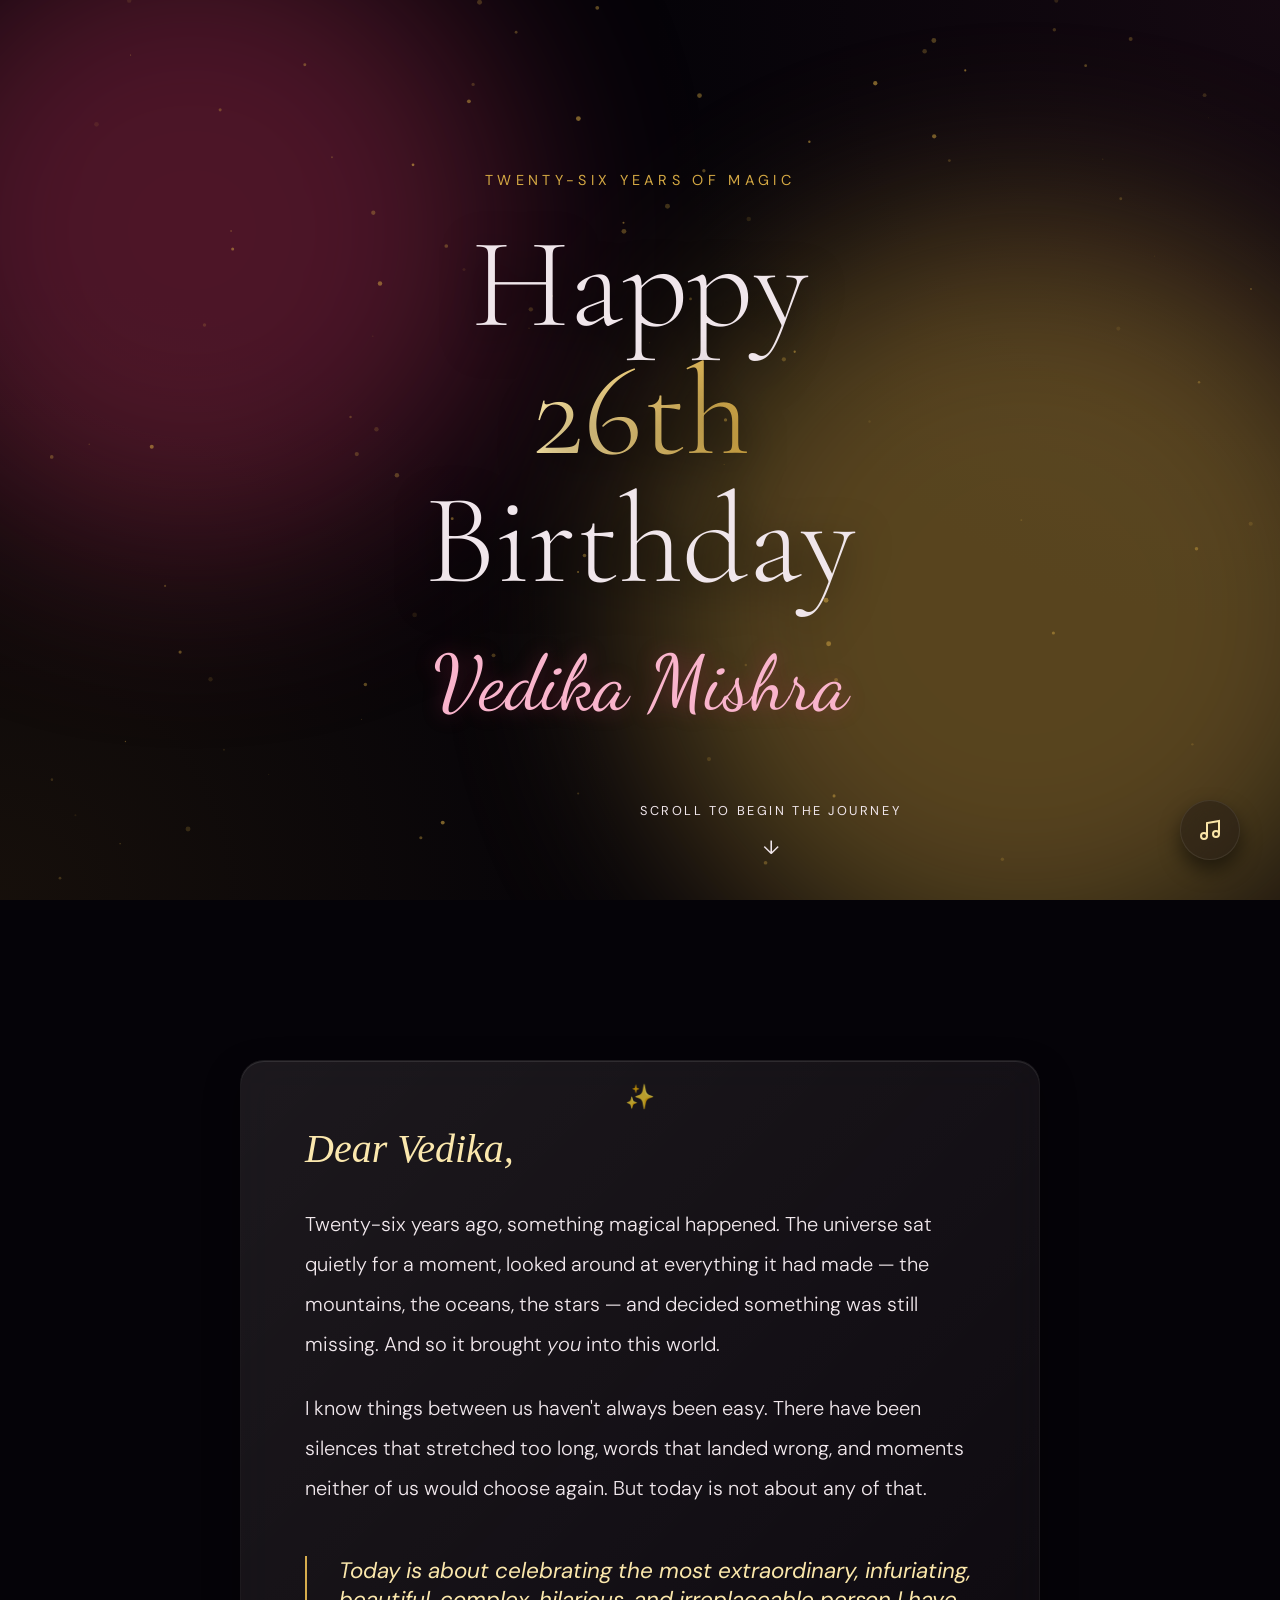
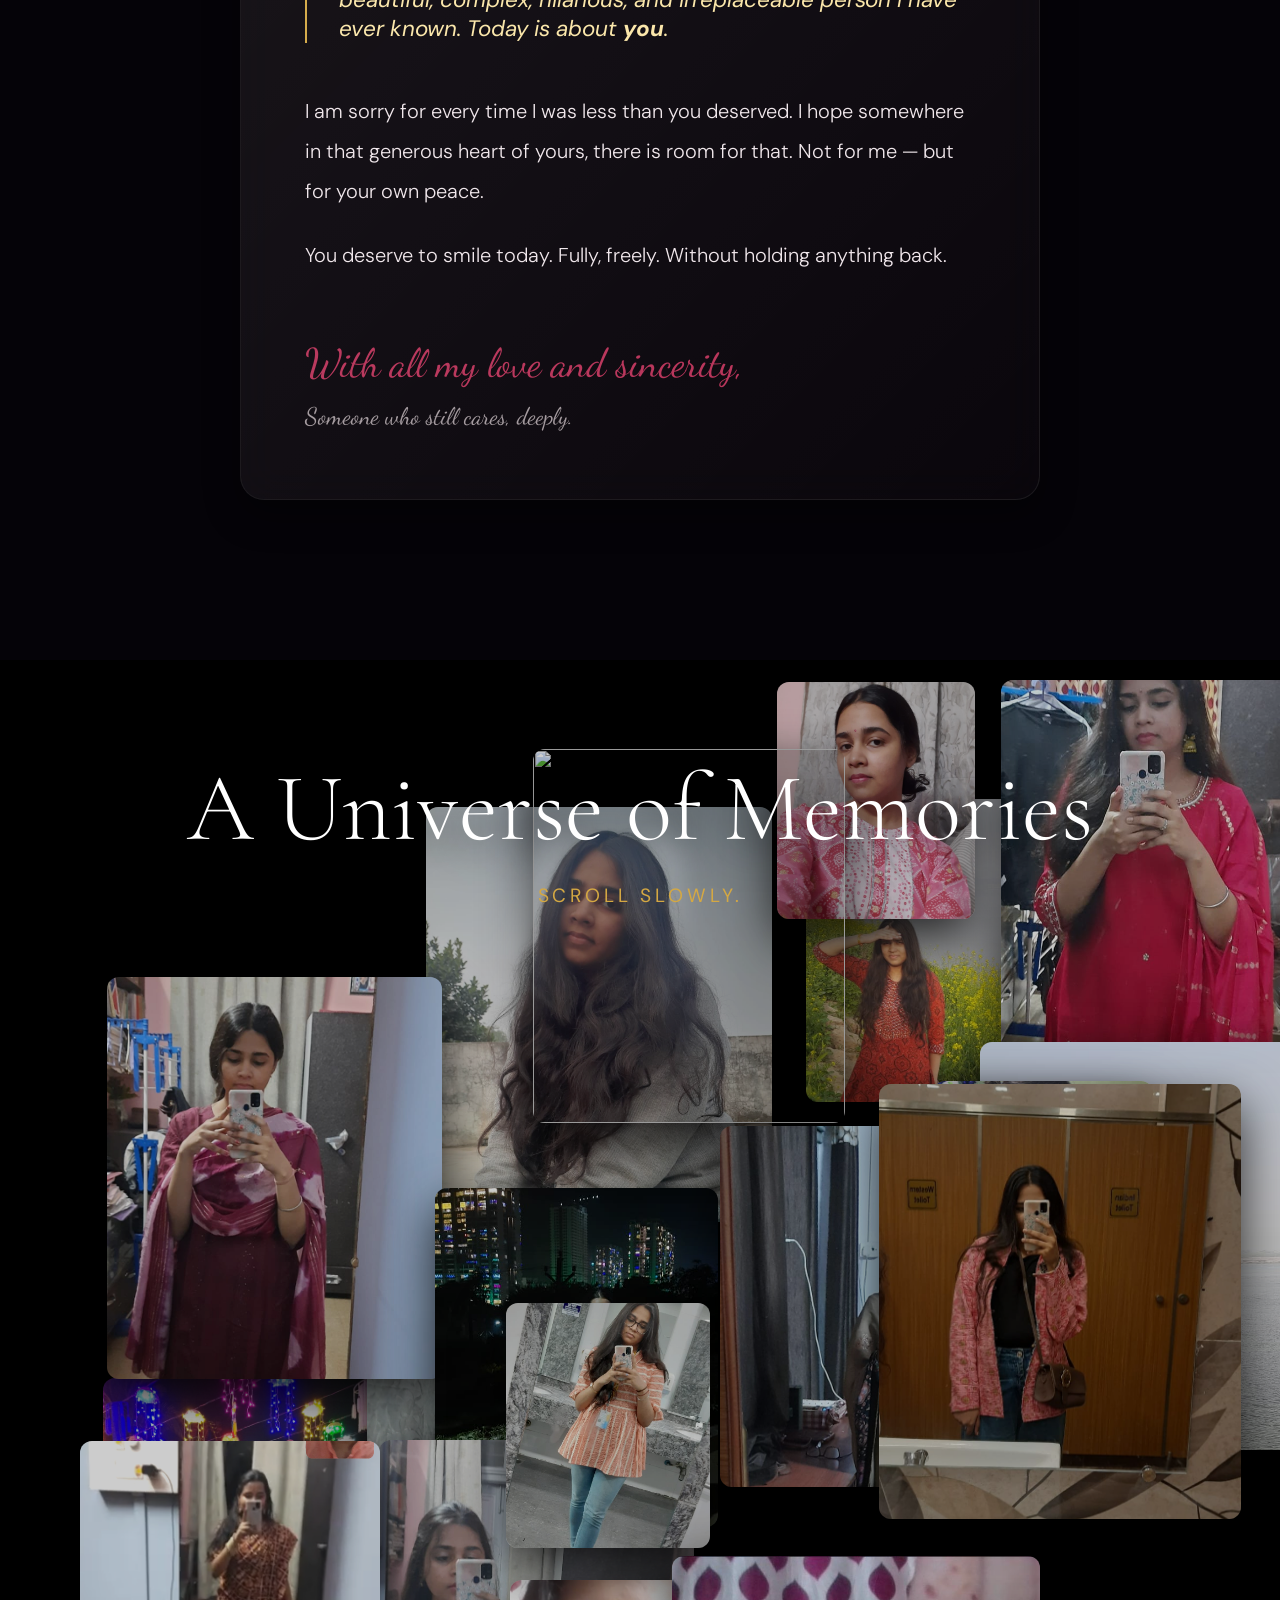
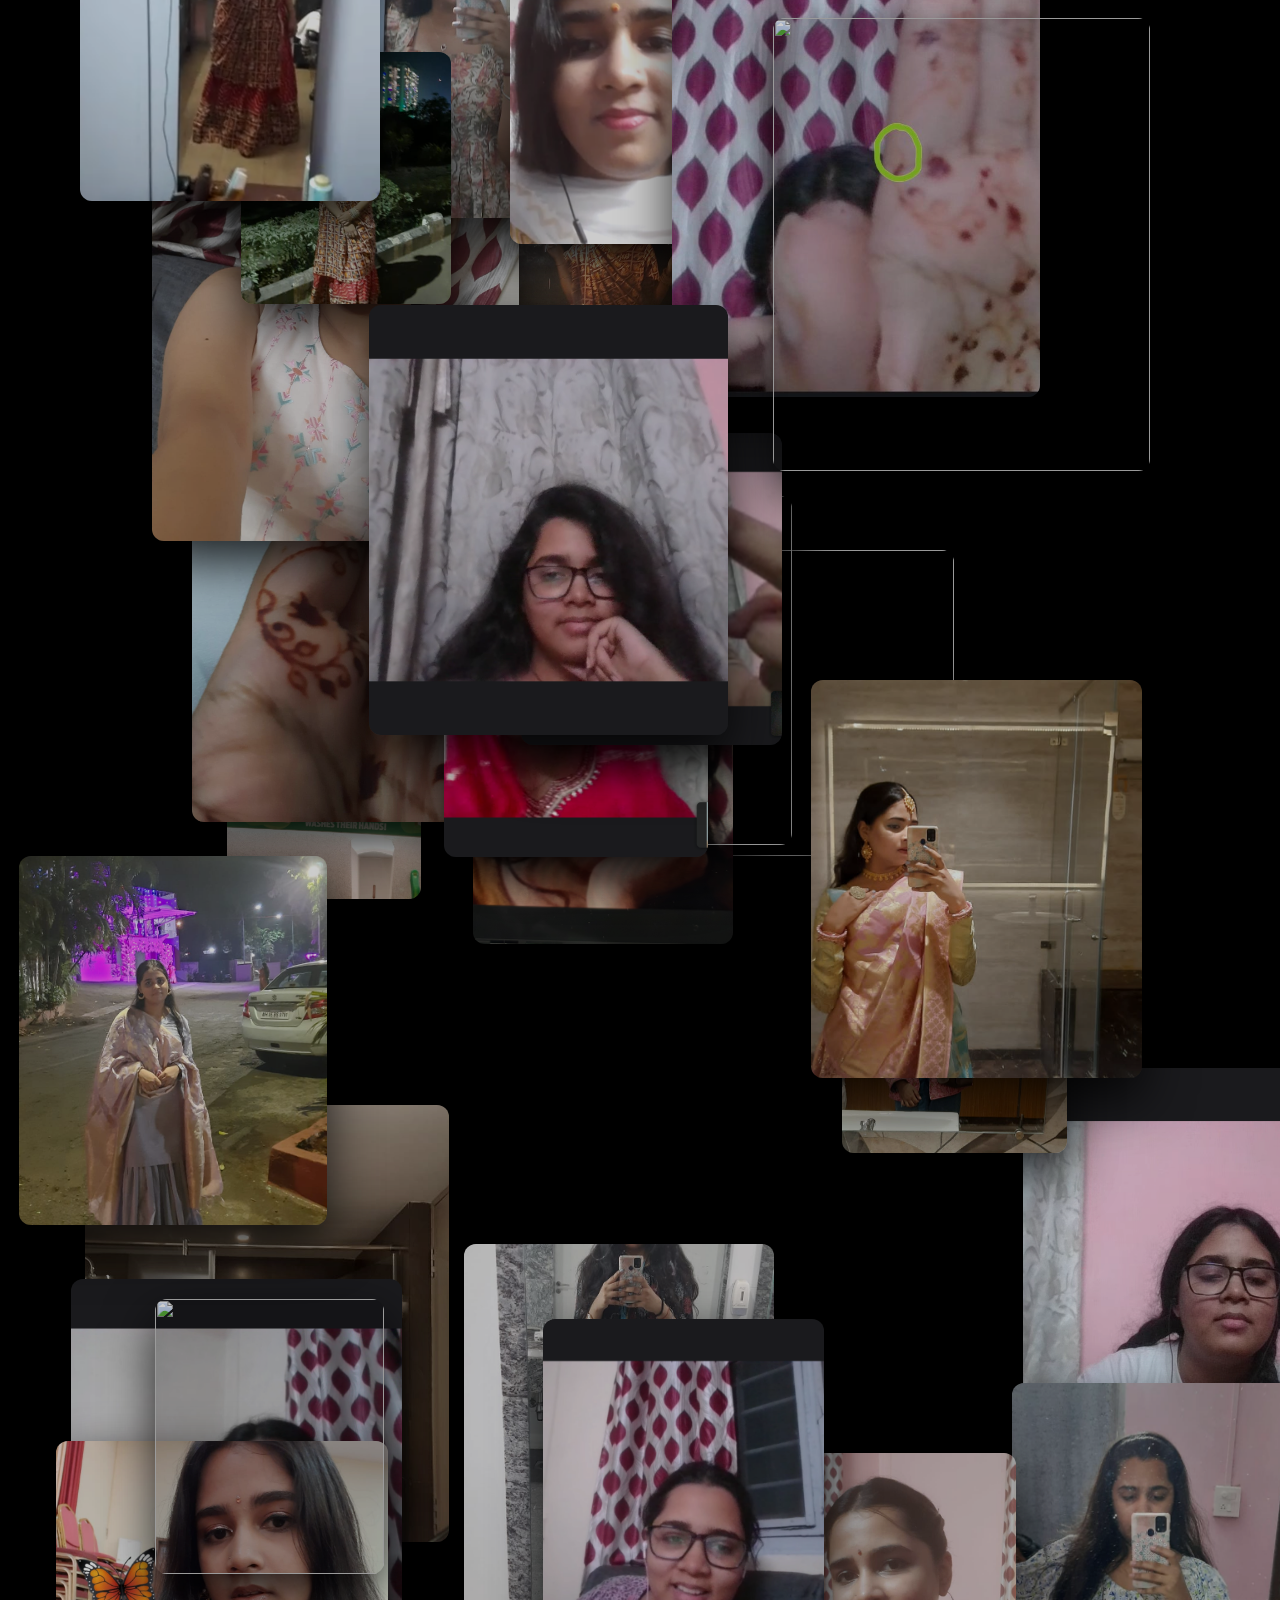
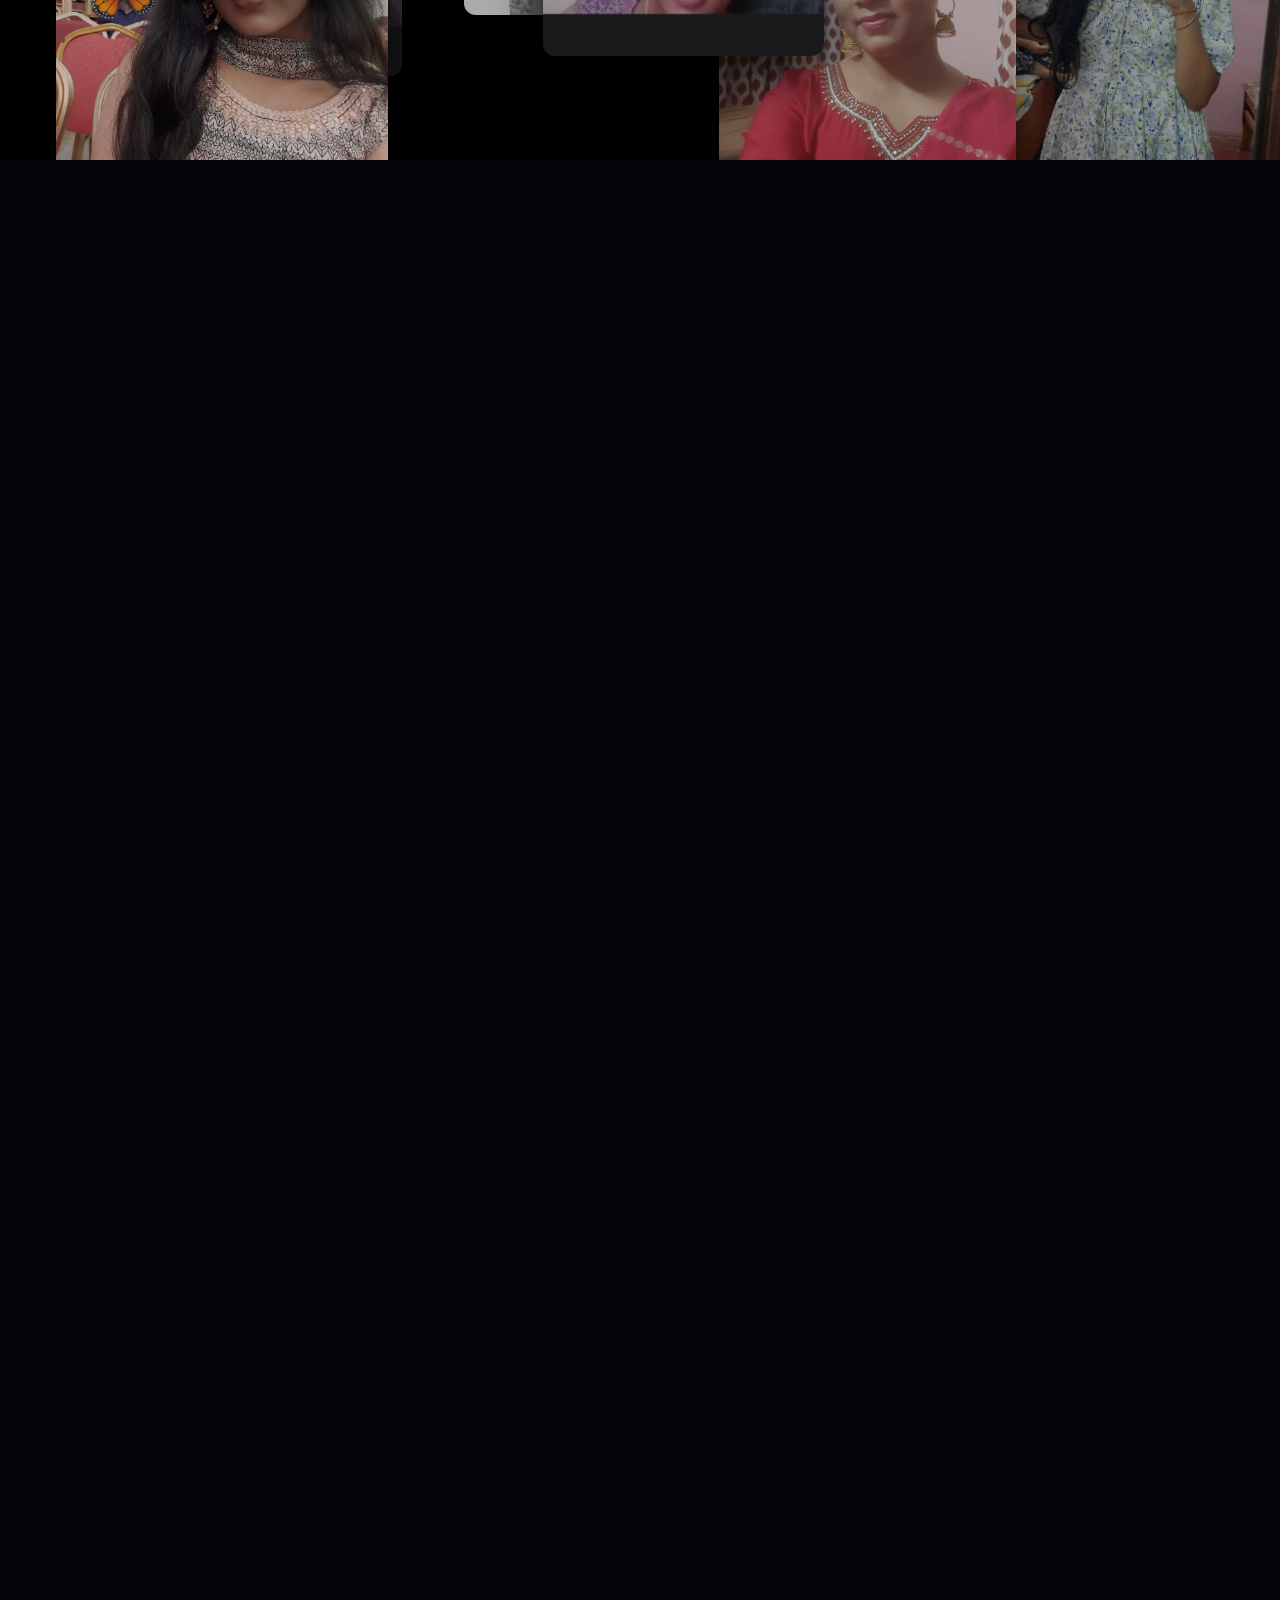
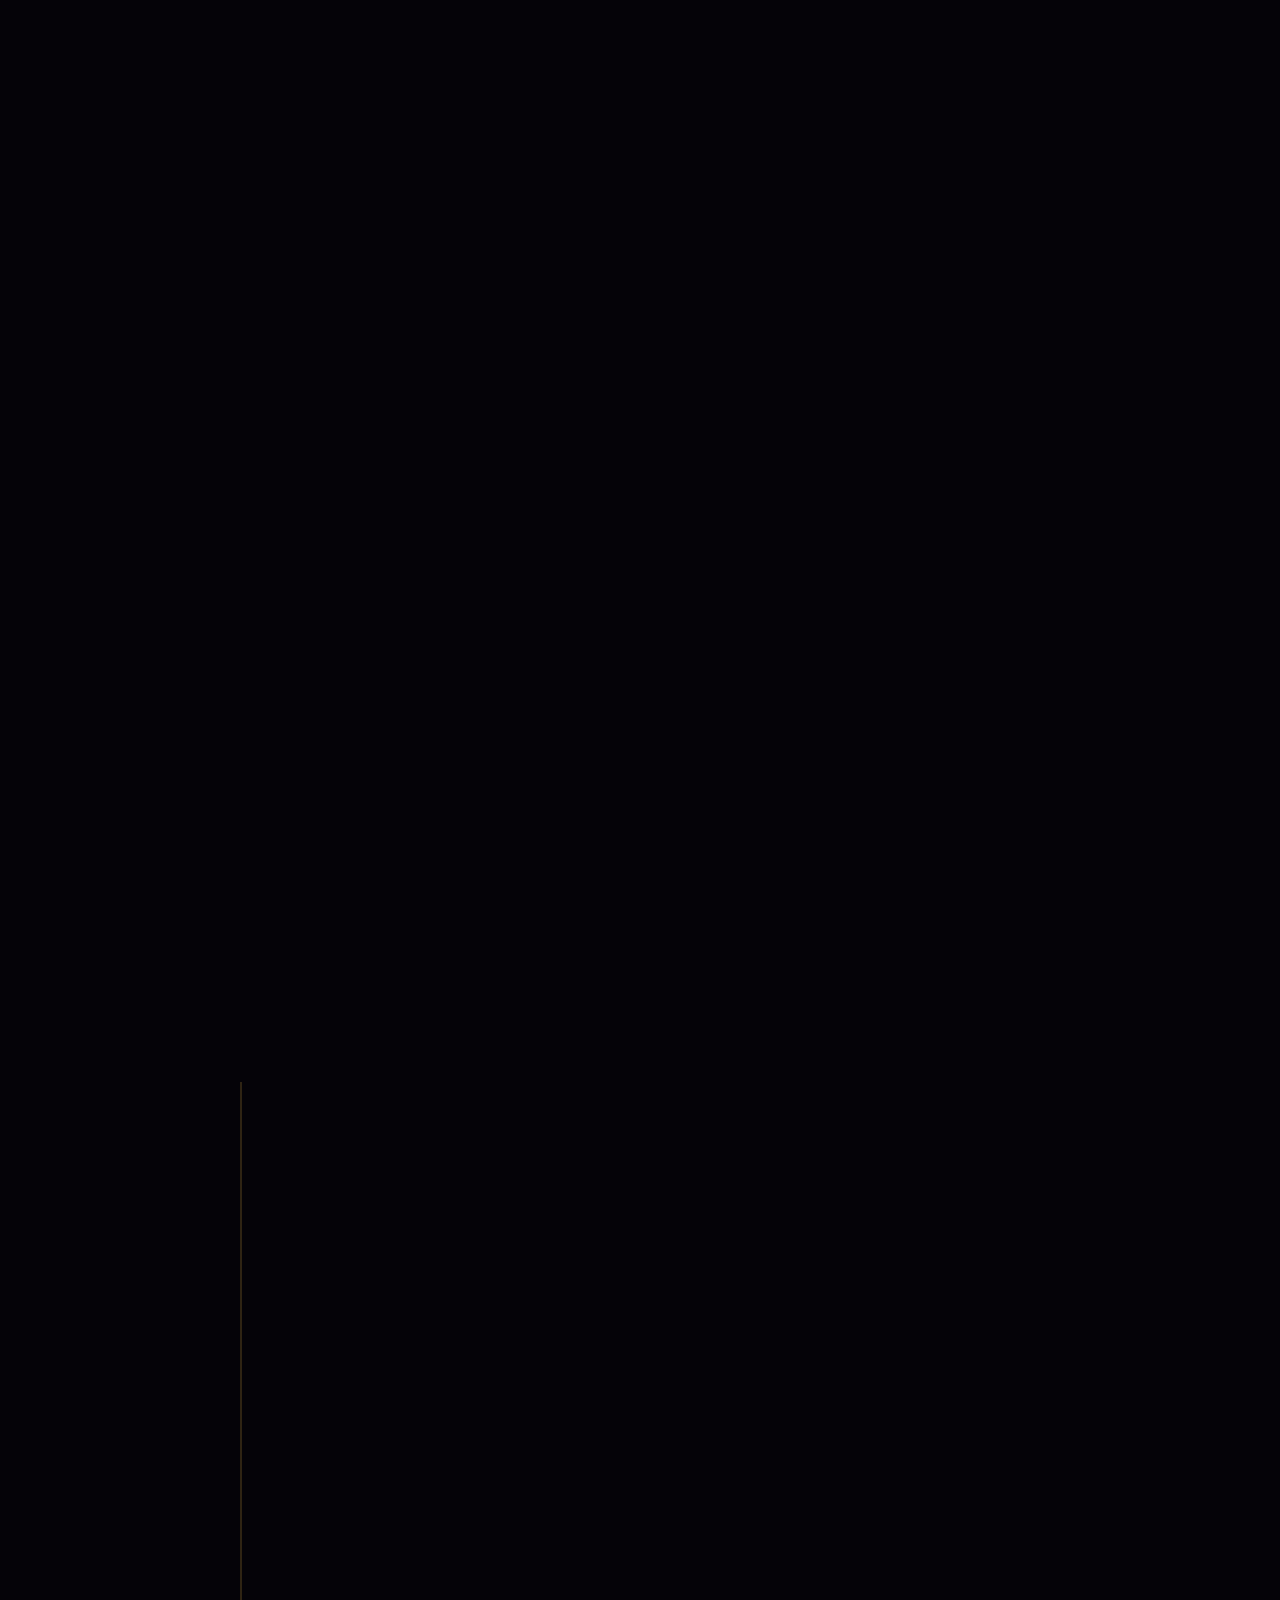
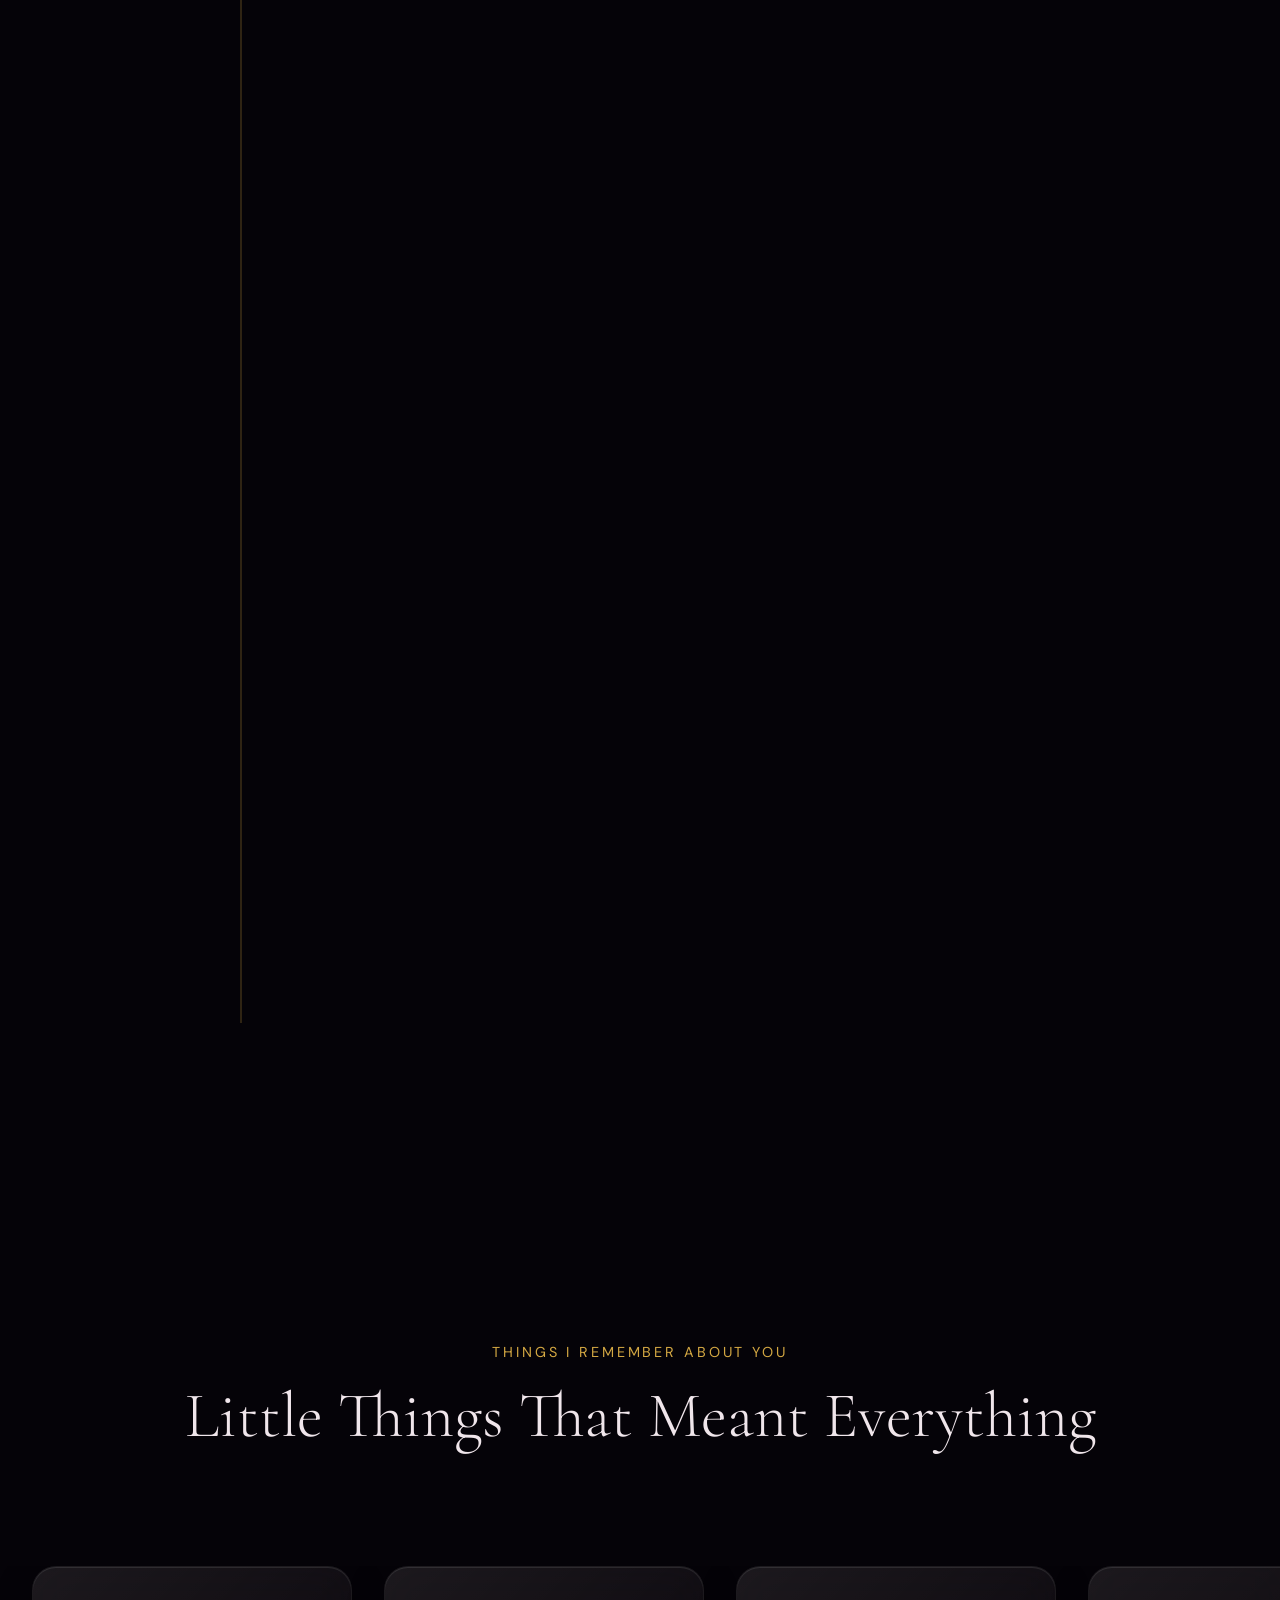
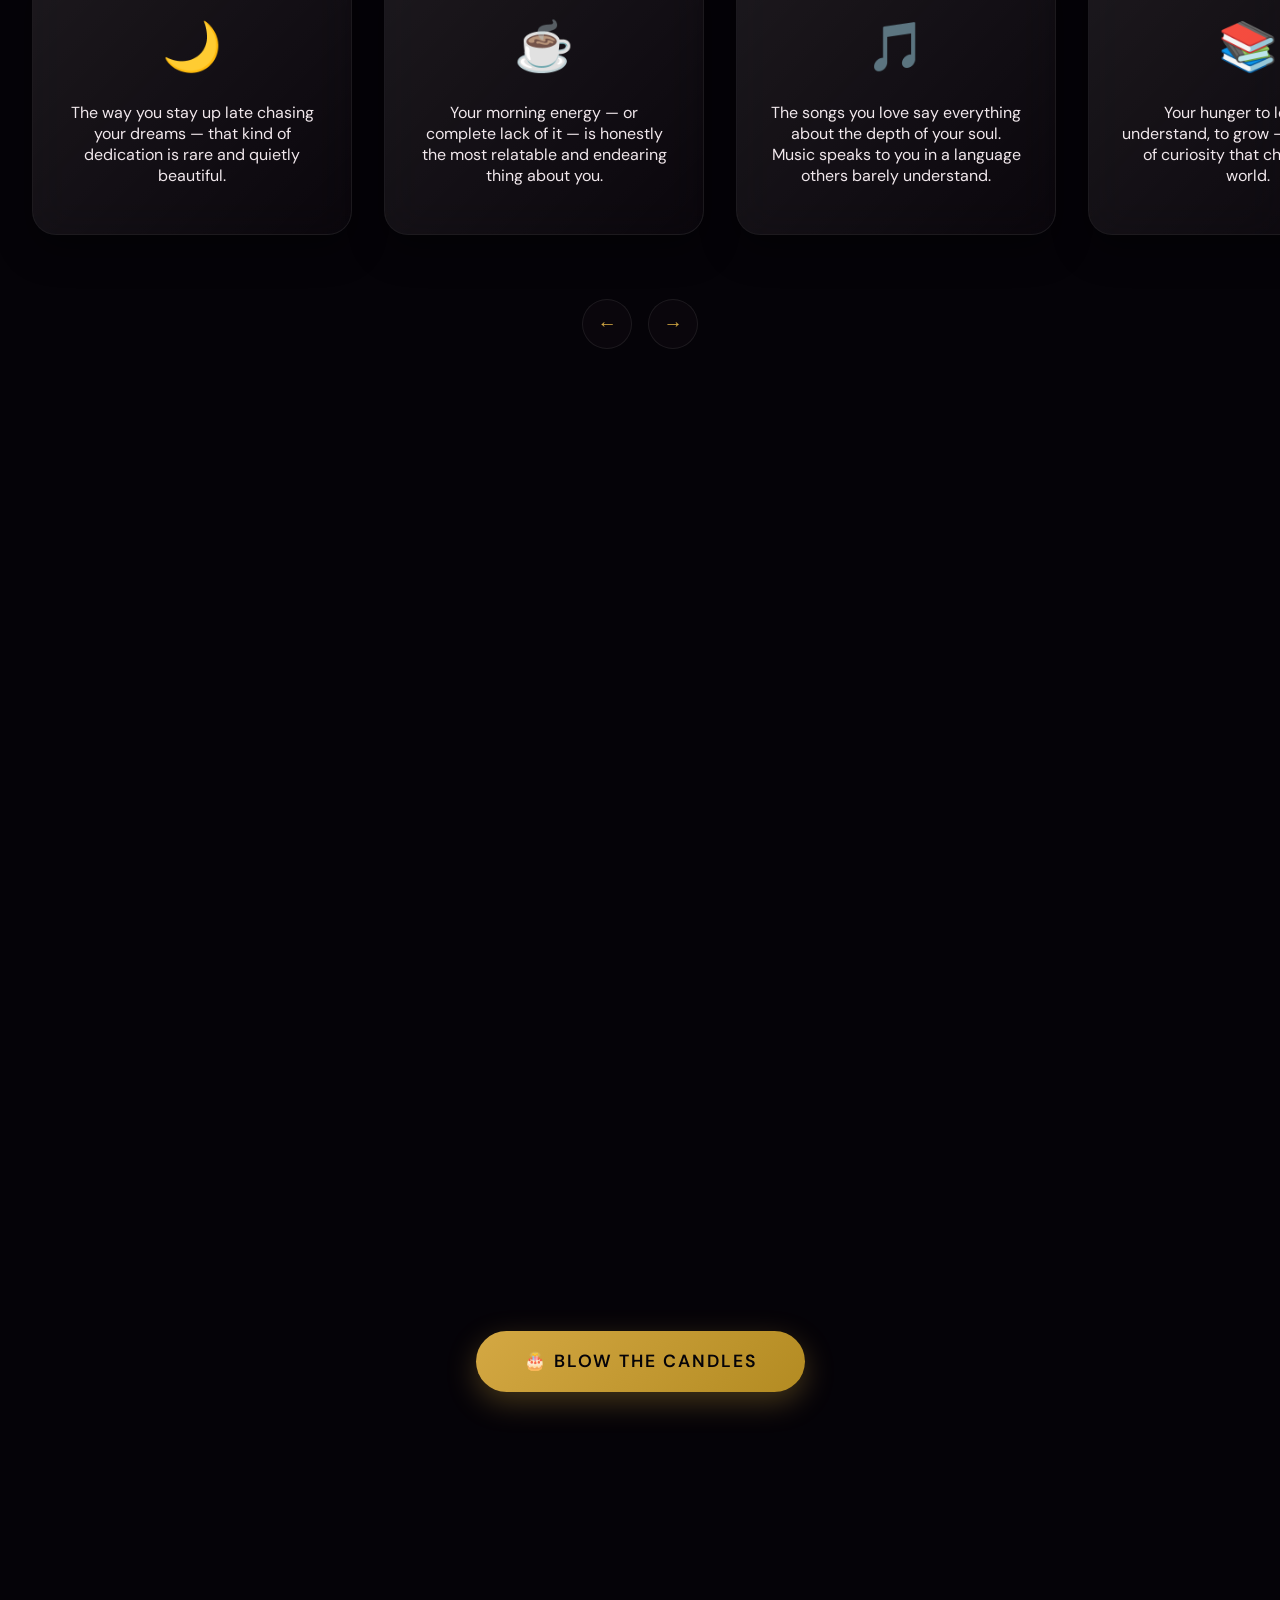
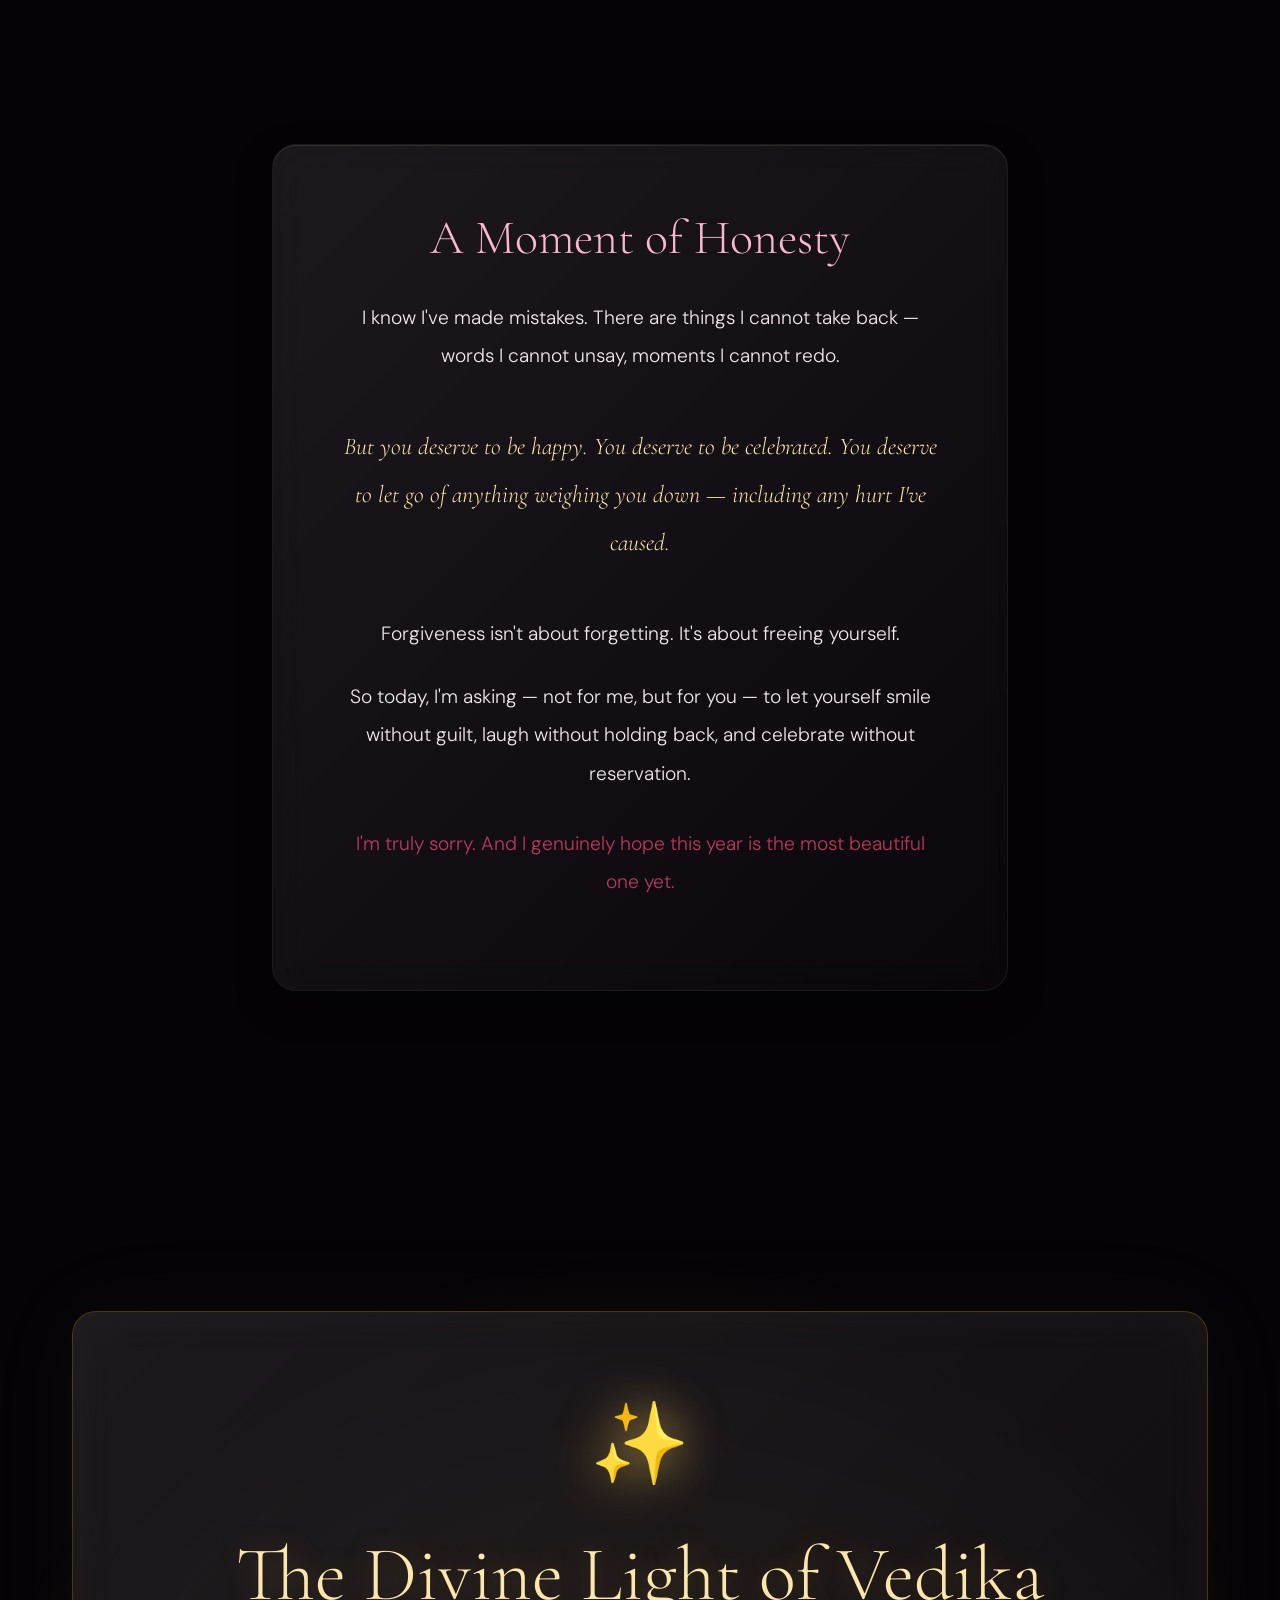
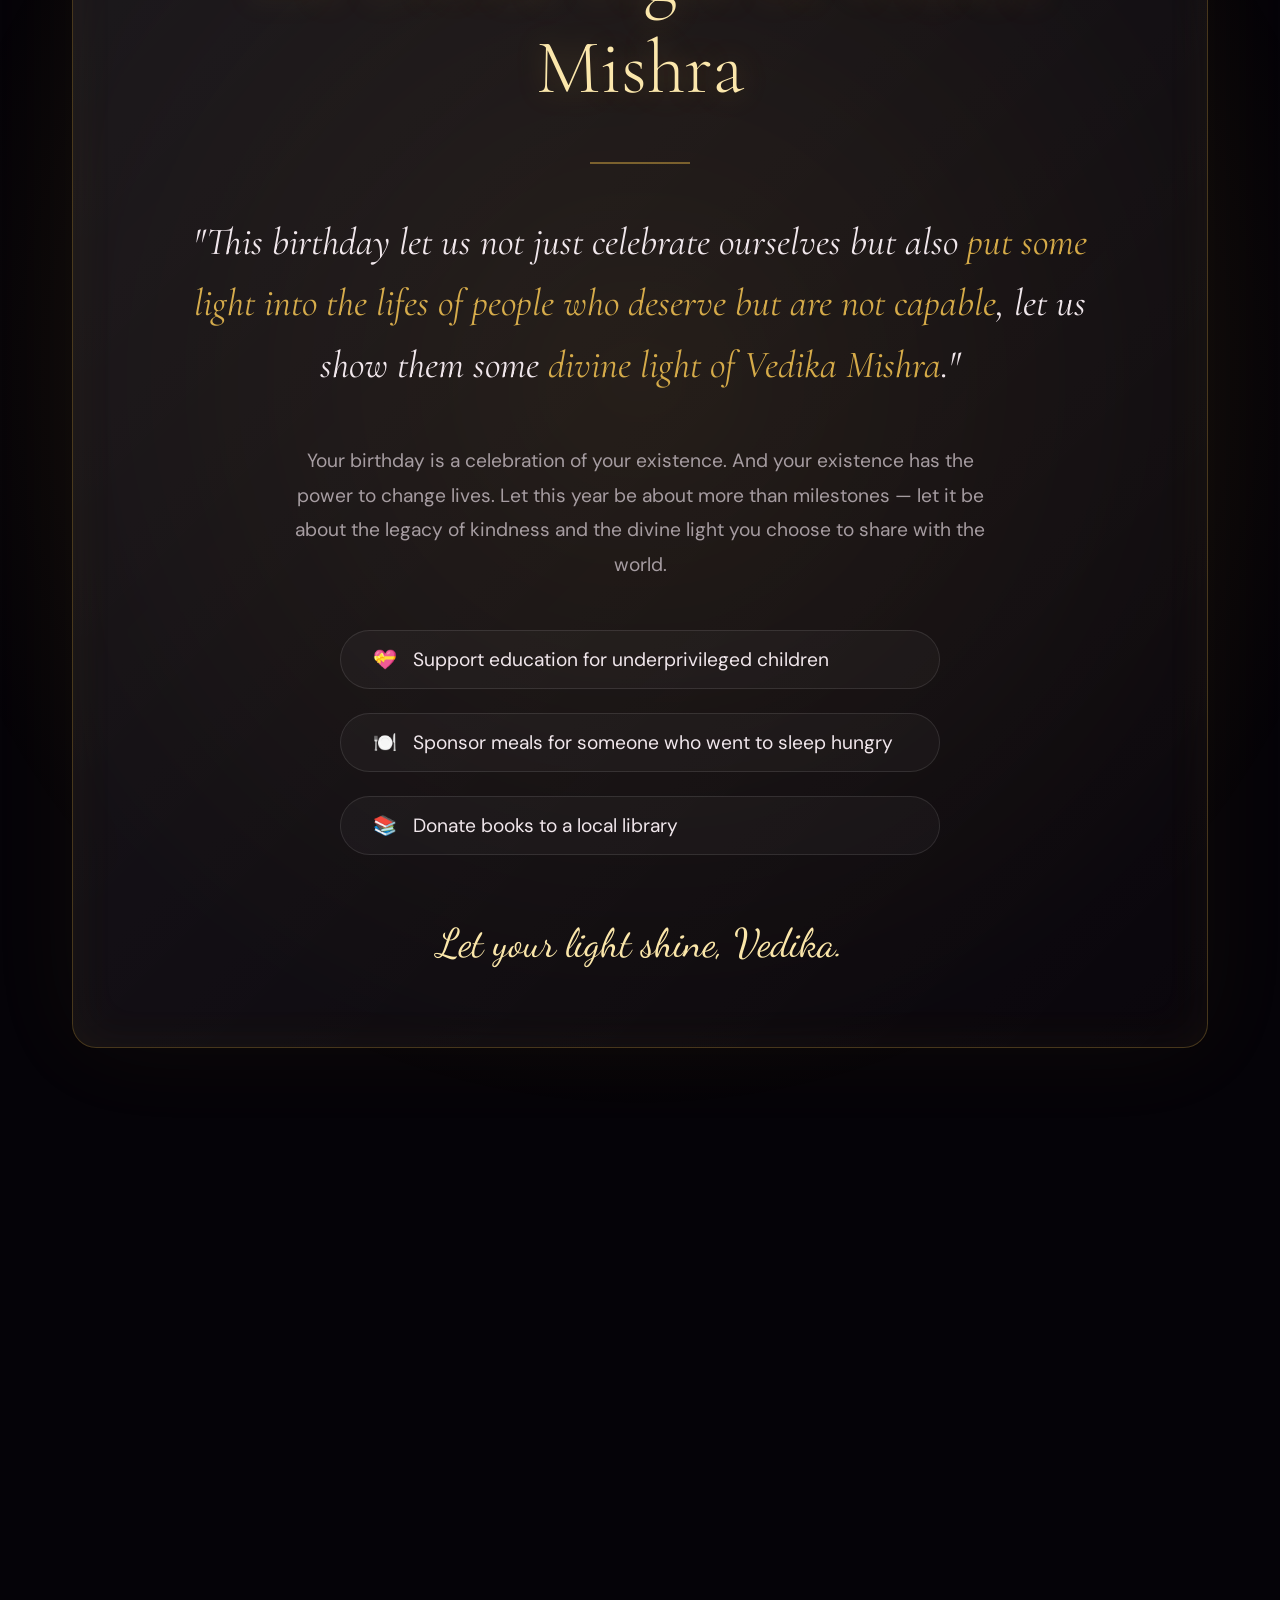
==== commit 7232e86e: "fiinal update" ====
--- a/index.html
+++ b/index.html
@@ -177,7 +177,7 @@
       <div class="timeline">
         <div class="tl-item reveal-up" style="--d:0.0s">
           <div class="tl-body glass-card">
-            <span class="tl-year">April 28, 2000</span>
+            <span class="tl-year">April 29, 2000</span>
             <h3 class="serif-text">The Day Everything Changed</h3>
             <p>The world got a little brighter. You arrived, and nothing was ever quite the same again.</p>
           </div>
